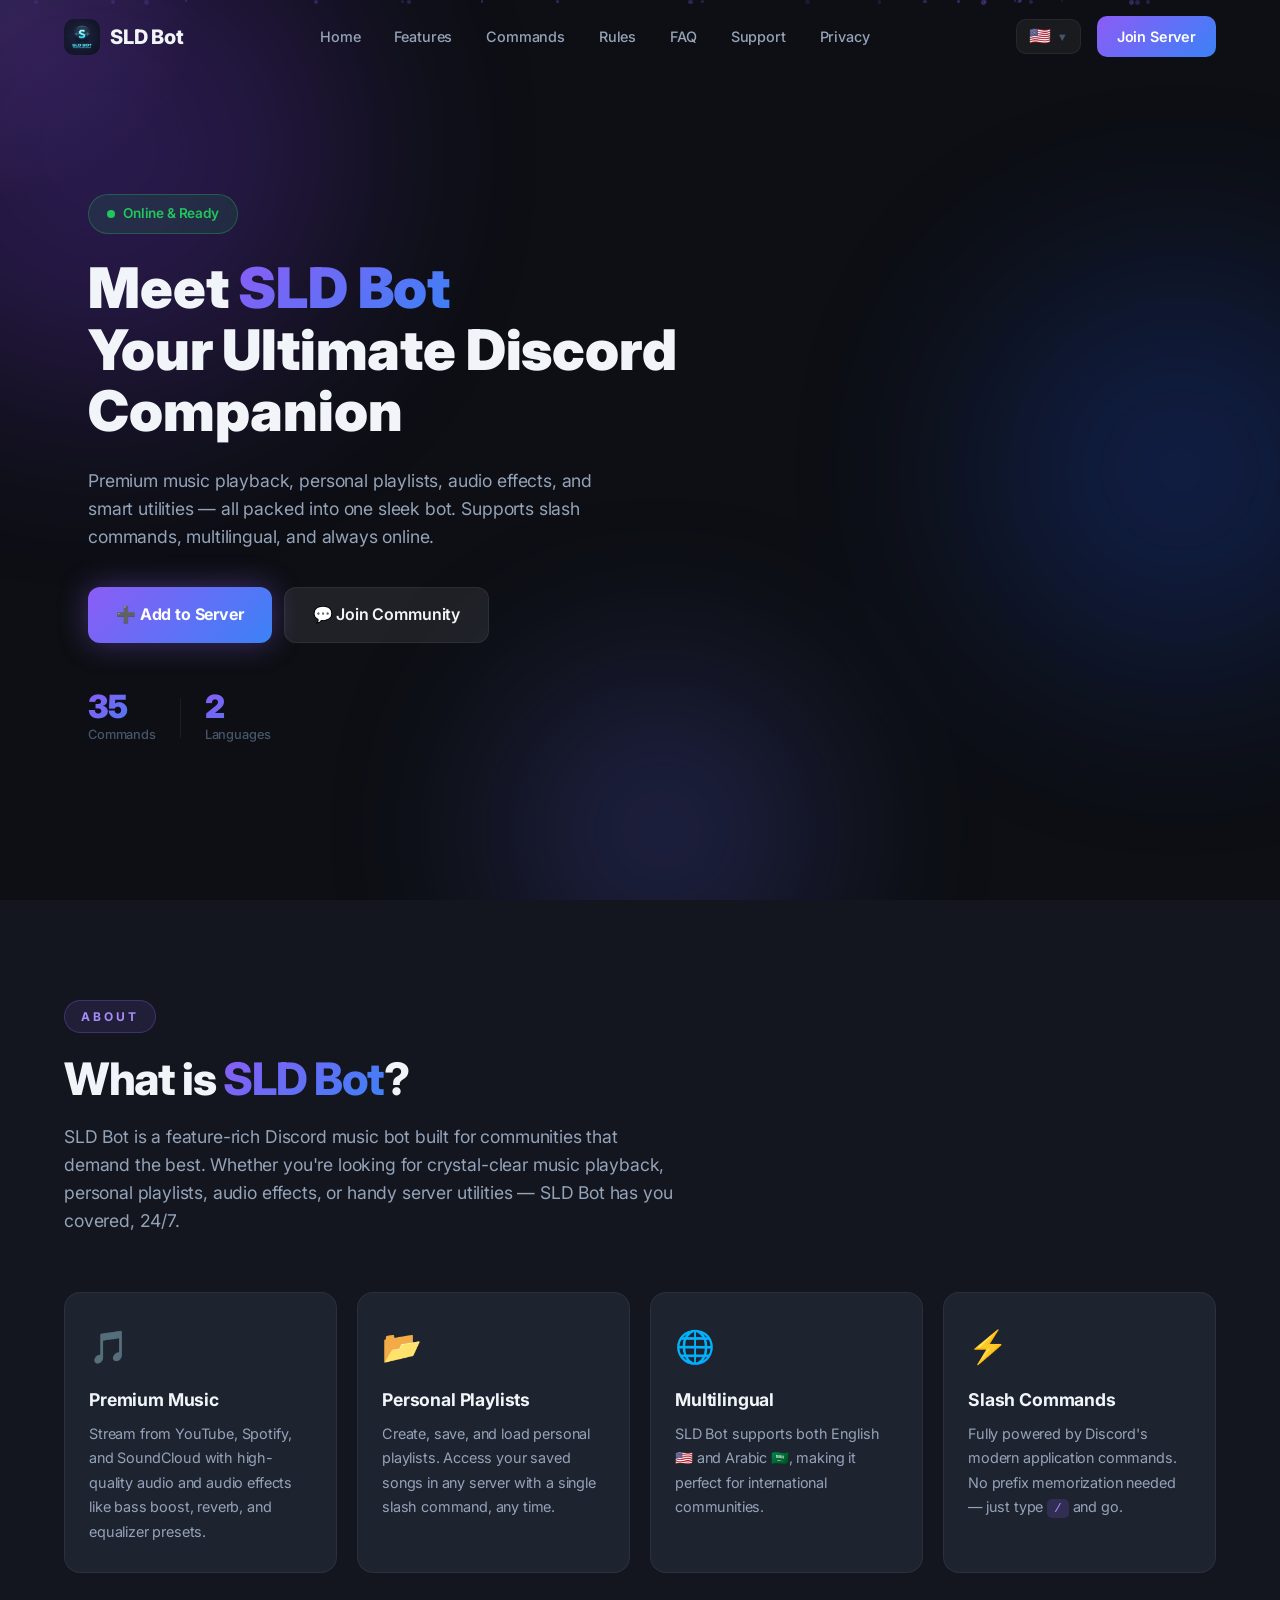
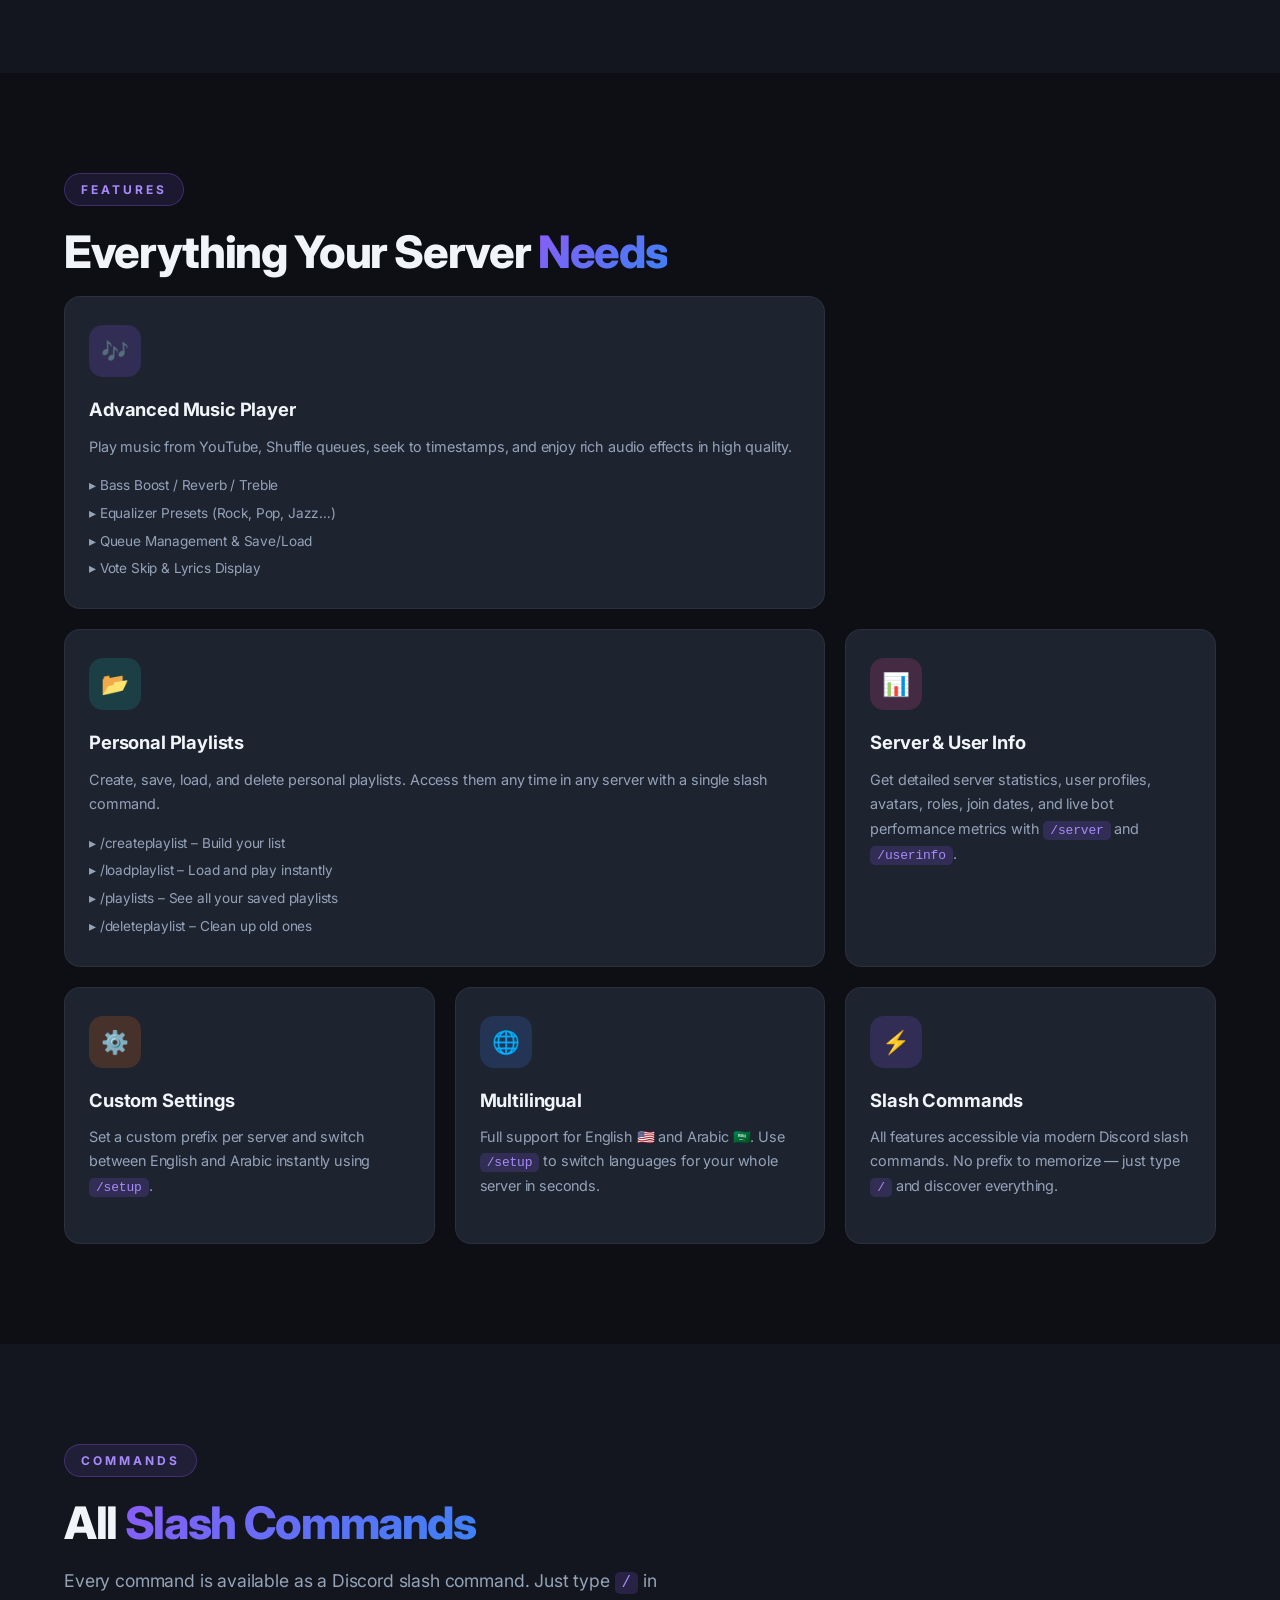
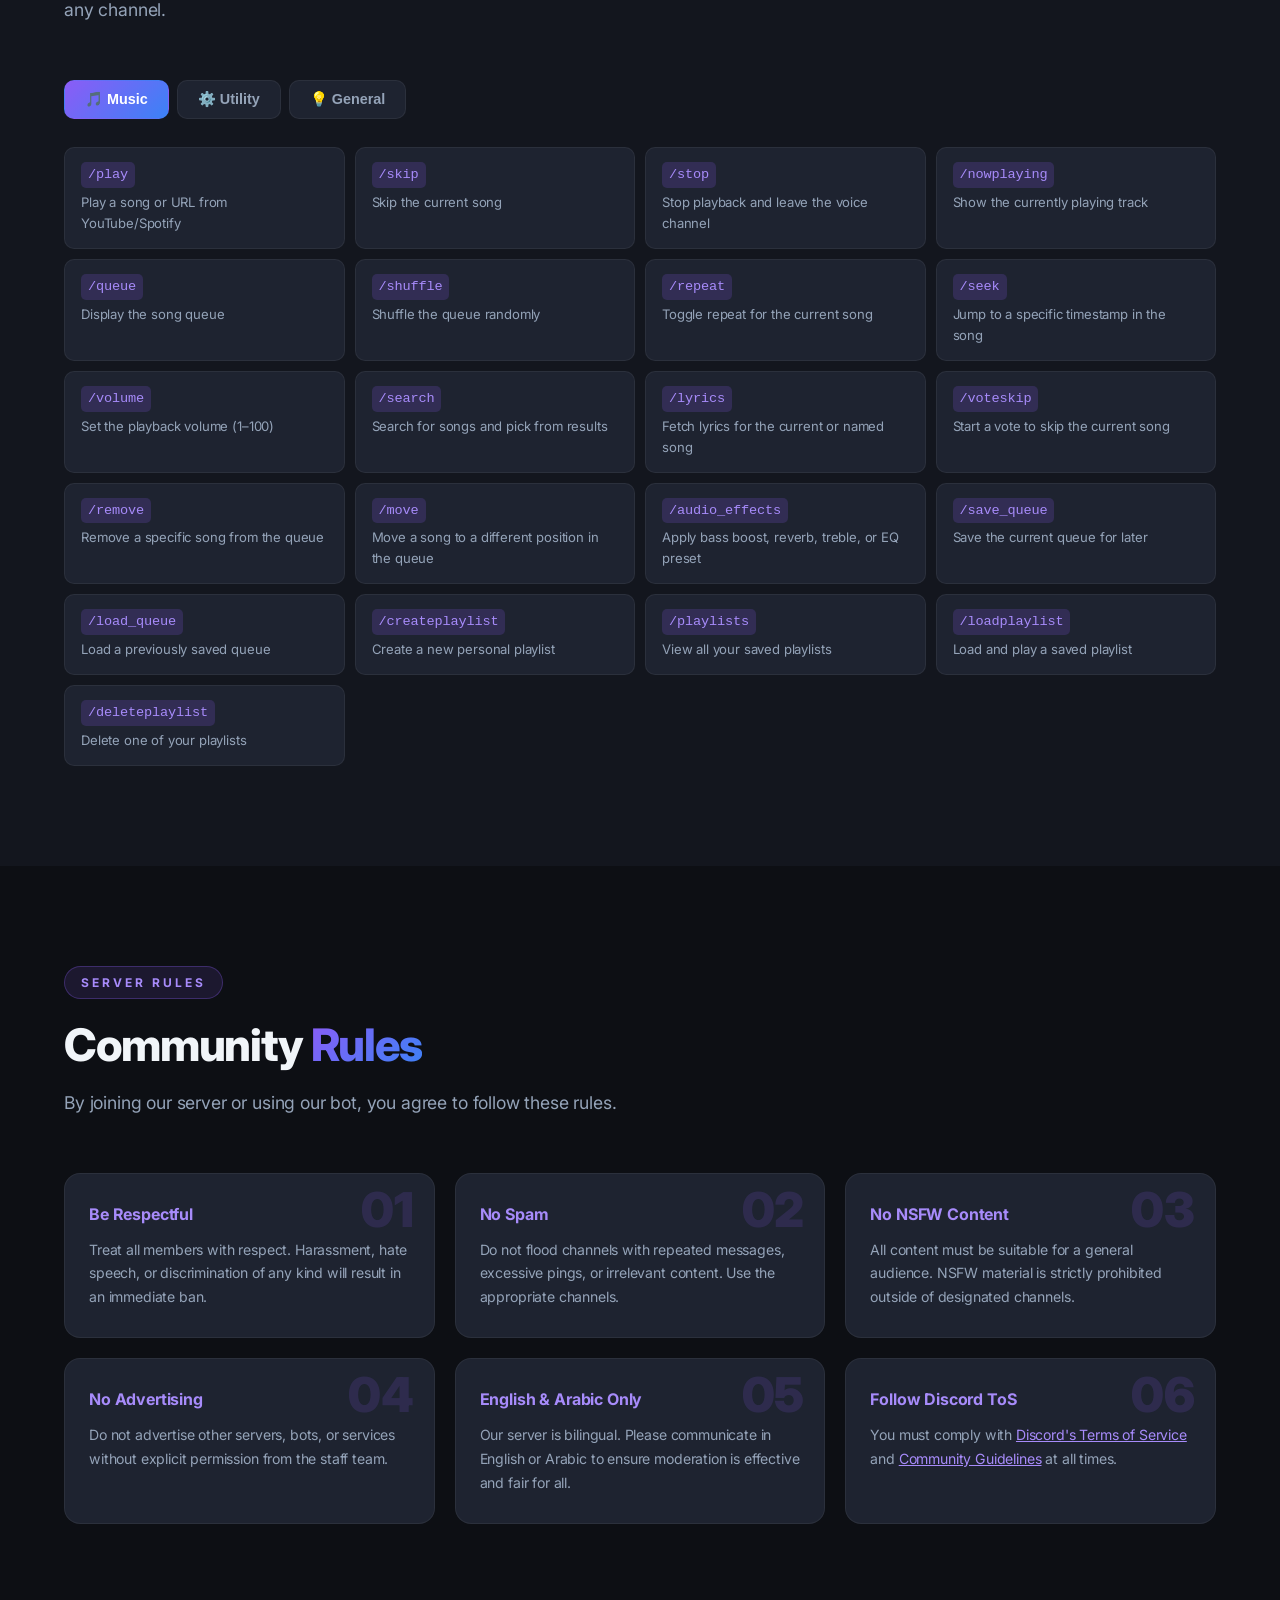
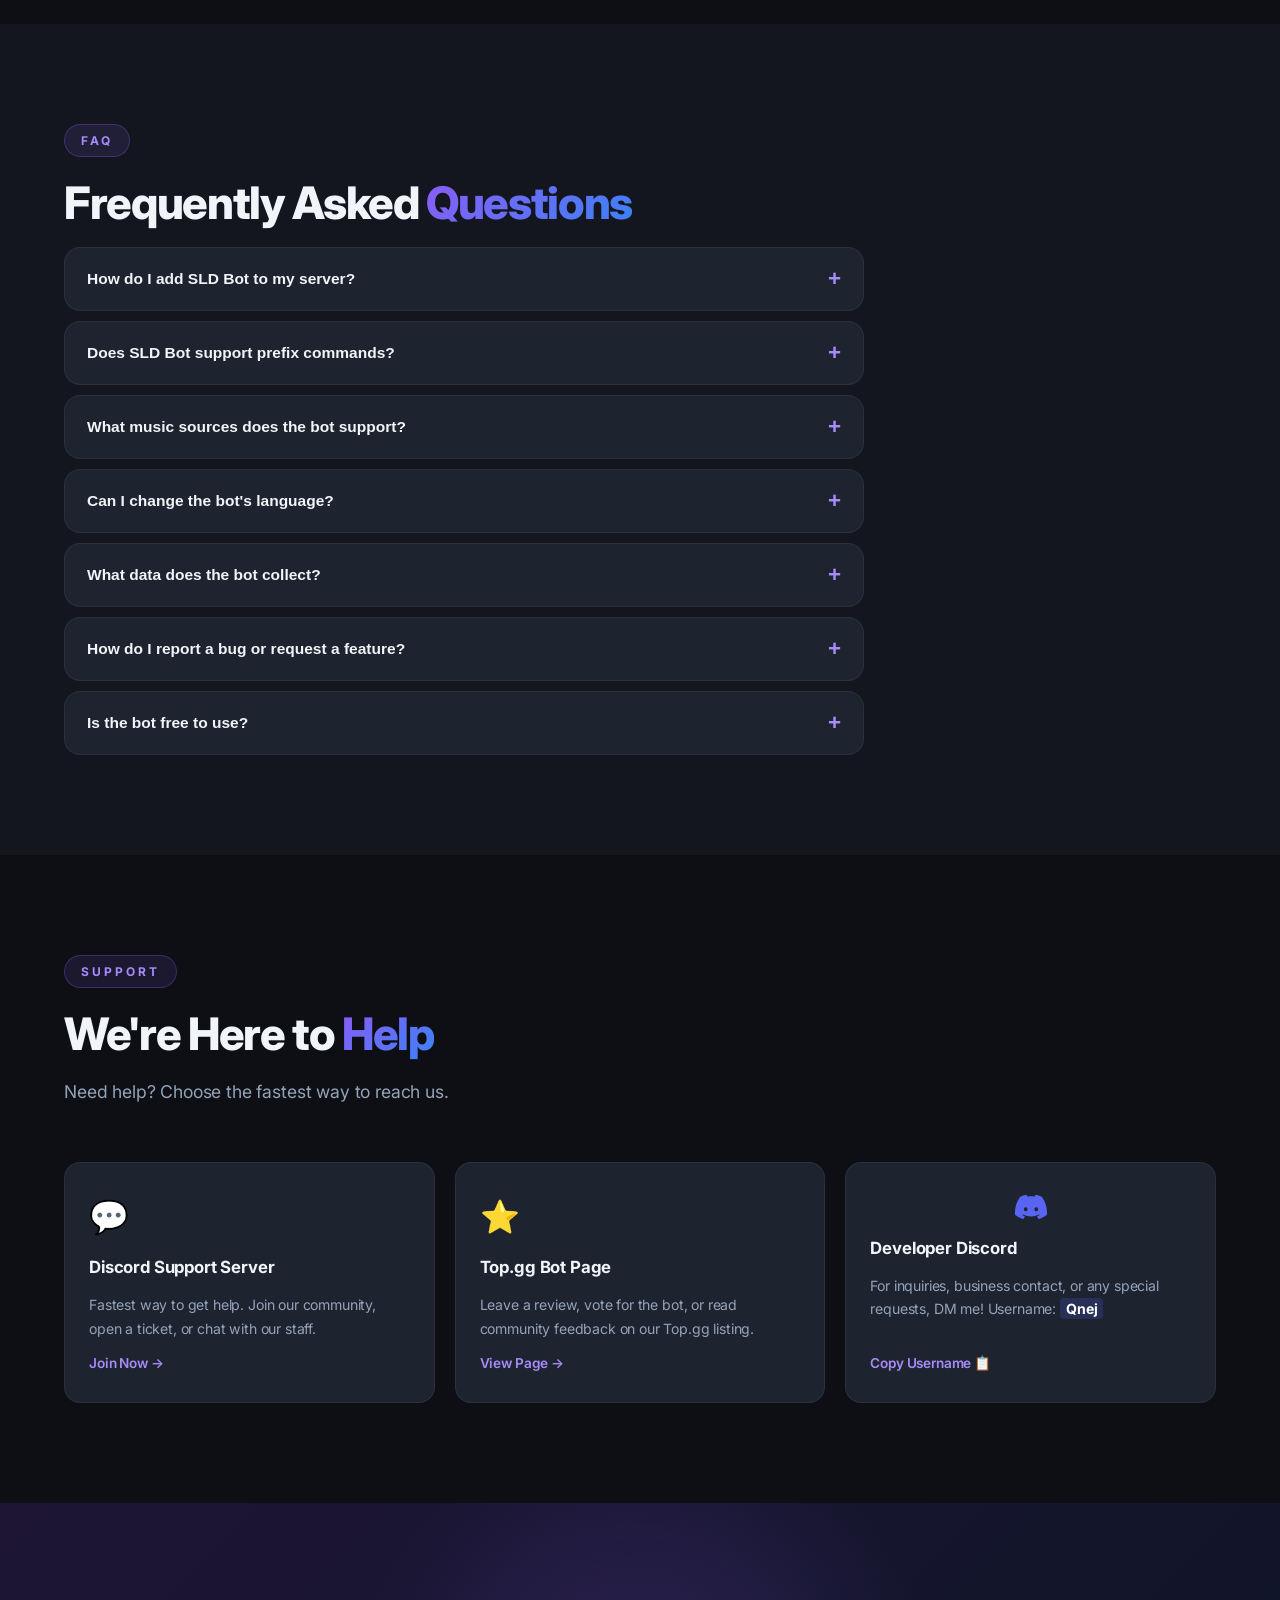
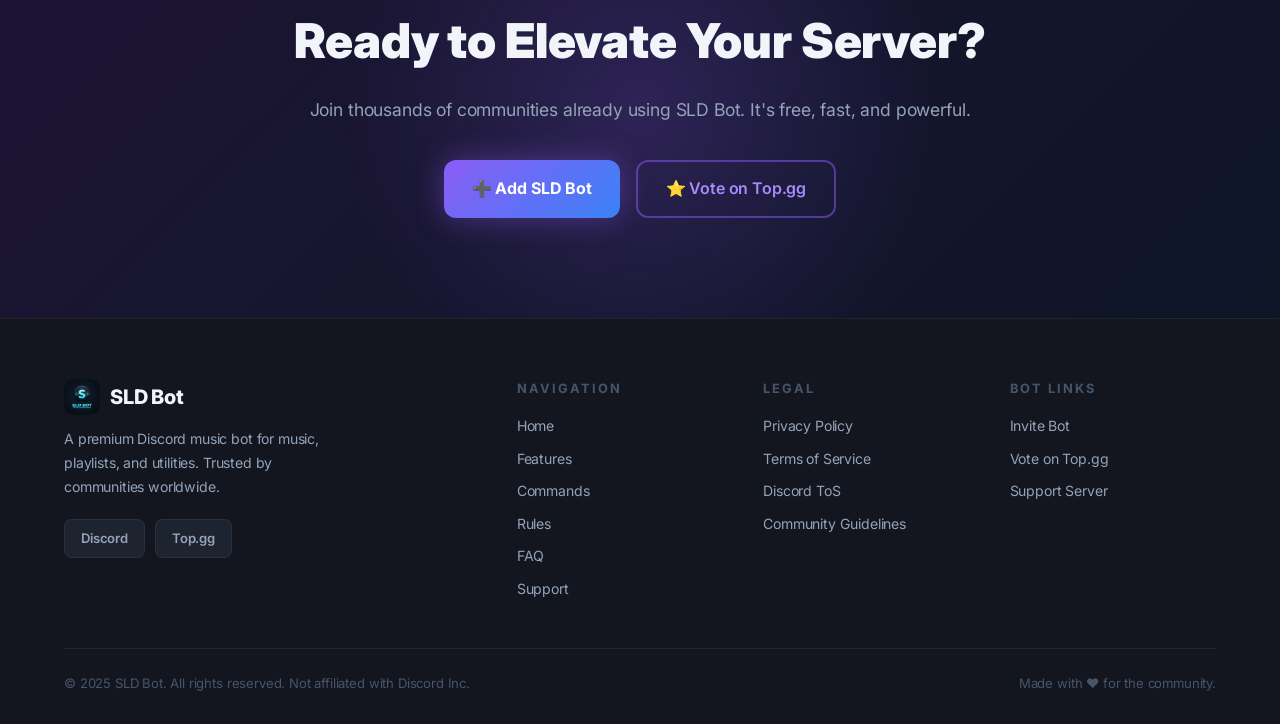
==== index.html @ c3ca0b65 "update website" ====
<!DOCTYPE html>
<html lang="en">

<head>
  <meta charset="UTF-8" />
  <meta name="viewport" content="width=device-width, initial-scale=1.0" />
  <title>SLD Bot – Premium Discord Bot</title>
  <meta name="description"
    content="SLD Bot is a premium Discord bot featuring music, moderation, and utility commands. Add it to your server today!" />
  <meta property="og:title" content="SLD Bot – Premium Discord Bot" />
  <meta property="og:description"
    content="Music, Moderation & Utility — all in one bot. Supports slash commands and fully multilingual." />
  <meta property="og:type" content="website" />
  <link rel="preconnect" href="https://fonts.googleapis.com" />
  <link href="https://fonts.googleapis.com/css2?family=Inter:wght@300;400;500;600;700;800;900&display=swap"
    rel="stylesheet" />
  <link rel="stylesheet" href="style.css" />
</head>

<body>

  <!-- ===== NAVBAR ===== -->
  <nav id="navbar" class="navbar">
    <div class="nav-container">
      <a href="#home" class="nav-brand">
        <img src="logo.png" alt="SLD Bot" class="brand-logo" />
        <span>SLD Bot</span>
      </a>
      <div class="nav-links" id="navLinks">
        <a href="#home" class="nav-link">Home</a>
        <a href="#features" class="nav-link">Features</a>
        <a href="#commands" class="nav-link">Commands</a>
        <a href="#rules" class="nav-link">Rules</a>
        <a href="#faq" class="nav-link">FAQ</a>
        <a href="#support" class="nav-link">Support</a>
        <a href="privacy.html" class="nav-link">Privacy</a>
      </div>
      <div class="nav-actions">
        <div class="lang-selector">
          <button class="lang-btn" id="langBtn">
            <span class="lang-flag">🇺🇸</span>
            <span class="lang-chevron">▼</span>
          </button>
          <div class="lang-dropdown" id="langDropdown">
            <a href="#" class="lang-item active" data-lang="en">
              <span class="lang-flag">🇺🇸</span> English
            </a>
            <a href="#" class="lang-item" data-lang="ar">
              <span class="lang-flag">🇸🇦</span> العربية
            </a>
          </div>
        </div>
        <a href="https://discord.gg/Rj6qdkGcDH" class="btn-nav" id="nav-join-btn" target="_blank" rel="noopener">
          Join Server
        </a>
      </div>
      <button class="hamburger" id="hamburger" aria-label="Toggle menu">
        <span></span><span></span><span></span>
      </button>
    </div>
  </nav>

  <!-- ===== HERO ===== -->
  <section id="home" class="hero">
    <div class="hero-bg">
      <div class="orb orb-1"></div>
      <div class="orb orb-2"></div>
      <div class="orb orb-3"></div>
      <div class="particles" id="particles"></div>
    </div>
    <div class="hero-content">
      <div class="hero-badge animate-entrance">
        <span class="badge-dot"></span>
        Online &amp; Ready
      </div>
      <h1 class="hero-title animate-entrance delay-1">
        Meet <span class="gradient-text">SLD Bot</span><br />
        Your Ultimate Discord Companion
      </h1>
      <p class="hero-desc animate-entrance delay-2">
        Premium music playback, personal playlists, audio effects, and smart utilities — all packed into one sleek bot.
        Supports slash commands, multilingual, and always online.
      </p>
      <div class="hero-actions animate-entrance delay-3">
        <a href="https://discord.com/oauth2/authorize?client_id=1289557315741159544&scope=bot+applications.commands&permissions=37080128"
          class="btn-primary" id="hero-invite-btn" target="_blank" rel="noopener">
          ➕ Add to Server
        </a>
        <a href="https://discord.gg/Rj6qdkGcDH" class="btn-secondary" id="hero-server-btn" target="_blank"
          rel="noopener">
          💬 Join Community
        </a>
      </div>
      <div class="hero-stats animate-entrance delay-4">
        <div class="stat-item">
          <span class="stat-num" data-target="35">0</span>
          <p>Commands</p>
        </div>
        <div class="stat-divider"></div>
        <div class="stat-item">
          <span class="stat-num" data-target="2">0</span>
          <p>Languages</p>
        </div>

      </div>
    </div>
  </section>


  <!-- ===== ABOUT ===== -->
  <section id="about" class="section about-section">
    <div class="container">
      <div class="section-label">About</div>
      <h2 class="section-title">What is <span class="gradient-text">SLD Bot</span>?</h2>
      <p class="section-desc">
        SLD Bot is a feature-rich Discord music bot built for communities that demand the best.
        Whether you're looking for crystal-clear music playback, personal playlists, audio effects, or handy
        server utilities — SLD Bot has you covered, 24/7.
      </p>
      <div class="about-grid">
        <div class="about-card">
          <div class="about-icon">🎵</div>
          <h3>Premium Music</h3>
          <p>Stream from YouTube, Spotify, and SoundCloud with high-quality audio and audio effects like bass boost,
            reverb, and equalizer presets.</p>
        </div>
        <div class="about-card">
          <div class="about-icon">📂</div>
          <h3>Personal Playlists</h3>
          <p>Create, save, and load personal playlists. Access your saved songs in any server with a single slash
            command, any time.</p>
        </div>
        <div class="about-card">
          <div class="about-icon">🌐</div>
          <h3>Multilingual</h3>
          <p>SLD Bot supports both English 🇺🇸 and Arabic 🇸🇦, making it perfect for international communities.</p>
        </div>
        <div class="about-card">
          <div class="about-icon">⚡</div>
          <h3>Slash Commands</h3>
          <p>Fully powered by Discord's modern application commands. No prefix memorization needed — just type
            <code>/</code> and go.
          </p>
        </div>
      </div>
    </div>
  </section>

  <!-- ===== FEATURES ===== -->
  <section id="features" class="section features-section">
    <div class="container">
      <div class="section-label">Features</div>
      <h2 class="section-title">Everything Your Server <span class="gradient-text">Needs</span></h2>
      <div class="features-grid">

        <div class="feature-card large">
          <div class="feature-icon-wrap purple">🎶</div>
          <h3>Advanced Music Player</h3>
          <p>Play music from YouTube, Shuffle queues, seek to timestamps, and enjoy rich audio effects in high quality.
          </p>
          <ul class="feature-list">
            <li>▸ Bass Boost / Reverb / Treble</li>
            <li>▸ Equalizer Presets (Rock, Pop, Jazz…)</li>
            <li>▸ Queue Management &amp; Save/Load</li>
            <li>▸ Vote Skip &amp; Lyrics Display</li>
          </ul>
        </div>

        <div class="feature-card large right">
          <div class="feature-icon-wrap teal">📂</div>
          <h3>Personal Playlists</h3>
          <p>Create, save, load, and delete personal playlists. Access them any time in any server with a single slash
            command.</p>
          <ul class="feature-list">
            <li>▸ /createplaylist – Build your list</li>
            <li>▸ /loadplaylist – Load and play instantly</li>
            <li>▸ /playlists – See all your saved playlists</li>
            <li>▸ /deleteplaylist – Clean up old ones</li>
          </ul>
        </div>

        <div class="feature-card">
          <div class="feature-icon-wrap pink">📊</div>
          <h3>Server &amp; User Info</h3>
          <p>Get detailed server statistics, user profiles, avatars, roles, join dates, and live bot performance metrics
            with <code>/server</code> and <code>/userinfo</code>.</p>
        </div>

        <div class="feature-card">
          <div class="feature-icon-wrap orange">⚙️</div>
          <h3>Custom Settings</h3>
          <p>Set a custom prefix per server and switch between English and Arabic instantly using <code>/setup</code>.
          </p>
        </div>

        <div class="feature-card">
          <div class="feature-icon-wrap blue">🌐</div>
          <h3>Multilingual</h3>
          <p>Full support for English 🇺🇸 and Arabic 🇸🇦. Use <code>/setup</code> to switch languages for your whole
            server in seconds.</p>
        </div>

        <div class="feature-card">
          <div class="feature-icon-wrap purple">⚡</div>
          <h3>Slash Commands</h3>
          <p>All features accessible via modern Discord slash commands. No prefix to memorize — just type <code>/</code>
            and discover everything.</p>
        </div>

      </div>
    </div>
  </section>

  <!-- ===== COMMANDS ===== -->
  <section id="commands" class="section commands-section">
    <div class="container">
      <div class="section-label">Commands</div>
      <h2 class="section-title">All <span class="gradient-text">Slash Commands</span></h2>
      <p class="section-desc">Every command is available as a Discord slash command. Just type <code>/</code> in any
        channel.</p>

      <div class="cmd-tabs" id="cmdTabs">
        <button class="cmd-tab active" data-tab="music" id="tab-music">🎵 Music</button>
        <button class="cmd-tab" data-tab="utility" id="tab-utility">⚙️ Utility</button>
        <button class="cmd-tab" data-tab="general" id="tab-general">💡 General</button>
      </div>

      <div class="cmd-panel active" id="panel-music">
        <div class="cmd-grid">
          <div class="cmd-item"><code>/play</code><span>Play a song or URL from YouTube/Spotify</span></div>
          <div class="cmd-item"><code>/skip</code><span>Skip the current song</span></div>
          <div class="cmd-item"><code>/stop</code><span>Stop playback and leave the voice channel</span></div>
          <div class="cmd-item"><code>/nowplaying</code><span>Show the currently playing track</span></div>
          <div class="cmd-item"><code>/queue</code><span>Display the song queue</span></div>
          <div class="cmd-item"><code>/shuffle</code><span>Shuffle the queue randomly</span></div>
          <div class="cmd-item"><code>/repeat</code><span>Toggle repeat for the current song</span></div>
          <div class="cmd-item"><code>/seek</code><span>Jump to a specific timestamp in the song</span></div>
          <div class="cmd-item"><code>/volume</code><span>Set the playback volume (1–100)</span></div>
          <div class="cmd-item"><code>/search</code><span>Search for songs and pick from results</span></div>
          <div class="cmd-item"><code>/lyrics</code><span>Fetch lyrics for the current or named song</span></div>
          <div class="cmd-item"><code>/voteskip</code><span>Start a vote to skip the current song</span></div>
          <div class="cmd-item"><code>/remove</code><span>Remove a specific song from the queue</span></div>
          <div class="cmd-item"><code>/move</code><span>Move a song to a different position in the queue</span></div>
          <div class="cmd-item"><code>/audio_effects</code><span>Apply bass boost, reverb, treble, or EQ preset</span>
          </div>
          <div class="cmd-item"><code>/save_queue</code><span>Save the current queue for later</span></div>
          <div class="cmd-item"><code>/load_queue</code><span>Load a previously saved queue</span></div>
          <div class="cmd-item"><code>/createplaylist</code><span>Create a new personal playlist</span></div>
          <div class="cmd-item"><code>/playlists</code><span>View all your saved playlists</span></div>
          <div class="cmd-item"><code>/loadplaylist</code><span>Load and play a saved playlist</span></div>
          <div class="cmd-item"><code>/deleteplaylist</code><span>Delete one of your playlists</span></div>
        </div>
      </div>

      <div class="cmd-panel" id="panel-utility">
        <div class="cmd-grid">
          <div class="cmd-item"><code>/ping</code><span>Check bot latency and system performance</span></div>
          <div class="cmd-item"><code>/server</code><span>Show detailed server information</span></div>
          <div class="cmd-item"><code>/userinfo</code><span>Show information about a user</span></div>
          <div class="cmd-item"><code>/avatar</code><span>Get the display avatar of a user</span></div>
          <div class="cmd-item"><code>/setnick</code><span>Change a member's nickname (Admin)</span></div>
          <div class="cmd-item"><code>/moveme</code><span>Move yourself to another voice channel</span></div>
          <div class="cmd-item"><code>/prefix</code><span>Change the bot's command prefix (Admin)</span></div>
          <div class="cmd-item"><code>/setup</code><span>Set up bot language for this server (Admin)</span></div>
          <div class="cmd-item"><code>/calc</code><span>Evaluate a math expression</span></div>
          <div class="cmd-item"><code>/roll</code><span>Roll a dice (e.g. 2d6)</span></div>
          <div class="cmd-item"><code>/emojis</code><span>List all server emojis</span></div>
        </div>
      </div>

      <div class="cmd-panel" id="panel-general">
        <div class="cmd-grid">
          <div class="cmd-item"><code>/help</code><span>Show the full help menu with all categories</span></div>
          <div class="cmd-item"><code>/invite</code><span>Get the bot's invite link to add to your server</span></div>
          <div class="cmd-item"><code>/vote</code><span>Vote for SLD Bot on Top.gg (every 12 hours)</span></div>
        </div>
      </div>

    </div>
  </section>

  <!-- ===== RULES ===== -->
  <section id="rules" class="section rules-section">
    <div class="container">
      <div class="section-label">Server Rules</div>
      <h2 class="section-title">Community <span class="gradient-text">Rules</span></h2>
      <p class="section-desc">By joining our server or using our bot, you agree to follow these rules.</p>
      <div class="rules-grid">
        <div class="rule-card">
          <div class="rule-num">01</div>
          <h3>Be Respectful</h3>
          <p>Treat all members with respect. Harassment, hate speech, or discrimination of any kind will result in an
            immediate ban.</p>
        </div>
        <div class="rule-card">
          <div class="rule-num">02</div>
          <h3>No Spam</h3>
          <p>Do not flood channels with repeated messages, excessive pings, or irrelevant content. Use the appropriate
            channels.</p>
        </div>
        <div class="rule-card">
          <div class="rule-num">03</div>
          <h3>No NSFW Content</h3>
          <p>All content must be suitable for a general audience. NSFW material is strictly prohibited outside of
            designated channels.</p>
        </div>
        <div class="rule-card">
          <div class="rule-num">04</div>
          <h3>No Advertising</h3>
          <p>Do not advertise other servers, bots, or services without explicit permission from the staff team.</p>
        </div>
        <div class="rule-card">
          <div class="rule-num">05</div>
          <h3>English &amp; Arabic Only</h3>
          <p>Our server is bilingual. Please communicate in English or Arabic to ensure moderation is effective and fair
            for all.</p>
        </div>
        <div class="rule-card">
          <div class="rule-num">06</div>
          <h3>Follow Discord ToS</h3>
          <p>You must comply with <a href="https://discord.com/terms" target="_blank" rel="noopener">Discord's Terms of
              Service</a> and <a href="https://discord.com/guidelines" target="_blank" rel="noopener">Community
              Guidelines</a> at all times.</p>
        </div>
      </div>
    </div>
  </section>

  <!-- ===== FAQ ===== -->
  <section id="faq" class="section faq-section">
    <div class="container">
      <div class="section-label">FAQ</div>
      <h2 class="section-title">Frequently Asked <span class="gradient-text">Questions</span></h2>
      <div class="faq-list" id="faqList">

        <div class="faq-item" id="faq-1">
          <button class="faq-q" aria-expanded="false" aria-controls="faq-a-1">
            How do I add SLD Bot to my server?
            <span class="faq-icon">+</span>
          </button>
          <div class="faq-a" id="faq-a-1" role="region">
            <p>Click the <strong>Add to Server</strong> button at the top of this page or use the <code>/invite</code>
              command inside Discord. You'll need the <em>Manage Server</em> permission in your target server.</p>
          </div>
        </div>

        <div class="faq-item" id="faq-2">
          <button class="faq-q" aria-expanded="false" aria-controls="faq-a-2">
            Does SLD Bot support prefix commands?
            <span class="faq-icon">+</span>
          </button>
          <div class="faq-a" id="faq-a-2" role="region">
            <p>Yes — SLD Bot supports both modern <strong>slash commands</strong> (<code>/play</code>) and a custom text
              prefix (default <code>3</code>). Admins can change the prefix per-server using <code>/prefix</code>.</p>
          </div>
        </div>

        <div class="faq-item" id="faq-3">
          <button class="faq-q" aria-expanded="false" aria-controls="faq-a-3">
            What music sources does the bot support?
            <span class="faq-icon">+</span>
          </button>
          <div class="faq-a" id="faq-a-3" role="region">
            <p>SLD Bot supports <strong>YouTube</strong>,
              direct audio URLs. You can search by name or paste a URL directly into <code>/play</code>.</p>
          </div>
        </div>

        <div class="faq-item" id="faq-4">
          <button class="faq-q" aria-expanded="false" aria-controls="faq-a-4">
            Can I change the bot's language?
            <span class="faq-icon">+</span>
          </button>
          <div class="faq-a" id="faq-a-4" role="region">
            <p>Yes! Use <code>/setup</code> and select either <strong>English 🇺🇸</strong> or <strong>Arabic
                🇸🇦</strong>. The setting applies to your entire server. Only administrators can change it.</p>
          </div>
        </div>

        <div class="faq-item" id="faq-5">
          <button class="faq-q" aria-expanded="false" aria-controls="faq-a-5">
            What data does the bot collect?
            <span class="faq-icon">+</span>
          </button>
          <div class="faq-a" id="faq-a-5" role="region">
            <p>SLD Bot stores server-specific settings (prefix, language) in a local
              database. No personal messages, voice audio, or user content is ever recorded. See our <a
                href="privacy.html">Privacy Policy</a> for full details.</p>
          </div>
        </div>

        <div class="faq-item" id="faq-6">
          <button class="faq-q" aria-expanded="false" aria-controls="faq-a-6">
            How do I report a bug or request a feature?
            <span class="faq-icon">+</span>
          </button>
          <div class="faq-a" id="faq-a-6" role="region">
            <p>Join our <a href="https://discord.gg/Rj6qdkGcDH" target="_blank" rel="noopener">Support Server</a> and
              open a ticket or post in the suggestions channel. Our team responds as quickly as possible.</p>
          </div>
        </div>

        <div class="faq-item" id="faq-7">
          <button class="faq-q" aria-expanded="false" aria-controls="faq-a-7">
            Is the bot free to use?
            <span class="faq-icon">+</span>
          </button>
          <div class="faq-a" id="faq-a-7" role="region">
            <p>Yes, SLD Bot is completely free! You can support us by voting on <a
                href="https://top.gg/bot/1289557315741159544/vote" target="_blank" rel="noopener">Top.gg</a> every 12
              hours, which helps us grow and keep the bot alive.</p>
          </div>
        </div>

      </div>
    </div>
  </section>

  <!-- ===== SUPPORT ===== -->
  <section id="support" class="section support-section">
    <div class="container">
      <div class="section-label">Support</div>
      <h2 class="section-title">We're Here to <span class="gradient-text">Help</span></h2>
      <p class="section-desc">Need help? Choose the fastest way to reach us.</p>
      <div class="support-grid">
        <a href="https://discord.gg/Rj6qdkGcDH" class="support-card" id="support-discord" target="_blank"
          rel="noopener">
          <div class="support-icon">💬</div>
          <h3>Discord Support Server</h3>
          <p>Fastest way to get help. Join our community, open a ticket, or chat with our staff.</p>
          <span class="support-link">Join Now →</span>
        </a>
        <a href="https://top.gg/bot/1289557315741159544" class="support-card" id="support-topgg" target="_blank"
          rel="noopener">
          <div class="support-icon">⭐</div>
          <h3>Top.gg Bot Page</h3>
          <p>Leave a review, vote for the bot, or read community feedback on our Top.gg listing.</p>
          <span class="support-link">View Page →</span>
        </a>
        <div class="support-card" id="support-developer" style="cursor: default;">
          <div class="support-icon"
            style="color: #5865F2; display: flex; align-items: center; justify-content: center;">
            <svg style="width: 32px; height: 32px; fill: currentColor;" viewBox="0 0 127.14 96.36">
              <path
                d="M107.7,8.07A105.15,105.15,0,0,0,81.47,0a72.06,72.06,0,0,0-3.36,6.83A97.68,97.68,0,0,0,49,6.83,72.37,72.37,0,0,0,45.64,0,105.89,105.89,0,0,0,19.39,8.09C2.79,32.65-1.71,56.6.54,80.21h0A105.73,105.73,0,0,0,32.71,96.36,77.7,77.7,0,0,0,39.6,85.25a68.42,68.42,0,0,1-10.85-5.18c.91-.66,1.8-1.34,2.66-2a75.57,75.57,0,0,0,64.32,0c.87.71,1.76,1.39,2.66,2a67.55,67.55,0,0,1-10.87,5.19,77,77,0,0,0,6.89,11.1,105.25,105.25,0,0,0,32.19-16.14c2.64-27.38-4.51-51.11-19.32-72.1M42.63,65.22C38.61,65.22,35.34,61.53,35.34,57s3.24-8.22,7.29-8.22,7.31,3.67,7.29,8.22c0,4.52-3.24,8.22-7.29,8.22m41.88,0c-4,0-7.29-3.69-7.29-8.22s3.24-8.22,7.29-8.22,7.31,3.67,7.29,8.22c0,4.52-3.24,8.22-7.29,8.22" />
            </svg>
          </div>
          <h3>Developer Discord</h3>
          <p>For inquiries, business contact, or any special requests, DM me! Username: <strong
              style="color: #fff; font-weight: 700; background: rgba(88, 101, 242, 0.2); padding: 2px 6px; border-radius: 4px;">Qnej</strong>
          </p>
          <span class="support-link"
            onclick="navigator.clipboard.writeText('Qnej'); alert('Discord Username (Qnej) copied to clipboard!');"
            style="cursor: pointer;">Copy Username 📋</span>
        </div>
      </div>
    </div>
  </section>

  <!-- ===== CTA BANNER ===== -->
  <section class="cta-section">
    <div class="cta-bg">
      <div class="cta-orb"></div>
    </div>
    <div class="container cta-content">
      <h2>Ready to Elevate Your Server?</h2>
      <p>Join thousands of communities already using SLD Bot. It's free, fast, and powerful.</p>
      <div class="cta-actions">
        <a href="https://discord.com/oauth2/authorize?client_id=1289557315741159544&scope=bot+applications.commands&permissions=37080128"
          class="btn-primary" id="cta-invite-btn" target="_blank" rel="noopener">
          ➕ Add SLD Bot
        </a>
        <a href="https://top.gg/bot/1289557315741159544/vote" class="btn-outlined" id="cta-vote-btn" target="_blank"
          rel="noopener">
          ⭐ Vote on Top.gg
        </a>
      </div>
    </div>
  </section>

  <!-- ===== FOOTER ===== -->
  <footer class="footer">
    <div class="container">
      <div class="footer-grid">
        <div class="footer-brand">
          <div class="nav-brand" style="margin-bottom:12px;">
            <img src="logo.png" alt="SLD Bot" class="brand-logo" />
            <span>SLD Bot</span>
          </div>
          <p>A premium Discord music bot for music, playlists, and utilities. Trusted by communities worldwide.</p>
          <div class="social-links">
            <a href="https://discord.gg/Rj6qdkGcDH" class="social-link" aria-label="Discord" target="_blank"
              rel="noopener">Discord</a>
            <a href="https://top.gg/bot/1289557315741159544" class="social-link" aria-label="Top.gg" target="_blank"
              rel="noopener">Top.gg</a>
          </div>
        </div>
        <div class="footer-col">
          <h4>Navigation</h4>
          <a href="#home">Home</a>
          <a href="#features">Features</a>
          <a href="#commands">Commands</a>
          <a href="#rules">Rules</a>
          <a href="#faq">FAQ</a>
          <a href="#support">Support</a>
        </div>
        <div class="footer-col">
          <h4>Legal</h4>
          <a href="privacy.html">Privacy Policy</a>
          <a href="terms.html">Terms of Service</a>
          <a href="https://discord.com/terms" target="_blank" rel="noopener">Discord ToS</a>
          <a href="https://discord.com/guidelines" target="_blank" rel="noopener">Community Guidelines</a>
        </div>
        <div class="footer-col">
          <h4>Bot Links</h4>
          <a href="https://discord.com/oauth2/authorize?client_id=1289557315741159544&scope=bot+applications.commands&permissions=37080128"
            target="_blank" rel="noopener">Invite Bot</a>
          <a href="https://top.gg/bot/1289557315741159544/vote" target="_blank" rel="noopener">Vote on Top.gg</a>
          <a href="https://discord.gg/Rj6qdkGcDH" target="_blank" rel="noopener">Support Server</a>
        </div>
      </div>
      <div class="footer-bottom">
        <p>© 2025 SLD Bot. All rights reserved. Not affiliated with Discord Inc.</p>
        <p>Made with ❤️ for the community.</p>
      </div>
    </div>
  </footer>

  <script src="script.js"></script>
</body>

</html>
---- style.css ----
/* ========================================================
   SLD Bot Website — style.css
   Dark Discord-inspired theme with purple accents
   ======================================================== */

/* ── Google Font ── */
@import url('https://fonts.googleapis.com/css2?family=Inter:wght@300;400;500;600;700;800;900&display=swap');

/* ── CSS Variables ── */
:root {
  --bg-base:      #0d0f14;
  --bg-surface:   #13161e;
  --bg-elevated:  #1a1e2a;
  --bg-card:      #1e2330;
  --bg-card-hover:#242840;

  --purple-400:   #a78bfa;
  --purple-500:   #8b5cf6;
  --purple-600:   #7c3aed;
  --blue-500:     #3b82f6;
  --blue-400:     #60a5fa;
  --pink-500:     #ec4899;
  --green-500:    #22c55e;
  --teal-500:     #14b8a6;
  --orange-500:   #f97316;

  --text-primary:  #f1f5f9;
  --text-secondary:#94a3b8;
  --text-muted:    #475569;

  --border:        rgba(139, 92, 246, 0.15);
  --border-subtle: rgba(255,255,255,0.06);

  --gradient-primary: linear-gradient(135deg, #8b5cf6, #3b82f6);
  --gradient-hero:    linear-gradient(135deg, #6d28d9 0%, #1e40af 50%, #0e7490 100%);

  --shadow-card:  0 4px 24px rgba(0,0,0,0.4);
  --shadow-glow:  0 0 40px rgba(139,92,246,0.25);

  --radius:       16px;
  --radius-sm:    10px;
  --radius-lg:    24px;

  --transition:   0.3s cubic-bezier(0.4,0,0.2,1);
}

/* ── Reset ── */
*, *::before, *::after { box-sizing: border-box; margin: 0; padding: 0; }
html { scroll-behavior: smooth; }
body {
  font-family: 'Inter', sans-serif;
  background: var(--bg-base);
  color: var(--text-primary);
  line-height: 1.6;
  overflow-x: hidden;
}
a { color: inherit; text-decoration: none; }
ul { list-style: none; }
img { max-width: 100%; display: block; }
code {
  font-family: 'Courier New', monospace;
  background: rgba(139,92,246,0.18);
  color: var(--purple-400);
  padding: 2px 7px;
  border-radius: 5px;
  font-size: 0.9em;
}

/* ── Utilities ── */
.container {
  max-width: 1200px;
  margin: 0 auto;
  padding: 0 24px;
}
.gradient-text {
  background: var(--gradient-primary);
  -webkit-background-clip: text;
  -webkit-text-fill-color: transparent;
  background-clip: text;
}
.section {
  padding: 100px 0;
}
.section-label {
  display: inline-block;
  font-size: 0.75rem;
  font-weight: 700;
  letter-spacing: 3px;
  text-transform: uppercase;
  color: var(--purple-400);
  background: rgba(139,92,246,0.12);
  border: 1px solid rgba(139,92,246,0.3);
  padding: 6px 16px;
  border-radius: 100px;
  margin-bottom: 20px;
}
.section-title {
  font-size: clamp(2rem, 4vw, 2.8rem);
  font-weight: 800;
  line-height: 1.2;
  margin-bottom: 16px;
}
.section-desc {
  font-size: 1.1rem;
  color: var(--text-secondary);
  max-width: 620px;
  margin-bottom: 56px;
}

/* ========================================================
   NAVBAR
   ======================================================== */
.navbar {
  position: fixed;
  top: 0; left: 0; right: 0;
  z-index: 1000;
  padding: 16px 0;
  transition: background var(--transition), box-shadow var(--transition);
}
.navbar.scrolled {
  background: rgba(13,15,20,0.92);
  backdrop-filter: blur(20px);
  box-shadow: 0 1px 0 var(--border-subtle);
}
.nav-container {
  max-width: 1200px;
  margin: 0 auto;
  padding: 0 24px;
  display: flex;
  align-items: center;
  justify-content: space-between;
}
.nav-brand {
  display: flex;
  align-items: center;
  gap: 10px;
  font-size: 1.25rem;
  font-weight: 800;
  color: var(--text-primary);
}
.brand-icon {
  width: 36px; height: 36px;
  background: var(--gradient-primary);
  border-radius: 10px;
  display: flex; align-items: center; justify-content: center;
  font-size: 1rem;
}
.brand-logo {
  width: 36px; height: 36px;
  border-radius: 10px;
  object-fit: cover;
}
.bot-avatar-img {
  width: 52px; height: 52px;
  border-radius: 50%;
  object-fit: cover;
  border: 2px solid rgba(139,92,246,0.4);
}
.nav-links {
  display: flex;
  align-items: center;
  gap: 6px;
}
.nav-link {
  padding: 8px 14px;
  border-radius: 8px;
  font-size: 0.9rem;
  font-weight: 500;
  color: var(--text-secondary);
  transition: color var(--transition), background var(--transition);
}
.nav-link:hover {
  color: var(--text-primary);
  background: rgba(255,255,255,0.06);
}

.nav-actions {
  display: flex;
  align-items: center;
  gap: 12px;
  margin-left: auto;
  margin-right: 20px;
}

@media (min-width: 601px) {
  .nav-actions {
    margin-left: 10px;
    margin-right: 0;
  }
}

.lang-selector {
  position: relative;
}

.lang-btn {
  display: flex;
  align-items: center;
  gap: 6px;
  background: rgba(255, 255, 255, 0.05);
  border: 1px solid var(--border-subtle);
  padding: 8px 12px;
  border-radius: 10px;
  cursor: pointer;
  color: var(--text-primary);
  font-size: 0.9rem;
  font-weight: 500;
  transition: all var(--transition);
}

.lang-btn:hover, .lang-selector.open .lang-btn {
  background: rgba(255, 255, 255, 0.1);
  border-color: rgba(139,92,246,0.4);
}

.lang-flag {
  font-size: 1.1rem;
  line-height: 1;
}

.lang-chevron {
  font-size: 0.7rem;
  color: var(--text-muted);
  transition: transform var(--transition);
}

.lang-selector.open .lang-chevron {
  transform: rotate(180deg);
}

.lang-dropdown {
  position: absolute;
  top: calc(100% + 10px);
  right: 0;
  min-width: 140px;
  background: rgba(26, 30, 42, 0.95);
  backdrop-filter: blur(20px);
  border: 1px solid var(--border-subtle);
  border-radius: var(--radius-sm);
  padding: 6px;
  box-shadow: var(--shadow-card), 0 10px 30px rgba(0,0,0,0.5);
  opacity: 0;
  visibility: hidden;
  transform: translateY(-10px);
  transition: all var(--transition);
  z-index: 1000;
}

.lang-selector.open .lang-dropdown {
  opacity: 1;
  visibility: visible;
  transform: translateY(0);
}

.lang-item {
  display: flex;
  align-items: center;
  gap: 10px;
  padding: 8px 12px;
  color: var(--text-secondary);
  font-size: 0.9rem;
  font-weight: 500;
  border-radius: 6px;
  transition: all var(--transition);
  text-decoration: none;
}

.lang-item:hover, .lang-item.active {
  background: rgba(139,92,246,0.15);
  color: var(--text-primary);
}

.btn-nav {
  padding: 9px 20px;
  background: var(--gradient-primary);
  color: #fff;
  border-radius: 10px;
  font-size: 0.9rem;
  font-weight: 600;
  transition: opacity var(--transition), transform var(--transition);
  margin-left: 4px;
}
.btn-nav:hover { opacity: .85; transform: translateY(-1px); }

.hamburger {
  display: none;
  flex-direction: column;
  gap: 5px;
  background: none;
  border: none;
  cursor: pointer;
  padding: 4px;
}
.hamburger span {
  display: block;
  width: 24px; height: 2px;
  background: var(--text-primary);
  border-radius: 2px;
  transition: var(--transition);
}
.hamburger.open span:nth-child(1) { transform: translateY(7px) rotate(45deg); }
.hamburger.open span:nth-child(2) { opacity: 0; }
.hamburger.open span:nth-child(3) { transform: translateY(-7px) rotate(-45deg); }

/* ========================================================
   HERO
   ======================================================== */
.hero {
  min-height: 100vh;
  display: flex;
  align-items: center;
  justify-content: space-between;
  gap: 60px;
  padding: 120px 48px 80px;
  max-width: 1200px;
  margin: 0 auto;
  position: relative;
}
.hero-bg {
  position: fixed;
  inset: 0;
  z-index: -1;
  pointer-events: none;
  overflow: hidden;
}
.orb {
  position: absolute;
  border-radius: 50%;
  filter: blur(100px);
  opacity: 0.25;
  animation: float 8s ease-in-out infinite;
}
.orb-1 { width: 500px; height: 500px; background: #7c3aed; top: -100px; left: -150px; animation-delay: 0s; }
.orb-2 { width: 400px; height: 400px; background: #1d4ed8; top: 30%; right: -100px; animation-delay: 3s; }
.orb-3 { width: 300px; height: 300px; background: #6366f1; bottom: -80px; left: 40%; animation-delay: 6s; }
@keyframes float {
  0%, 100% { transform: translateY(0) scale(1); }
  50% { transform: translateY(-30px) scale(1.05); }
}

.hero-content { flex: 1; max-width: 600px; }
.hero-badge {
  display: inline-flex;
  align-items: center;
  gap: 8px;
  background: rgba(34,197,94,0.12);
  border: 1px solid rgba(34,197,94,0.3);
  color: var(--green-500);
  padding: 8px 18px;
  border-radius: 100px;
  font-size: 0.85rem;
  font-weight: 600;
  margin-bottom: 24px;
}
.badge-dot {
  width: 8px; height: 8px;
  background: var(--green-500);
  border-radius: 50%;
  animation: pulse-green 2s infinite;
}
@keyframes pulse-green {
  0%, 100% { box-shadow: 0 0 0 0 rgba(34,197,94,0.5); }
  50% { box-shadow: 0 0 0 6px rgba(34,197,94,0); }
}

.hero-title {
  font-size: clamp(2.2rem, 5vw, 3.5rem);
  font-weight: 900;
  line-height: 1.1;
  margin-bottom: 24px;
}
.hero-desc {
  font-size: 1.1rem;
  color: var(--text-secondary);
  margin-bottom: 36px;
  max-width: 520px;
}
.hero-actions {
  display: flex;
  gap: 12px;
  flex-wrap: wrap;
  margin-bottom: 48px;
}
.btn-primary {
  display: inline-flex;
  align-items: center;
  gap: 8px;
  padding: 14px 28px;
  background: var(--gradient-primary);
  color: #fff;
  border-radius: 12px;
  font-size: 1rem;
  font-weight: 700;
  transition: opacity var(--transition), transform var(--transition), box-shadow var(--transition);
  box-shadow: 0 0 30px rgba(139,92,246,0.4);
}
.btn-primary:hover {
  opacity: .88;
  transform: translateY(-2px);
  box-shadow: 0 0 45px rgba(139,92,246,0.55);
}
.btn-secondary {
  display: inline-flex;
  align-items: center;
  gap: 8px;
  padding: 14px 28px;
  background: rgba(255,255,255,0.08);
  color: var(--text-primary);
  border-radius: 12px;
  font-size: 1rem;
  font-weight: 600;
  border: 1px solid var(--border-subtle);
  transition: background var(--transition), transform var(--transition);
}
.btn-secondary:hover {
  background: rgba(255,255,255,0.14);
  transform: translateY(-2px);
}

.hero-stats {
  display: flex;
  align-items: center;
  gap: 24px;
}
.stat-item {
  display: flex;
  flex-direction: column;
}
.stat-num {
  font-size: 2rem;
  font-weight: 900;
  background: var(--gradient-primary);
  -webkit-background-clip: text;
  -webkit-text-fill-color: transparent;
  background-clip: text;
  line-height: 1;
}
.stat-item p {
  font-size: 0.8rem;
  color: var(--text-muted);
  font-weight: 500;
  margin-top: 2px;
}
.stat-divider {
  width: 1px;
  height: 40px;
  background: var(--border-subtle);
}

/* Bot preview card */
.hero-visual { flex: 0 0 340px; }
.bot-card {
  background: var(--bg-card);
  border: 1px solid var(--border);
  border-radius: var(--radius-lg);
  padding: 24px;
  box-shadow: var(--shadow-glow), var(--shadow-card);
  animation: float-card 6s ease-in-out infinite;
}
@keyframes float-card {
  0%, 100% { transform: translateY(0); }
  50% { transform: translateY(-12px); }
}
.bot-card-header {
  display: flex;
  align-items: center;
  gap: 14px;
  margin-bottom: 20px;
}
.bot-avatar {
  width: 52px; height: 52px;
  background: var(--gradient-primary);
  border-radius: 50%;
  display: flex; align-items: center; justify-content: center;
  font-size: 1.4rem;
}
.bot-name { font-weight: 700; font-size: 1rem; display: block; }
.bot-status {
  display: flex;
  align-items: center;
  gap: 6px;
  font-size: 0.8rem;
  color: var(--green-500);
  font-weight: 500;
}
.online-dot {
  width: 7px; height: 7px;
  background: var(--green-500);
  border-radius: 50%;
  animation: pulse-green 2s infinite;
}
.bot-chat { display: flex; flex-direction: column; gap: 12px; }
.chat-msg { background: var(--bg-elevated); border-radius: var(--radius-sm); padding: 12px 14px; font-size: 0.9rem; }
.chat-msg strong { color: var(--purple-400); font-size: 0.8rem; display: block; margin-bottom: 4px; }
.chat-controls {
  display: flex;
  gap: 8px;
  justify-content: center;
}
.ctrl-btn {
  width: 40px; height: 40px;
  background: var(--bg-elevated);
  border: 1px solid var(--border-subtle);
  border-radius: 10px;
  cursor: pointer;
  font-size: 1rem;
  transition: background var(--transition), transform var(--transition);
  display: flex; align-items: center; justify-content: center;
}
.ctrl-btn:hover, .ctrl-btn.active {
  background: rgba(139,92,246,0.25);
  border-color: var(--purple-500);
  transform: scale(1.08);
}

/* ========================================================
   ABOUT
   ======================================================== */
.about-section { background: var(--bg-surface); }
.about-grid {
  display: grid;
  grid-template-columns: repeat(auto-fit, minmax(240px, 1fr));
  gap: 20px;
}
.about-card {
  background: var(--bg-card);
  border: 1px solid var(--border-subtle);
  border-radius: var(--radius);
  padding: 28px 24px;
  transition: transform var(--transition), border-color var(--transition), box-shadow var(--transition);
}
.about-card:hover {
  transform: translateY(-6px);
  border-color: var(--border);
  box-shadow: var(--shadow-glow);
}
.about-icon { font-size: 2rem; margin-bottom: 14px; }
.about-card h3 { font-size: 1.1rem; font-weight: 700; margin-bottom: 8px; }
.about-card p { font-size: 0.9rem; color: var(--text-secondary); line-height: 1.7; }

/* ========================================================
   FEATURES
   ======================================================== */
.features-grid {
  display: grid;
  grid-template-columns: repeat(3, 1fr);
  gap: 20px;
}
.features-grid-4 {
  display: grid;
  grid-template-columns: repeat(3, 1fr);
  gap: 20px;
}
.feature-card {
  background: var(--bg-card);
  border: 1px solid var(--border-subtle);
  border-radius: var(--radius);
  padding: 28px 24px;
  transition: transform var(--transition), border-color var(--transition), box-shadow var(--transition);
}
.feature-card.large {
  grid-column: span 2;
}
.feature-card:hover {
  transform: translateY(-6px);
  border-color: var(--border);
  box-shadow: 0 8px 40px rgba(0,0,0,0.35);
}
.feature-icon-wrap {
  width: 52px; height: 52px;
  border-radius: 14px;
  display: flex; align-items: center; justify-content: center;
  font-size: 1.4rem;
  margin-bottom: 18px;
}
.feature-icon-wrap.purple  { background: rgba(139,92,246,0.18); }
.feature-icon-wrap.blue    { background: rgba(59,130,246,0.18); }
.feature-icon-wrap.green   { background: rgba(34,197,94,0.18); }
.feature-icon-wrap.pink    { background: rgba(236,72,153,0.18); }
.feature-icon-wrap.orange  { background: rgba(249,115,22,0.18); }
.feature-icon-wrap.teal    { background: rgba(20,184,166,0.18); }

.feature-card h3 { font-size: 1.15rem; font-weight: 700; margin-bottom: 10px; }
.feature-card p  { font-size: 0.9rem; color: var(--text-secondary); line-height: 1.7; margin-bottom: 16px; }
.feature-list { display: flex; flex-direction: column; gap: 6px; }
.feature-list li { font-size: 0.85rem; color: var(--text-secondary); }
.feature-list li::before { content: none; }

/* ========================================================
   COMMANDS
   ======================================================== */
.commands-section { background: var(--bg-surface); }
.cmd-tabs {
  display: flex;
  gap: 8px;
  flex-wrap: wrap;
  margin-bottom: 28px;
}
.cmd-tab {
  padding: 10px 20px;
  background: var(--bg-card);
  border: 1px solid var(--border-subtle);
  color: var(--text-secondary);
  border-radius: 10px;
  font-size: 0.9rem;
  font-weight: 600;
  cursor: pointer;
  transition: all var(--transition);
}
.cmd-tab:hover { border-color: var(--purple-500); color: var(--text-primary); }
.cmd-tab.active {
  background: var(--gradient-primary);
  border-color: transparent;
  color: #fff;
}
.cmd-panel { display: none; }
.cmd-panel.active { display: block; }
.cmd-grid {
  display: grid;
  grid-template-columns: repeat(auto-fill, minmax(280px, 1fr));
  gap: 10px;
}
.cmd-item {
  display: flex;
  flex-direction: column;
  gap: 4px;
  background: var(--bg-card);
  border: 1px solid var(--border-subtle);
  border-radius: var(--radius-sm);
  padding: 14px 16px;
  transition: border-color var(--transition), transform var(--transition);
}
.cmd-item:hover {
  border-color: rgba(139,92,246,0.4);
  transform: translateY(-2px);
}
.cmd-item code { font-size: 0.85rem; width: fit-content; }
.cmd-item span { font-size: 0.82rem; color: var(--text-secondary); }

/* ========================================================
   RULES
   ======================================================== */
.rules-grid {
  display: grid;
  grid-template-columns: repeat(auto-fill, minmax(280px, 1fr));
  gap: 20px;
}
.rule-card {
  background: var(--bg-card);
  border: 1px solid var(--border-subtle);
  border-radius: var(--radius);
  padding: 28px 24px;
  transition: transform var(--transition), border-color var(--transition);
  position: relative;
  overflow: hidden;
}
.rule-card:hover { transform: translateY(-4px); border-color: var(--border); }
.rule-num {
  font-size: 3rem;
  font-weight: 900;
  color: rgba(139,92,246,0.15);
  position: absolute;
  top: 12px; right: 20px;
  line-height: 1;
}
.rule-card h3 { font-size: 1rem; font-weight: 700; margin-bottom: 10px; color: var(--purple-400); }
.rule-card p  { font-size: 0.88rem; color: var(--text-secondary); line-height: 1.7; }
.rule-card a  { color: var(--purple-400); text-decoration: underline; }

/* ========================================================
   FAQ
   ======================================================== */
.faq-section { background: var(--bg-surface); }
.faq-list { display: flex; flex-direction: column; gap: 10px; max-width: 800px; }
.faq-item {
  background: var(--bg-card);
  border: 1px solid var(--border-subtle);
  border-radius: var(--radius);
  overflow: hidden;
  transition: border-color var(--transition);
}
.faq-item:hover { border-color: rgba(139,92,246,0.3); }
.faq-q {
  width: 100%;
  display: flex;
  align-items: center;
  justify-content: space-between;
  padding: 18px 22px;
  background: none;
  border: none;
  color: var(--text-primary);
  font-size: 0.97rem;
  font-weight: 600;
  cursor: pointer;
  text-align: left;
  gap: 12px;
}
.faq-icon {
  font-size: 1.4rem;
  color: var(--purple-400);
  transition: transform var(--transition);
  flex-shrink: 0;
}
.faq-item.open .faq-icon { transform: rotate(45deg); }
.faq-a {
  max-height: 0;
  overflow: hidden;
  transition: max-height 0.4s ease, padding 0.3s ease;
  padding: 0 22px;
}
.faq-item.open .faq-a {
  max-height: 200px;
  padding: 0 22px 18px;
}
.faq-a p { font-size: 0.9rem; color: var(--text-secondary); line-height: 1.75; }
.faq-a a { color: var(--purple-400); text-decoration: underline; }

/* ========================================================
   SUPPORT
   ======================================================== */
.support-grid {
  display: grid;
  grid-template-columns: repeat(auto-fit, minmax(260px, 1fr));
  gap: 20px;
}
.support-card {
  display: flex;
  flex-direction: column;
  gap: 12px;
  background: var(--bg-card);
  border: 1px solid var(--border-subtle);
  border-radius: var(--radius);
  padding: 28px 24px;
  transition: transform var(--transition), border-color var(--transition), box-shadow var(--transition);
  cursor: pointer;
  color: var(--text-primary);
}
.support-card:hover {
  transform: translateY(-6px);
  border-color: rgba(139,92,246,0.4);
  box-shadow: var(--shadow-glow);
}
.support-icon { font-size: 2rem; }
.support-card h3 { font-size: 1.05rem; font-weight: 700; }
.support-card p  { font-size: 0.88rem; color: var(--text-secondary); line-height: 1.7; flex: 1; }
.support-link { font-size: 0.85rem; font-weight: 600; color: var(--purple-400); }

/* ========================================================
   CTA SECTION
   ======================================================== */
.cta-section {
  position: relative;
  padding: 100px 0;
  overflow: hidden;
  text-align: center;
}
.cta-bg {
  position: absolute;
  inset: 0;
  background: linear-gradient(135deg, rgba(124,58,237,0.15) 0%, rgba(29,78,216,0.1) 100%);
  z-index: 0;
}
.cta-orb {
  position: absolute;
  width: 600px; height: 600px;
  background: radial-gradient(circle, rgba(139,92,246,0.2), transparent 70%);
  top: 50%; left: 50%;
  transform: translate(-50%, -50%);
  border-radius: 50%;
}
.cta-content {
  position: relative;
  z-index: 1;
}
.cta-section h2 {
  font-size: clamp(2rem, 4vw, 3rem);
  font-weight: 900;
  margin-bottom: 16px;
}
.cta-section p {
  font-size: 1.1rem;
  color: var(--text-secondary);
  margin-bottom: 36px;
}
.cta-actions {
  display: flex;
  gap: 16px;
  justify-content: center;
  flex-wrap: wrap;
}
.btn-outlined {
  display: inline-flex;
  align-items: center;
  gap: 8px;
  padding: 14px 28px;
  background: transparent;
  color: var(--purple-400);
  border-radius: 12px;
  font-size: 1rem;
  font-weight: 600;
  border: 2px solid rgba(139,92,246,0.5);
  transition: background var(--transition), border-color var(--transition), transform var(--transition);
}
.btn-outlined:hover {
  background: rgba(139,92,246,0.12);
  border-color: var(--purple-400);
  transform: translateY(-2px);
}

/* ========================================================
   FOOTER
   ======================================================== */
.footer {
  background: var(--bg-surface);
  border-top: 1px solid var(--border-subtle);
  padding: 60px 0 30px;
}
.footer-grid {
  display: grid;
  grid-template-columns: 2fr 1fr 1fr 1fr;
  gap: 40px;
  margin-bottom: 48px;
}
.footer-brand p {
  font-size: 0.88rem;
  color: var(--text-secondary);
  line-height: 1.7;
  margin-bottom: 20px;
  max-width: 280px;
}
.social-links { display: flex; gap: 10px; flex-wrap: wrap; }
.social-link {
  padding: 8px 16px;
  background: var(--bg-card);
  border: 1px solid var(--border-subtle);
  border-radius: 8px;
  font-size: 0.82rem;
  font-weight: 600;
  color: var(--text-secondary);
  transition: all var(--transition);
}
.social-link:hover {
  background: rgba(139,92,246,0.15);
  border-color: var(--purple-500);
  color: var(--purple-400);
}
.footer-col { display: flex; flex-direction: column; gap: 10px; }
.footer-col h4 {
  font-size: 0.8rem;
  font-weight: 700;
  letter-spacing: 2px;
  text-transform: uppercase;
  color: var(--text-muted);
  margin-bottom: 6px;
}
.footer-col a {
  font-size: 0.88rem;
  color: var(--text-secondary);
  transition: color var(--transition);
}
.footer-col a:hover { color: var(--purple-400); }
.footer-bottom {
  border-top: 1px solid var(--border-subtle);
  padding-top: 24px;
  display: flex;
  justify-content: space-between;
  align-items: center;
  flex-wrap: wrap;
  gap: 12px;
}
.footer-bottom p { font-size: 0.82rem; color: var(--text-muted); }

/* ========================================================
   PARTICLES
   ======================================================== */
.particles {
  position: absolute;
  inset: 0;
  overflow: hidden;
  pointer-events: none;
}
.particle {
  position: absolute;
  width: 3px; height: 3px;
  background: rgba(139,92,246,0.5);
  border-radius: 50%;
  animation: drift linear infinite;
}
@keyframes drift {
  0% { transform: translateY(100vh) translateX(0); opacity: 0; }
  10% { opacity: 1; }
  90% { opacity: 1; }
  100% { transform: translateY(-100px) translateX(60px); opacity: 0; }
}

/* ========================================================
   LIVE STATUS STRIP
   ======================================================== */
.status-strip {
  background: rgba(13,15,20,0.95);
  border-top: 1px solid var(--border-subtle);
  border-bottom: 1px solid var(--border-subtle);
  padding: 12px 0;
  backdrop-filter: blur(10px);
  position: relative;
  z-index: 10;
}
.status-strip-inner {
  display: flex;
  align-items: center;
  justify-content: space-between;
  flex-wrap: wrap;
  gap: 12px;
}
.status-dot-wrap {
  display: flex;
  align-items: center;
  gap: 10px;
  font-size: 0.9rem;
  font-weight: 600;
}
.status-indicator {
  width: 10px; height: 10px;
  border-radius: 50%;
  background: var(--text-muted);
  flex-shrink: 0;
  transition: background 0.4s;
}
.status-indicator.online  { background: var(--green-500); box-shadow: 0 0 8px rgba(34,197,94,0.6); animation: pulse-green 2s infinite; }
.status-indicator.offline { background: #ef4444; box-shadow: 0 0 8px rgba(239,68,68,0.5); }
.status-metrics {
  display: flex;
  align-items: center;
  gap: 20px;
  font-size: 0.85rem;
  color: var(--text-secondary);
  flex-wrap: wrap;
}
.status-metrics strong { color: var(--text-primary); }

/* ========================================================
   RESPONSIVE
   ======================================================== */
@media (max-width: 900px) {
  .features-grid { grid-template-columns: 1fr 1fr; }
  .feature-card.large { grid-column: span 2; }
  .footer-grid { grid-template-columns: 1fr 1fr; }
  .hero { flex-direction: column; text-align: center; padding-top: 110px; }
  .hero-content { max-width: 100%; }
  .hero-desc { margin: 0 auto 32px; }
  .hero-actions { justify-content: center; }
  .hero-stats { justify-content: center; }
  .hero-visual { width: 100%; max-width: 360px; margin: 0 auto; }
}
@media (max-width: 600px) {
  .features-grid { grid-template-columns: 1fr; }
  .feature-card.large { grid-column: span 1; }
  .footer-grid { grid-template-columns: 1fr; }
  .nav-links { display: none; position: fixed; top: 72px; left: 0; right: 0; flex-direction: column; background: rgba(13,15,20,0.97); backdrop-filter: blur(20px); padding: 20px; gap: 4px; border-bottom: 1px solid var(--border-subtle); }
  .nav-links.open { display: flex; }
  .hamburger { display: flex; }
  .hero { padding: 100px 24px 60px; }
  .section { padding: 70px 0; }
}
@media (max-width: 420px) {
  .rules-grid { grid-template-columns: 1fr; }
  .support-grid { grid-template-columns: 1fr; }
  .about-grid { grid-template-columns: 1fr; }
}

/* ========================================================
   MODERN UI UPGRADES (Animations & Effects)
   ======================================================== */

/* Entrance Animations */
@keyframes fadeSlideUp {
  0% { opacity: 0; transform: translateY(30px); }
  100% { opacity: 1; transform: translateY(0); }
}

.animate-entrance {
  animation: fadeSlideUp 0.8s cubic-bezier(0.16, 1, 0.3, 1) forwards;
  opacity: 0;
}
.delay-1 { animation-delay: 0.1s; }
.delay-2 { animation-delay: 0.2s; }
.delay-3 { animation-delay: 0.3s; }
.delay-4 { animation-delay: 0.4s; }

/* Enhanced Hover State (Already present on some, upgrading to unified transitions) */
.feature-card, .about-card, .rule-card, .cmd-item, .support-card {
  transition: transform 0.4s cubic-bezier(0.16, 1, 0.3, 1), 
              box-shadow 0.4s cubic-bezier(0.16, 1, 0.3, 1), 
              border-color 0.4s ease,
              background 0.4s ease;
}

/* Button Ripple & Scale */
.btn-primary, .btn-secondary, .btn-outlined, .btn-nav {
  position: relative;
  overflow: hidden;
  transform-origin: center;
  transition: all 0.3s cubic-bezier(0.4, 0, 0.2, 1);
}
.btn-primary:active, .btn-secondary:active, .btn-outlined:active, .btn-nav:active {
  transform: scale(0.96);
}

.ripple {
  position: absolute;
  border-radius: 50%;
  background: rgba(255, 255, 255, 0.4);
  transform: scale(0);
  animation: ripple-anim 0.6s linear;
  pointer-events: none;
}
@keyframes ripple-anim {
  to { transform: scale(4); opacity: 0; }
}

/* Parallax Cursor Glow */
.cursor-glow {
  position: fixed;
  top: 0; left: 0;
  width: 400px; height: 400px;
  background: radial-gradient(circle, rgba(139, 92, 246, 0.15) 0%, transparent 70%);
  border-radius: 50%;
  pointer-events: none;
  z-index: 9999;
  transform: translate(-50%, -50%);
  transition: opacity 0.3s ease;
  mix-blend-mode: screen;
}

/* Typography refinements */
body {
  letter-spacing: -0.01em;
}
.section-title {
  letter-spacing: -0.03em;
}
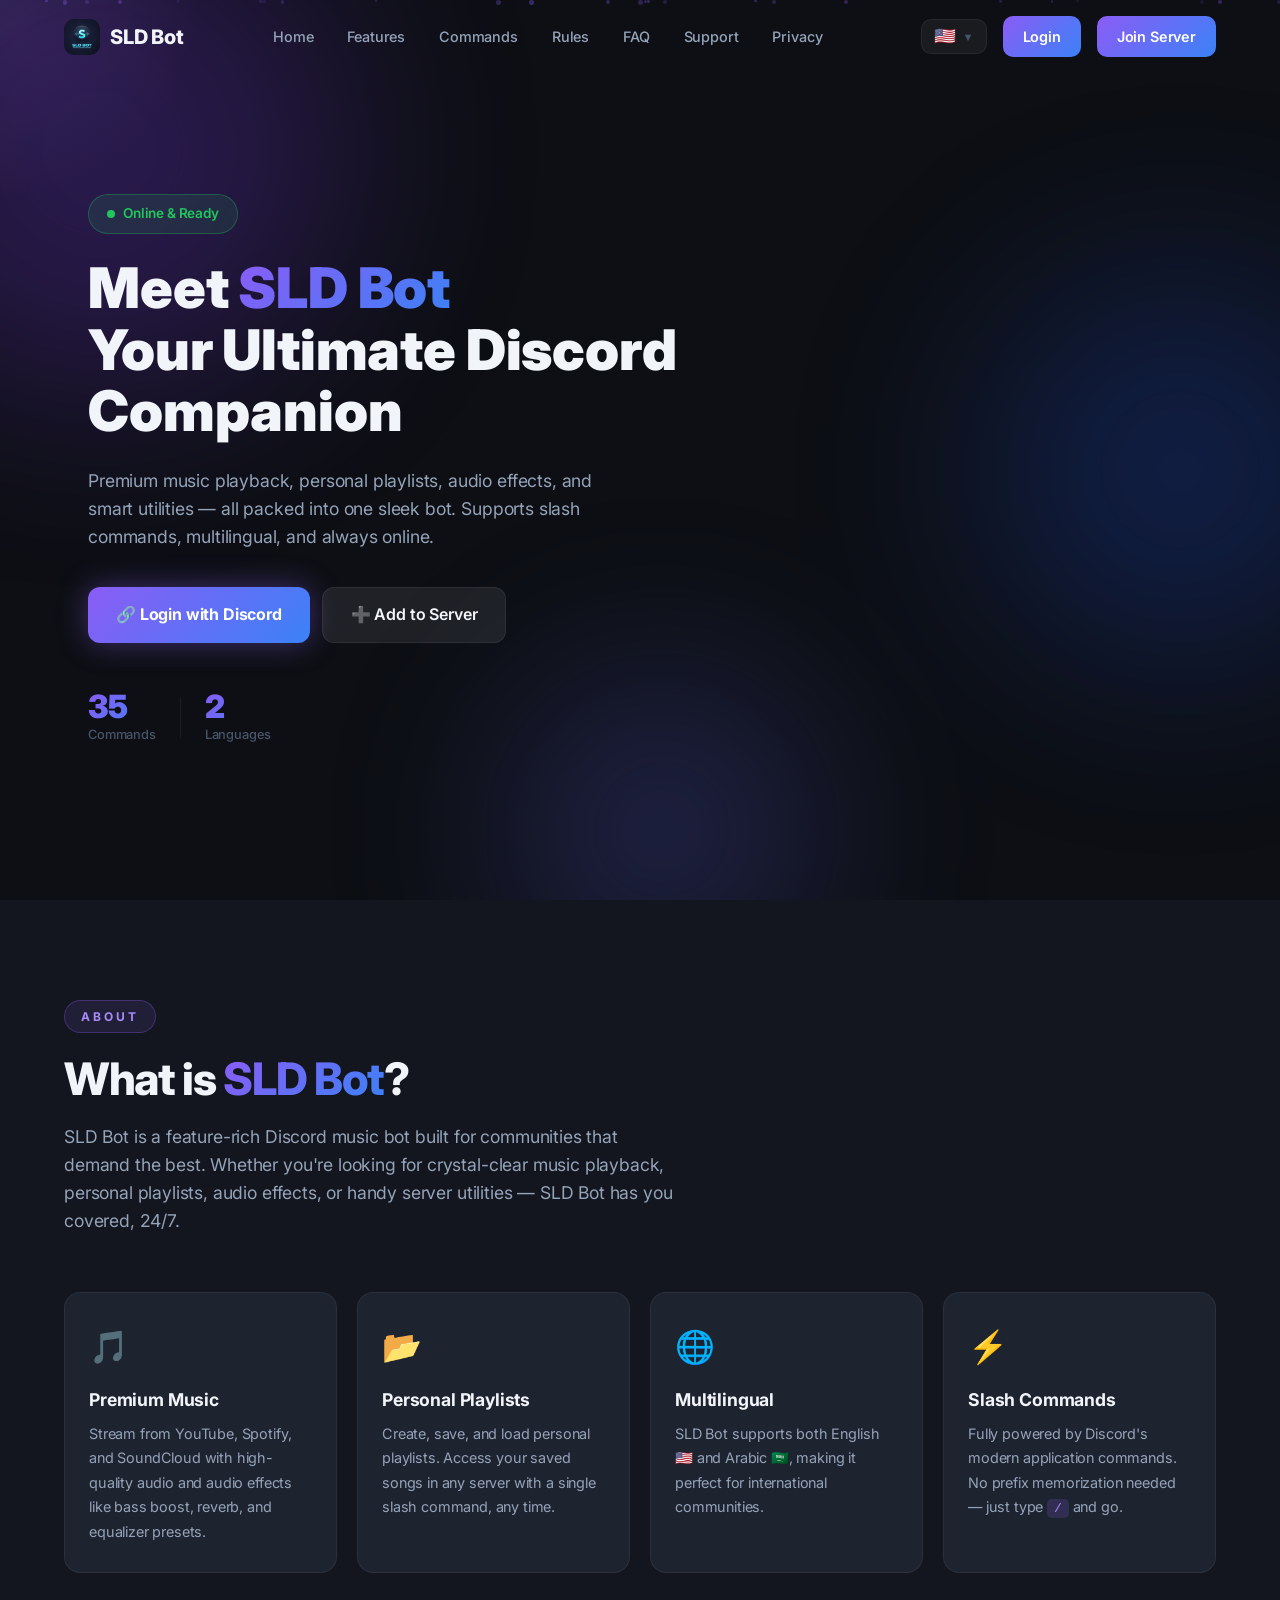
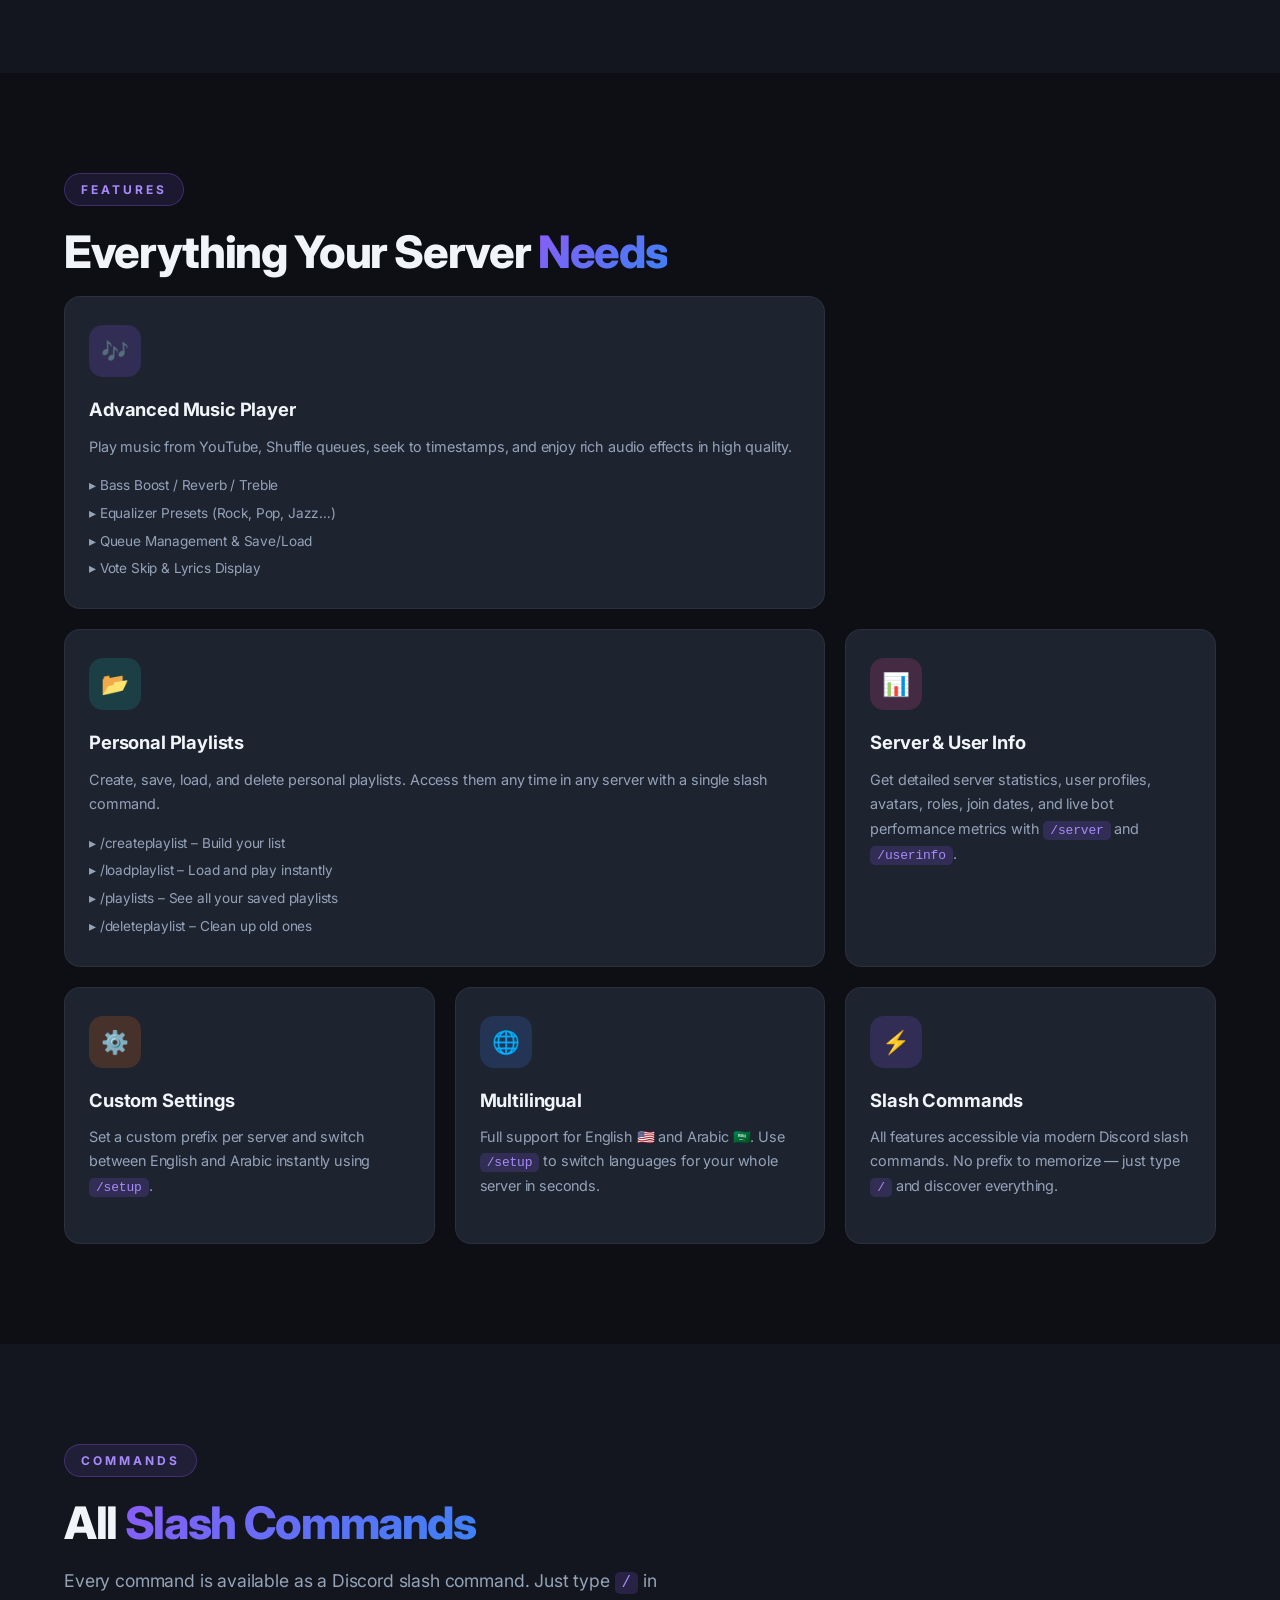
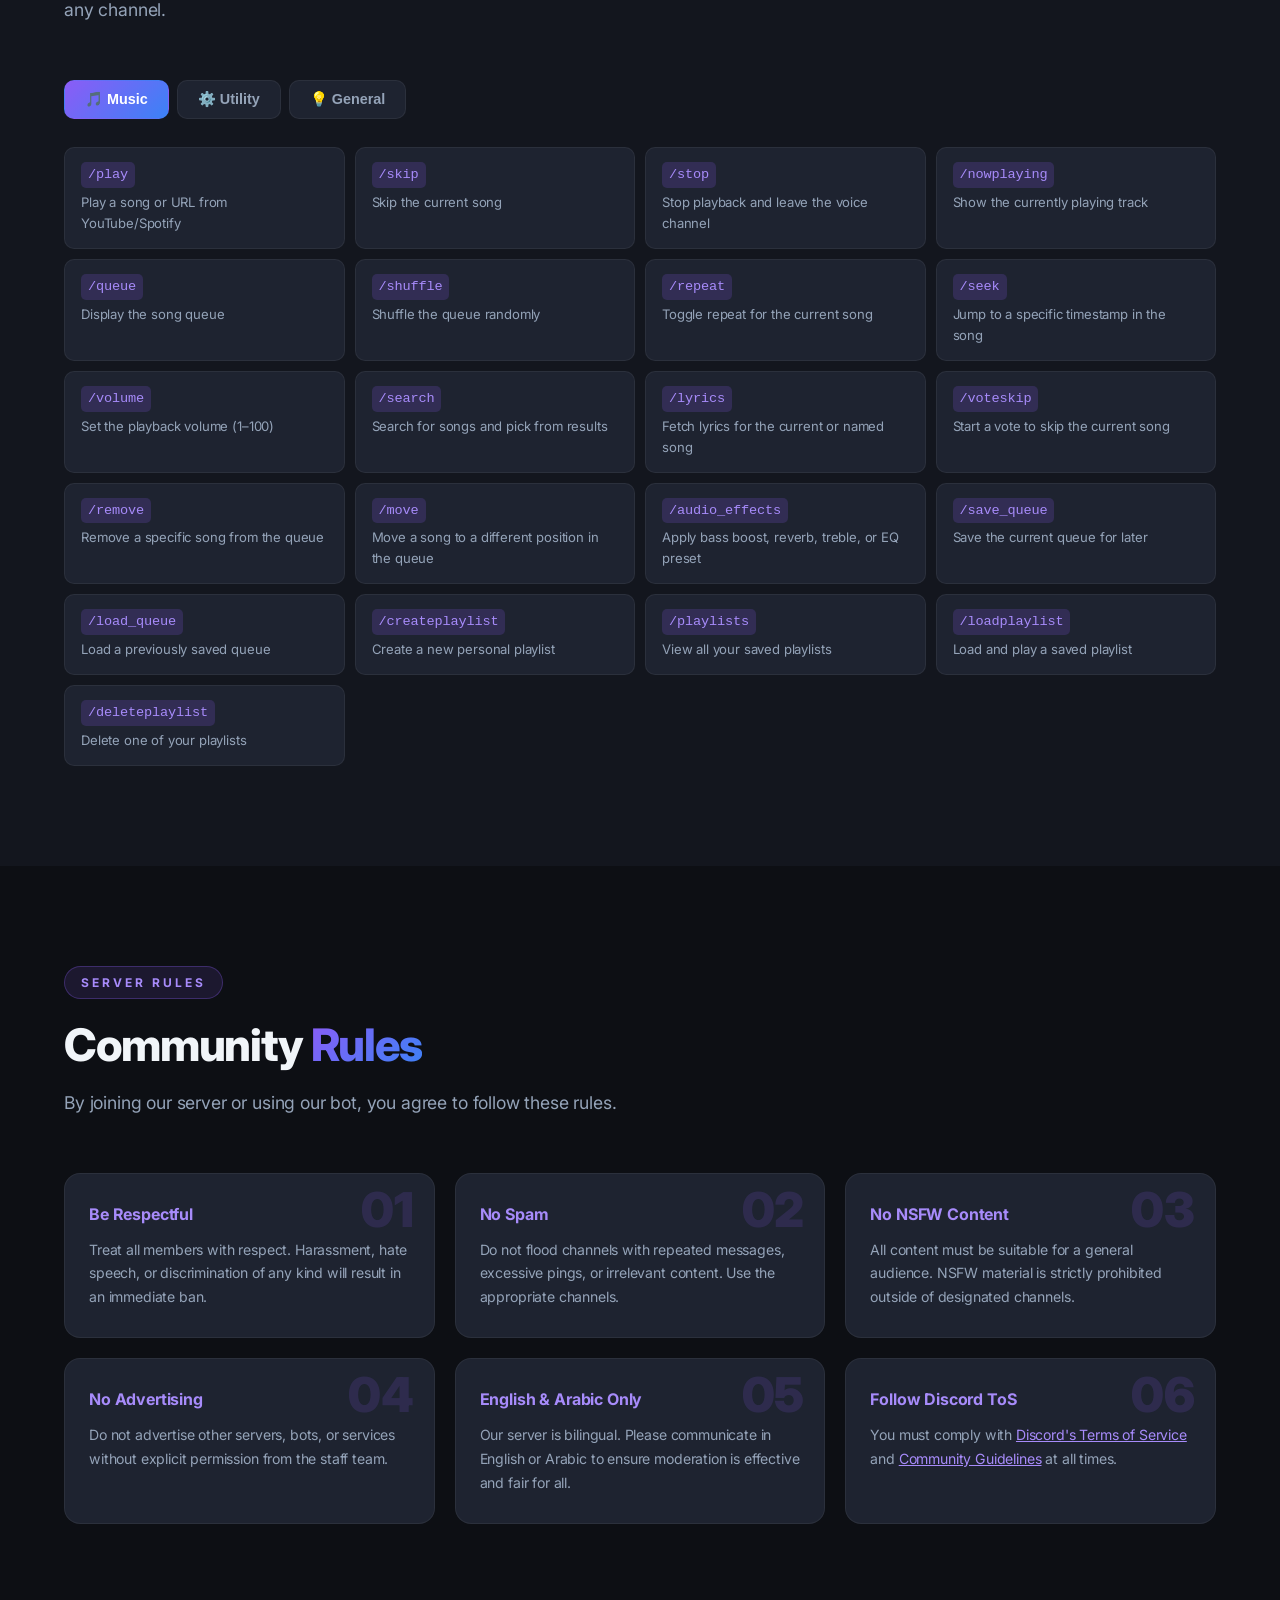
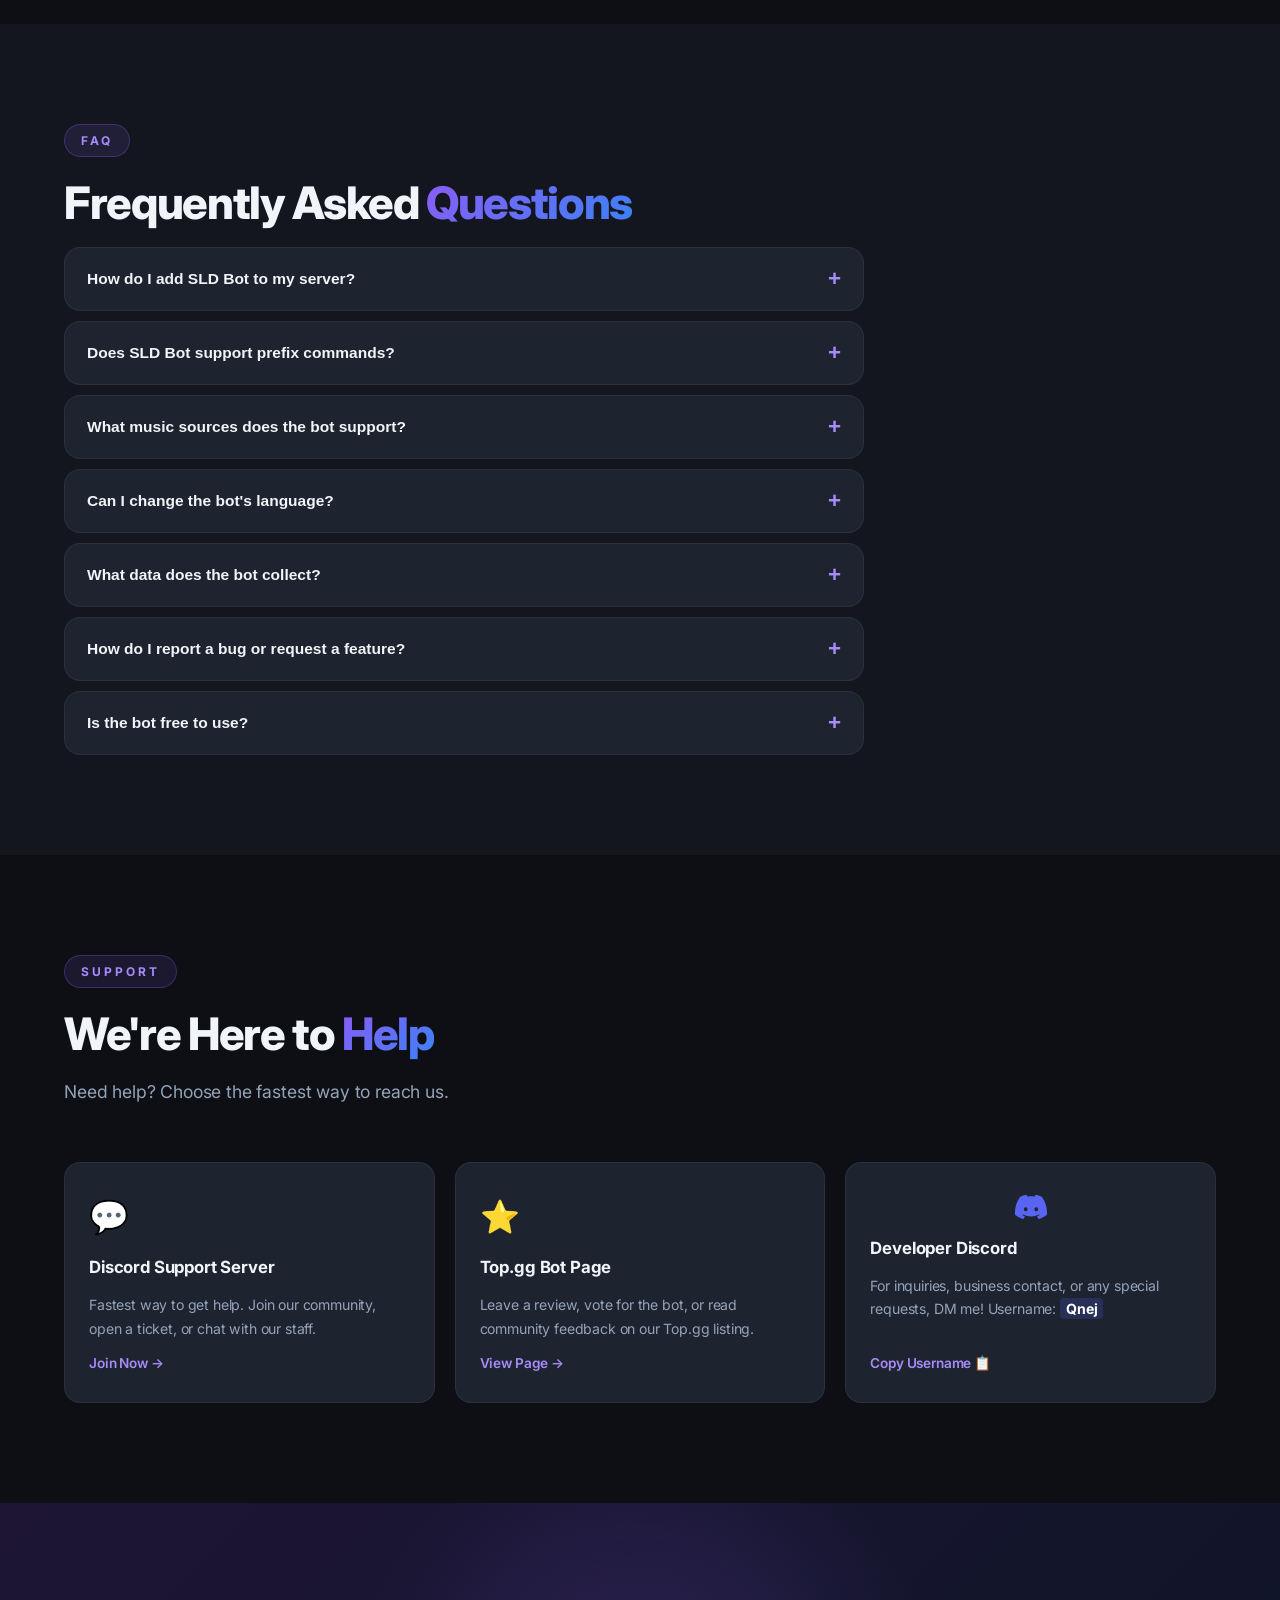
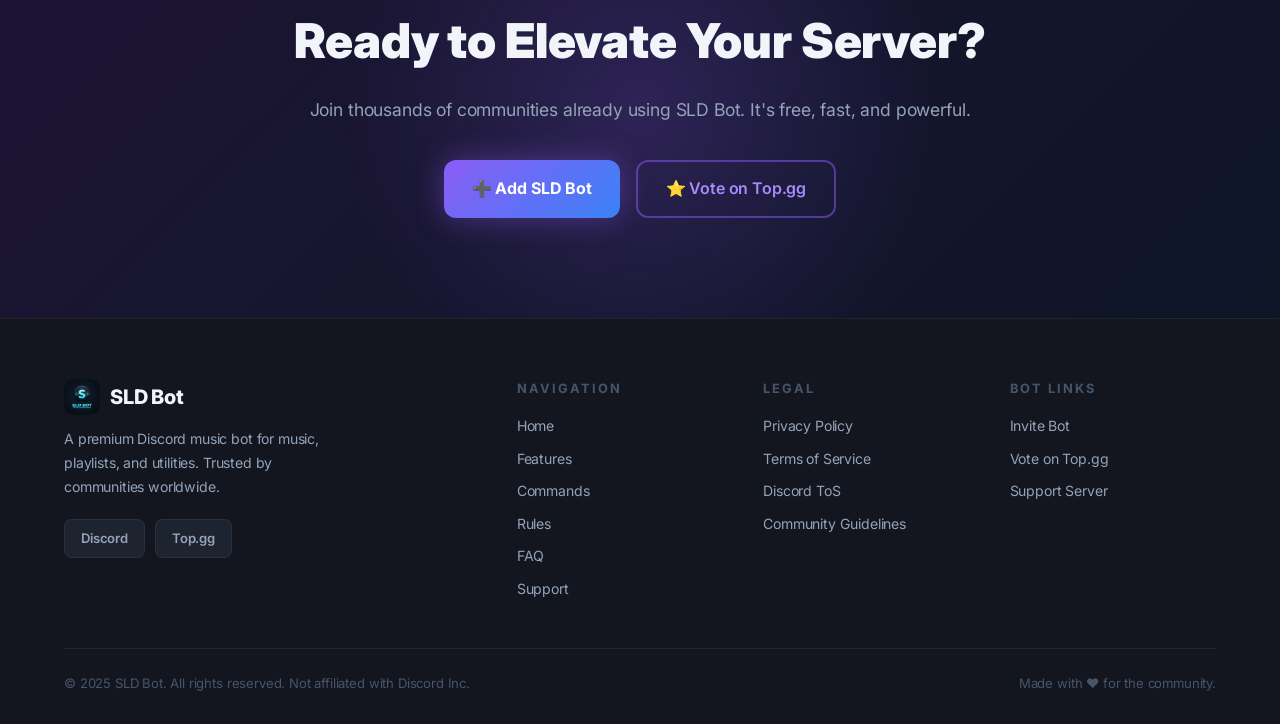
==== commit c8d7a206: "تحديث الموقع" ====
--- a/index.html
+++ b/index.html
@@ -50,6 +50,9 @@
             </a>
           </div>
         </div>
+        <a href="#" class="btn-nav login-discord-btn" id="nav-login-btn">
+          Login
+        </a>
         <a href="https://discord.gg/Rj6qdkGcDH" class="btn-nav" id="nav-join-btn" target="_blank" rel="noopener">
           Join Server
         </a>
@@ -82,13 +85,12 @@
         Supports slash commands, multilingual, and always online.
       </p>
       <div class="hero-actions animate-entrance delay-3">
+        <a href="#" class="btn-primary login-discord-btn">
+          🔗 Login with Discord
+        </a>
         <a href="https://discord.com/oauth2/authorize?client_id=1289557315741159544&scope=bot+applications.commands&permissions=37080128"
-          class="btn-primary" id="hero-invite-btn" target="_blank" rel="noopener">
+          class="btn-secondary" id="hero-invite-btn" target="_blank" rel="noopener">
           ➕ Add to Server
-        </a>
-        <a href="https://discord.gg/Rj6qdkGcDH" class="btn-secondary" id="hero-server-btn" target="_blank"
-          rel="noopener">
-          💬 Join Community
         </a>
       </div>
       <div class="hero-stats animate-entrance delay-4">
@@ -105,6 +107,29 @@
       </div>
     </div>
   </section>
+
+  <!-- ===== DASHBOARD (Hidden by default) ===== -->
+  <section id="dashboard" class="hero" style="display: none;">
+    <div class="hero-bg">
+      <div class="orb orb-1"></div>
+      <div class="orb orb-2"></div>
+    </div>
+    <div class="hero-content">
+      <img id="dash-avatar" src="" alt="User Avatar" style="border-radius: 50%; width: 120px; height: 120px; border: 4px solid #5865F2; margin-bottom: 20px; box-shadow: 0 0 20px rgba(88,101,242,0.5);" />
+      <h1 class="hero-title animate-entrance">
+        Welcome, <span class="gradient-text" id="dash-username">User</span>
+      </h1>
+      <p class="hero-desc animate-entrance delay-1">
+        Discord ID: <code id="dash-id" style="background: rgba(255,255,255,0.1); padding: 4px 8px; border-radius: 4px;"></code>
+      </p>
+      <div class="hero-actions animate-entrance delay-2">
+        <button class="btn-secondary" id="logout-btn">
+          Logout
+        </button>
+      </div>
+    </div>
+  </section>
+
 
 
   <!-- ===== ABOUT ===== -->
@@ -526,6 +551,7 @@
     </div>
   </footer>
 
+  <script src="translations.js"></script>
   <script src="script.js"></script>
 </body>
 
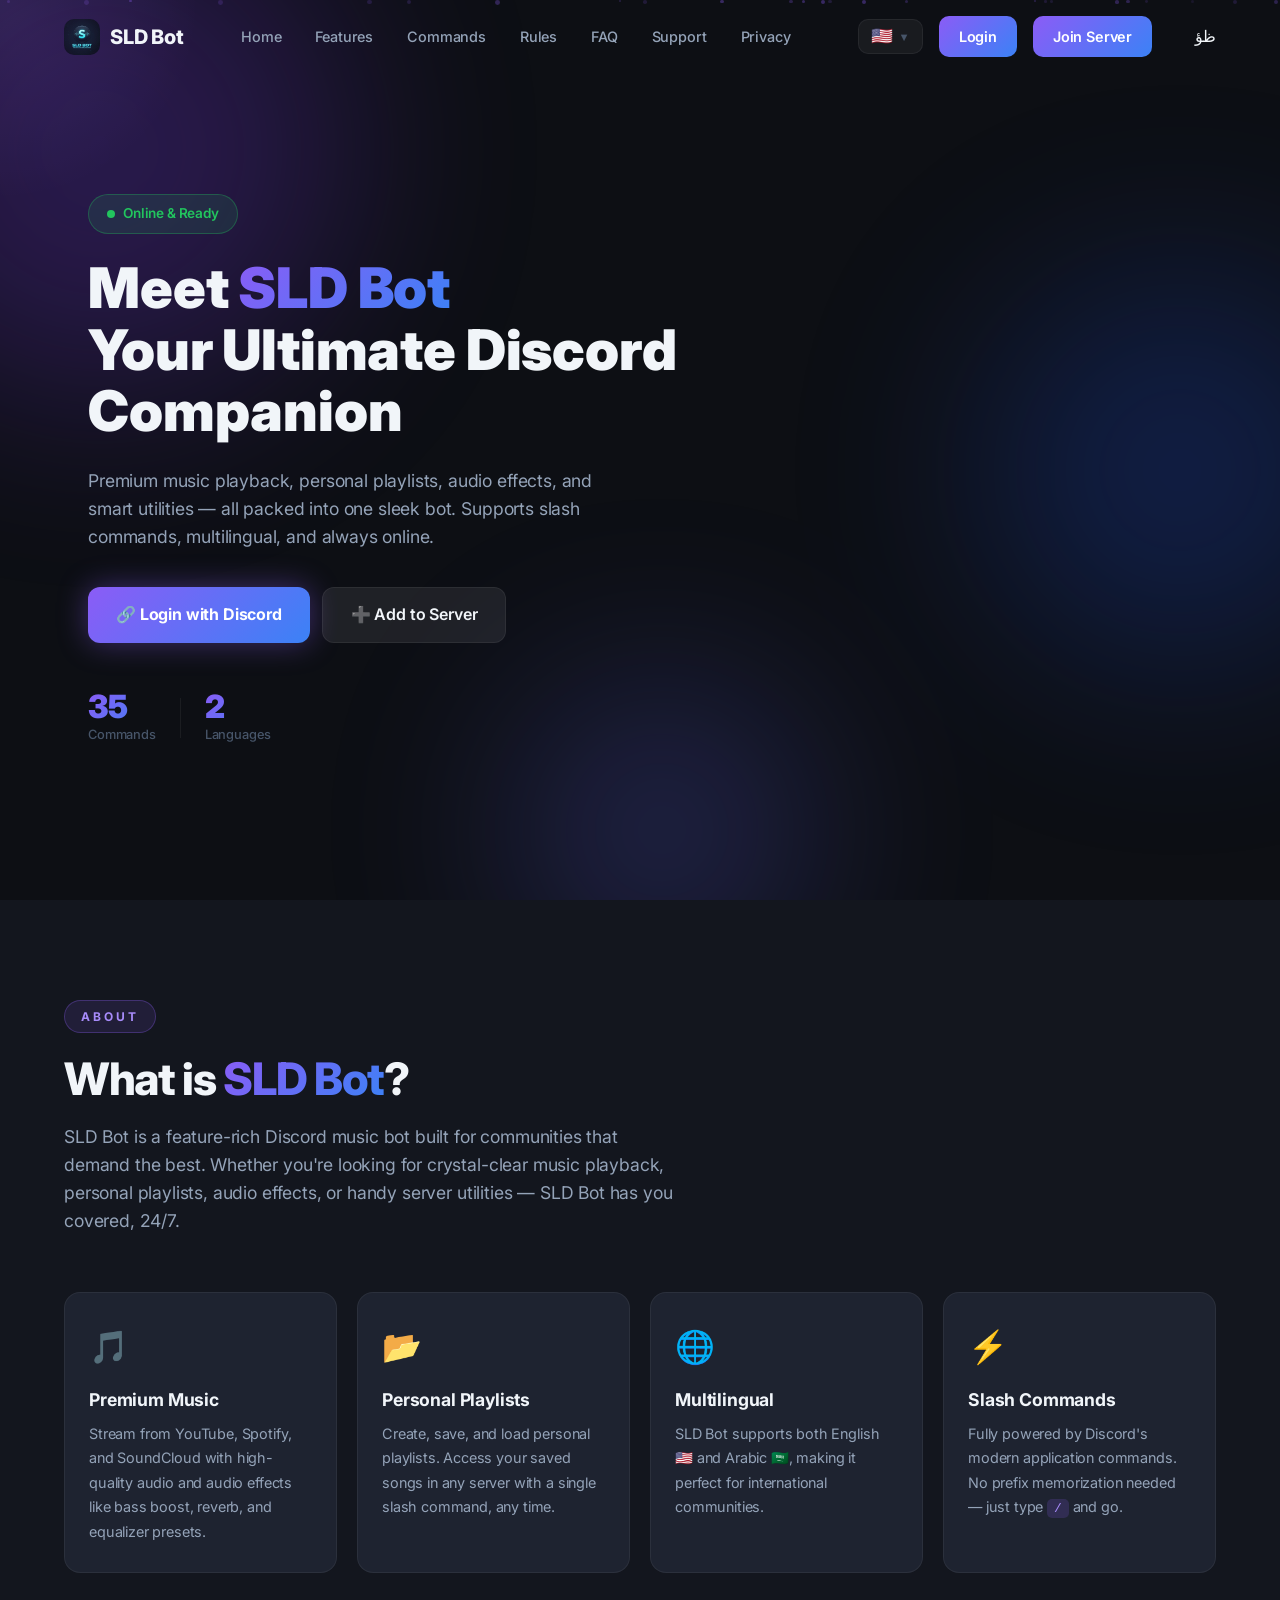
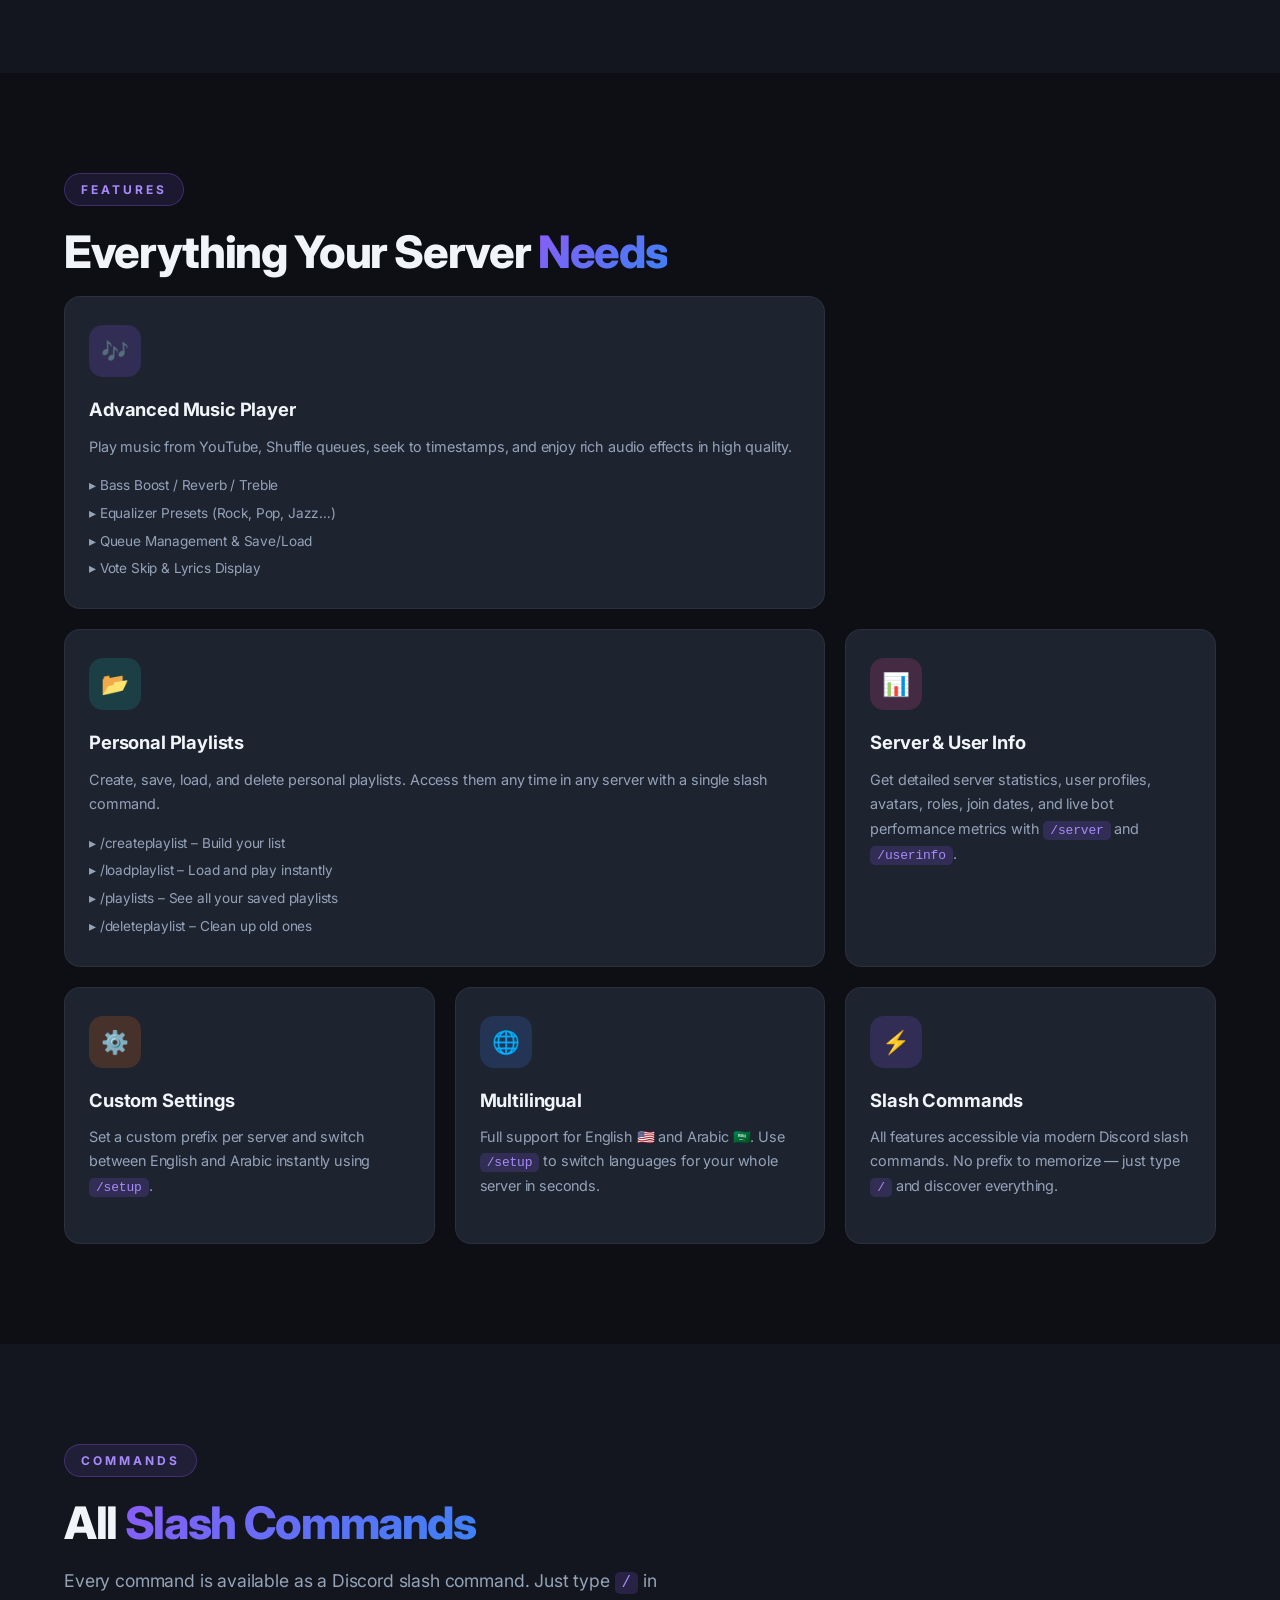
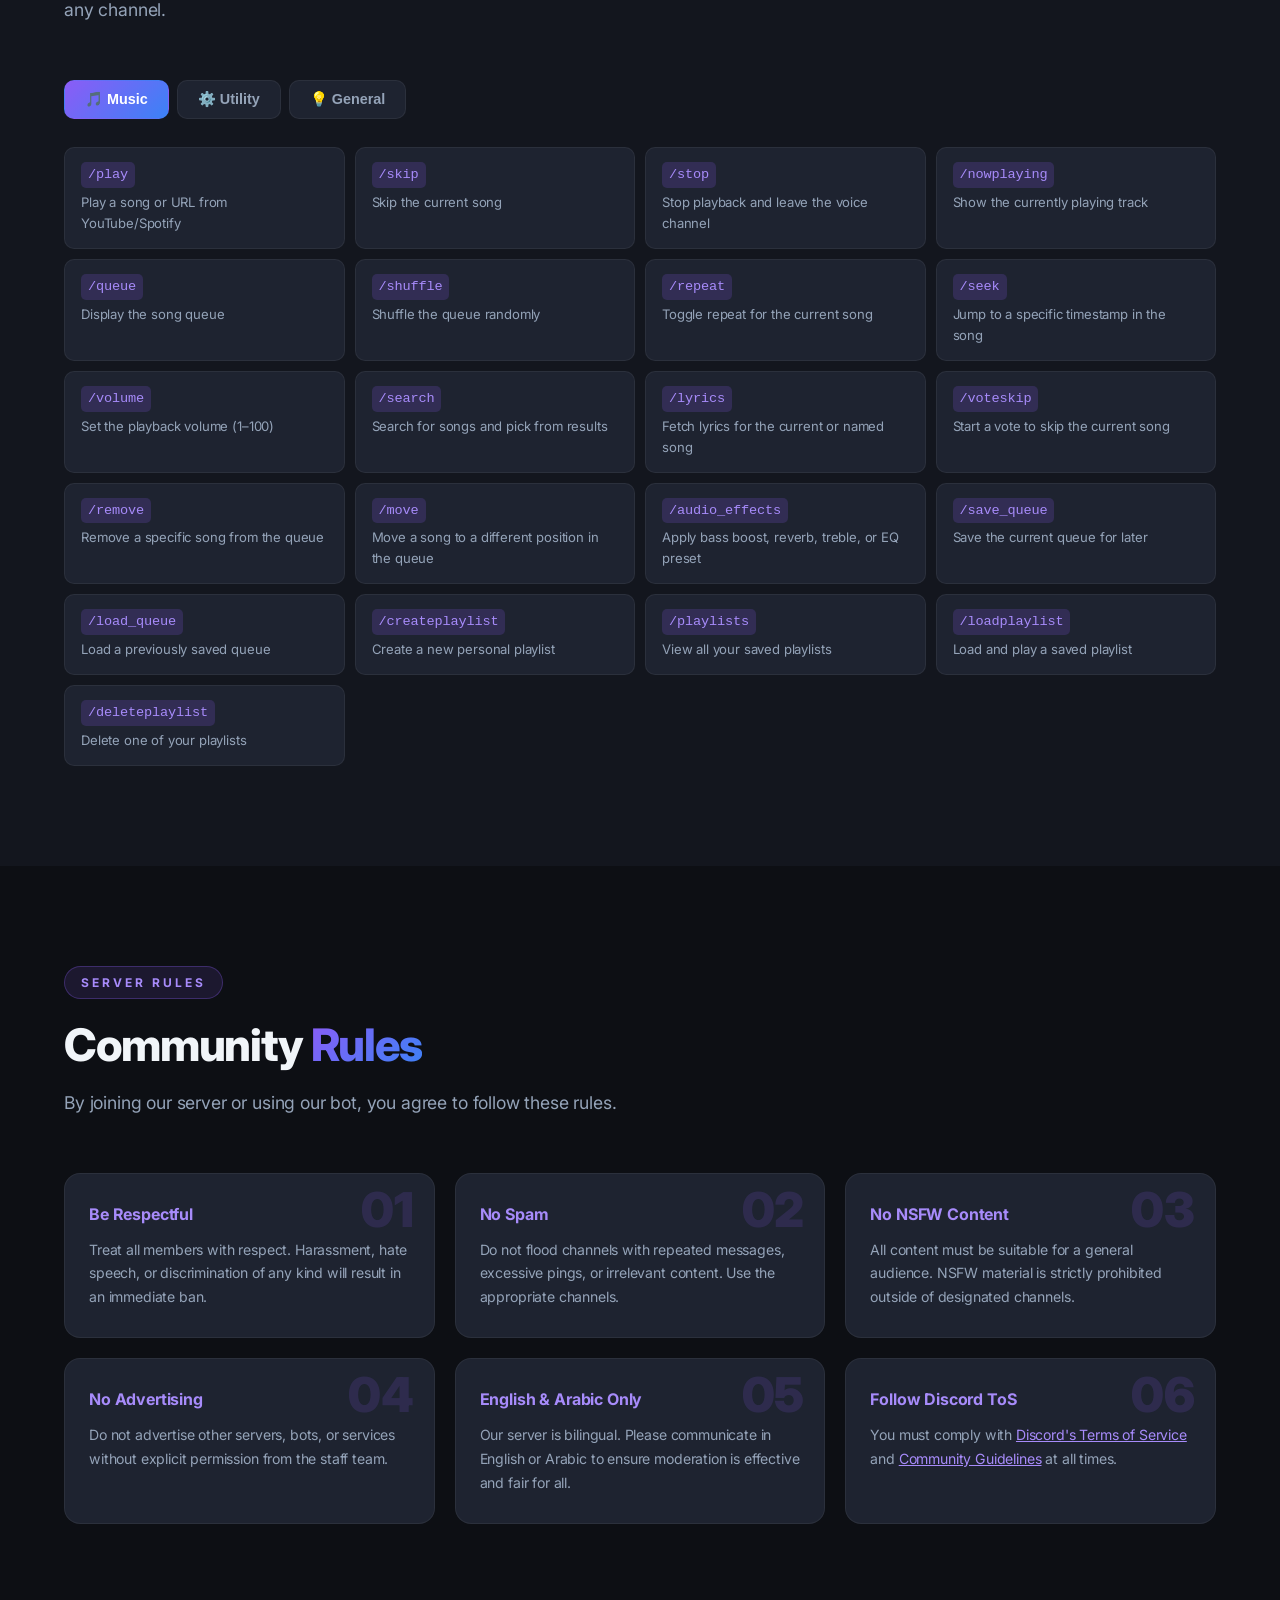
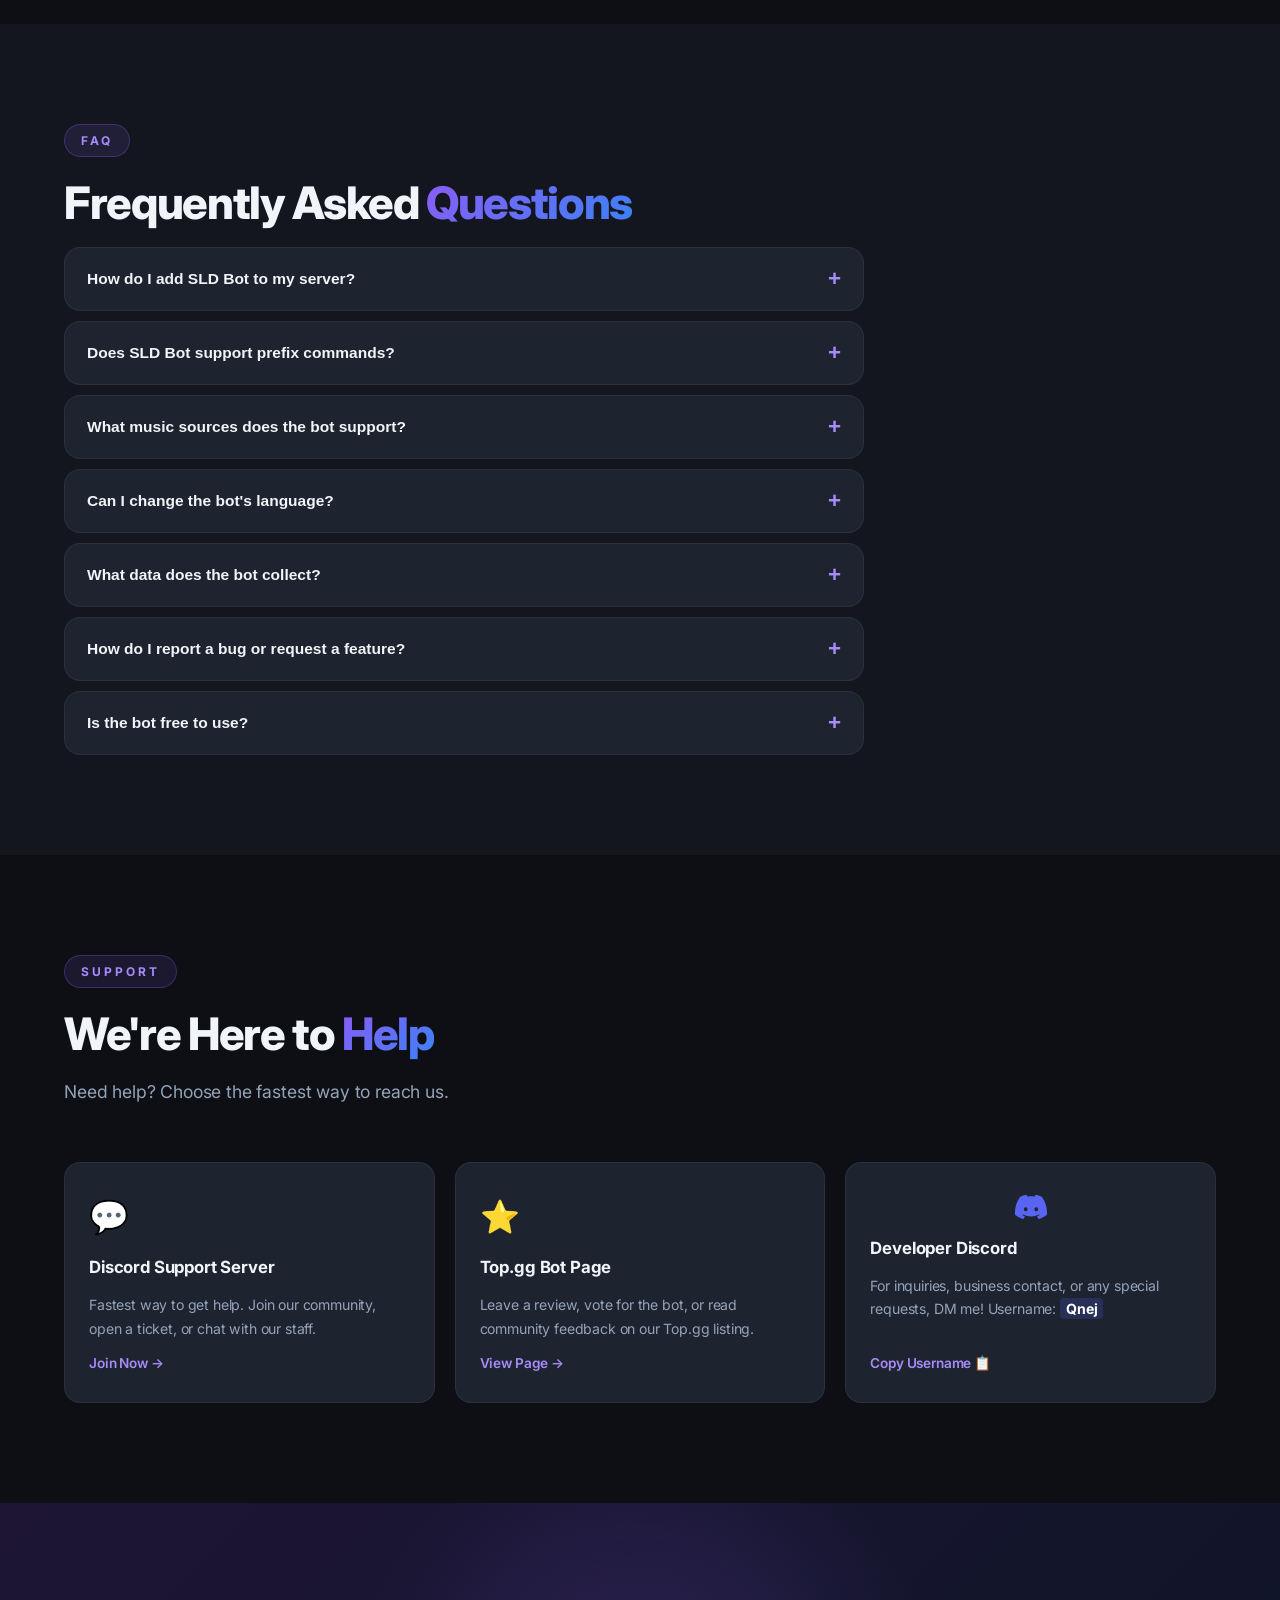
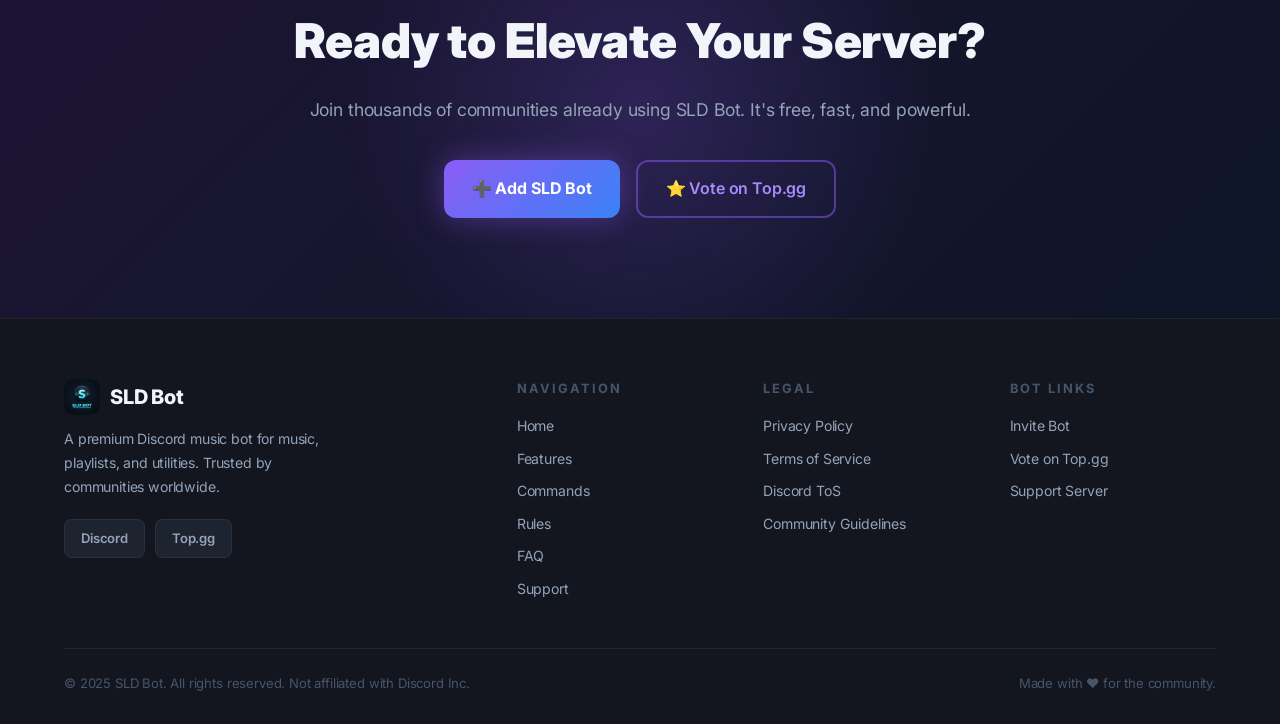
==== commit 72019b4c: "تحديث الموقع" ====
--- a/index.html
+++ b/index.html
@@ -56,7 +56,7 @@
         <a href="https://discord.gg/Rj6qdkGcDH" class="btn-nav" id="nav-join-btn" target="_blank" rel="noopener">
           Join Server
         </a>
-      </div>
+      </div>ظؤ
       <button class="hamburger" id="hamburger" aria-label="Toggle menu">
         <span></span><span></span><span></span>
       </button>
@@ -115,12 +115,14 @@
       <div class="orb orb-2"></div>
     </div>
     <div class="hero-content">
-      <img id="dash-avatar" src="" alt="User Avatar" style="border-radius: 50%; width: 120px; height: 120px; border: 4px solid #5865F2; margin-bottom: 20px; box-shadow: 0 0 20px rgba(88,101,242,0.5);" />
+      <img id="dash-avatar" src="" alt="User Avatar"
+        style="border-radius: 50%; width: 120px; height: 120px; border: 4px solid #5865F2; margin-bottom: 20px; box-shadow: 0 0 20px rgba(88,101,242,0.5);" />
       <h1 class="hero-title animate-entrance">
         Welcome, <span class="gradient-text" id="dash-username">User</span>
       </h1>
       <p class="hero-desc animate-entrance delay-1">
-        Discord ID: <code id="dash-id" style="background: rgba(255,255,255,0.1); padding: 4px 8px; border-radius: 4px;"></code>
+        Discord ID: <code id="dash-id"
+          style="background: rgba(255,255,255,0.1); padding: 4px 8px; border-radius: 4px;"></code>
       </p>
       <div class="hero-actions animate-entrance delay-2">
         <button class="btn-secondary" id="logout-btn">
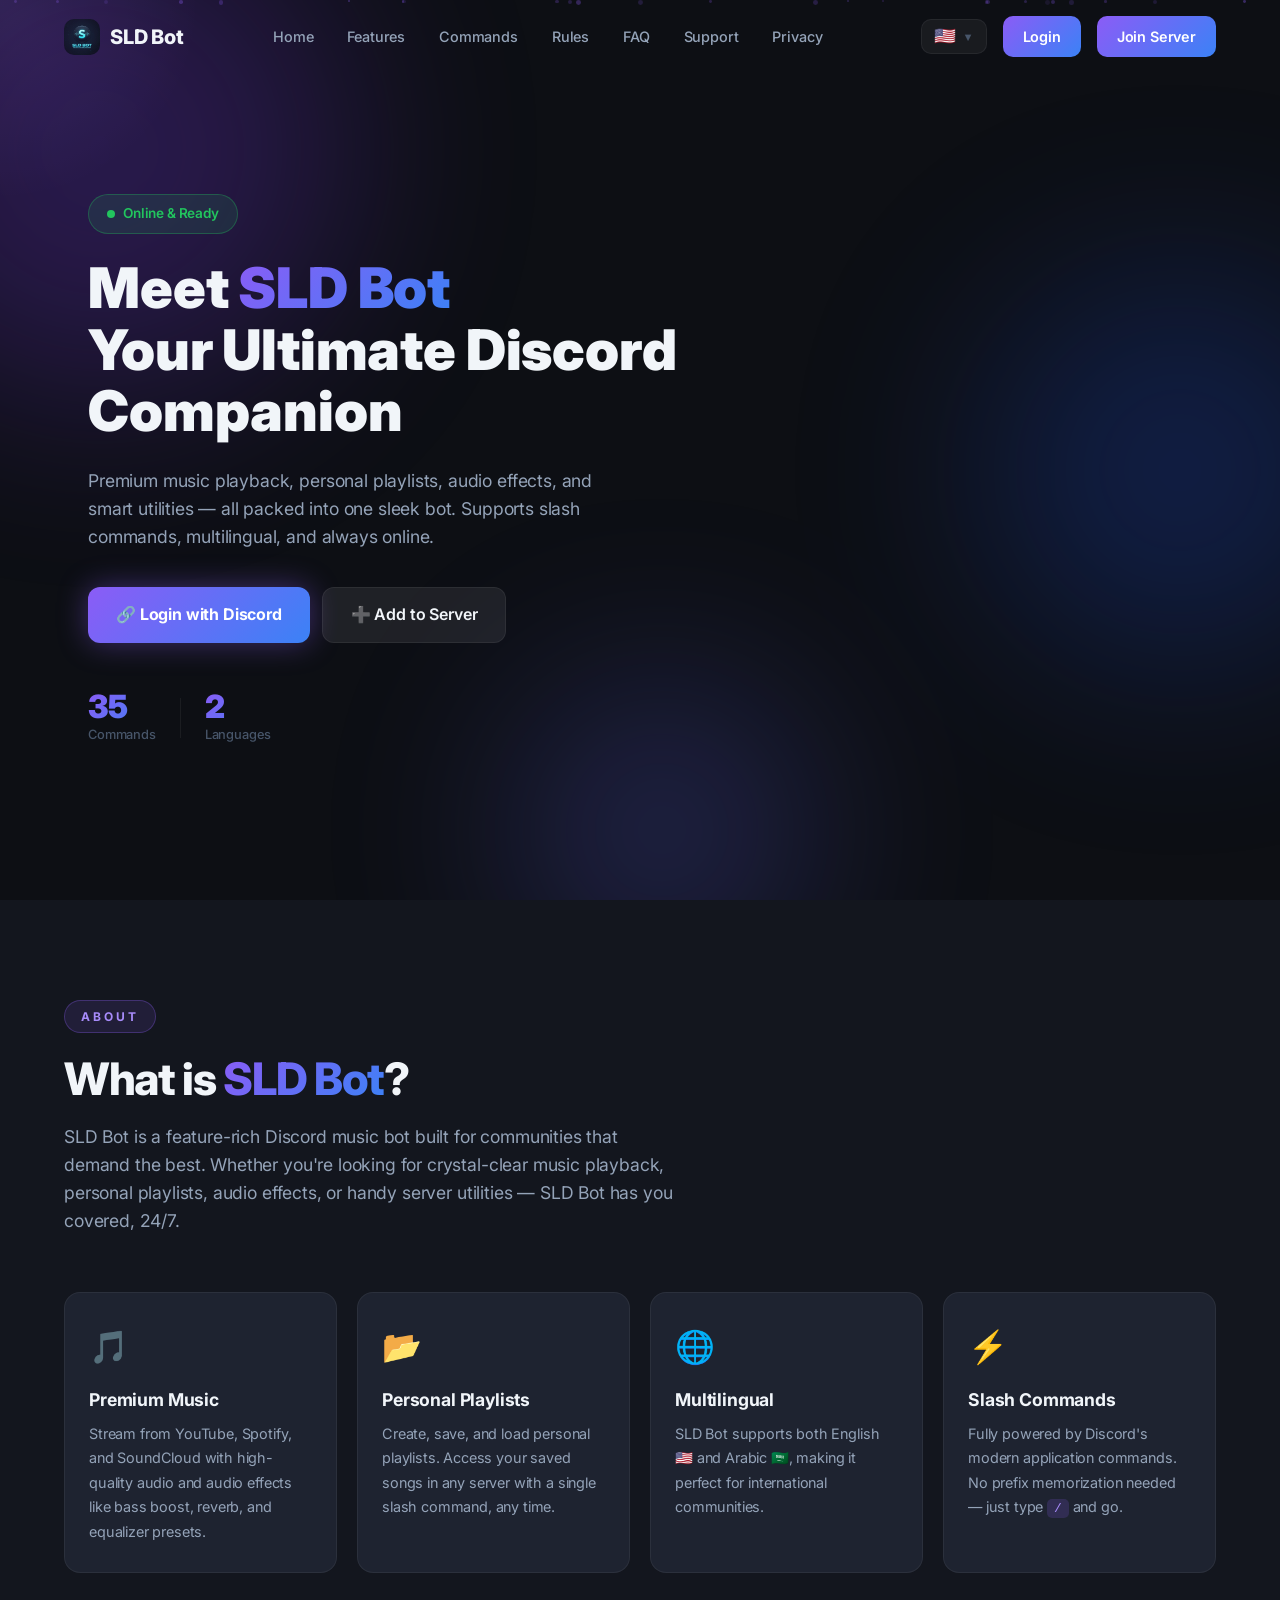
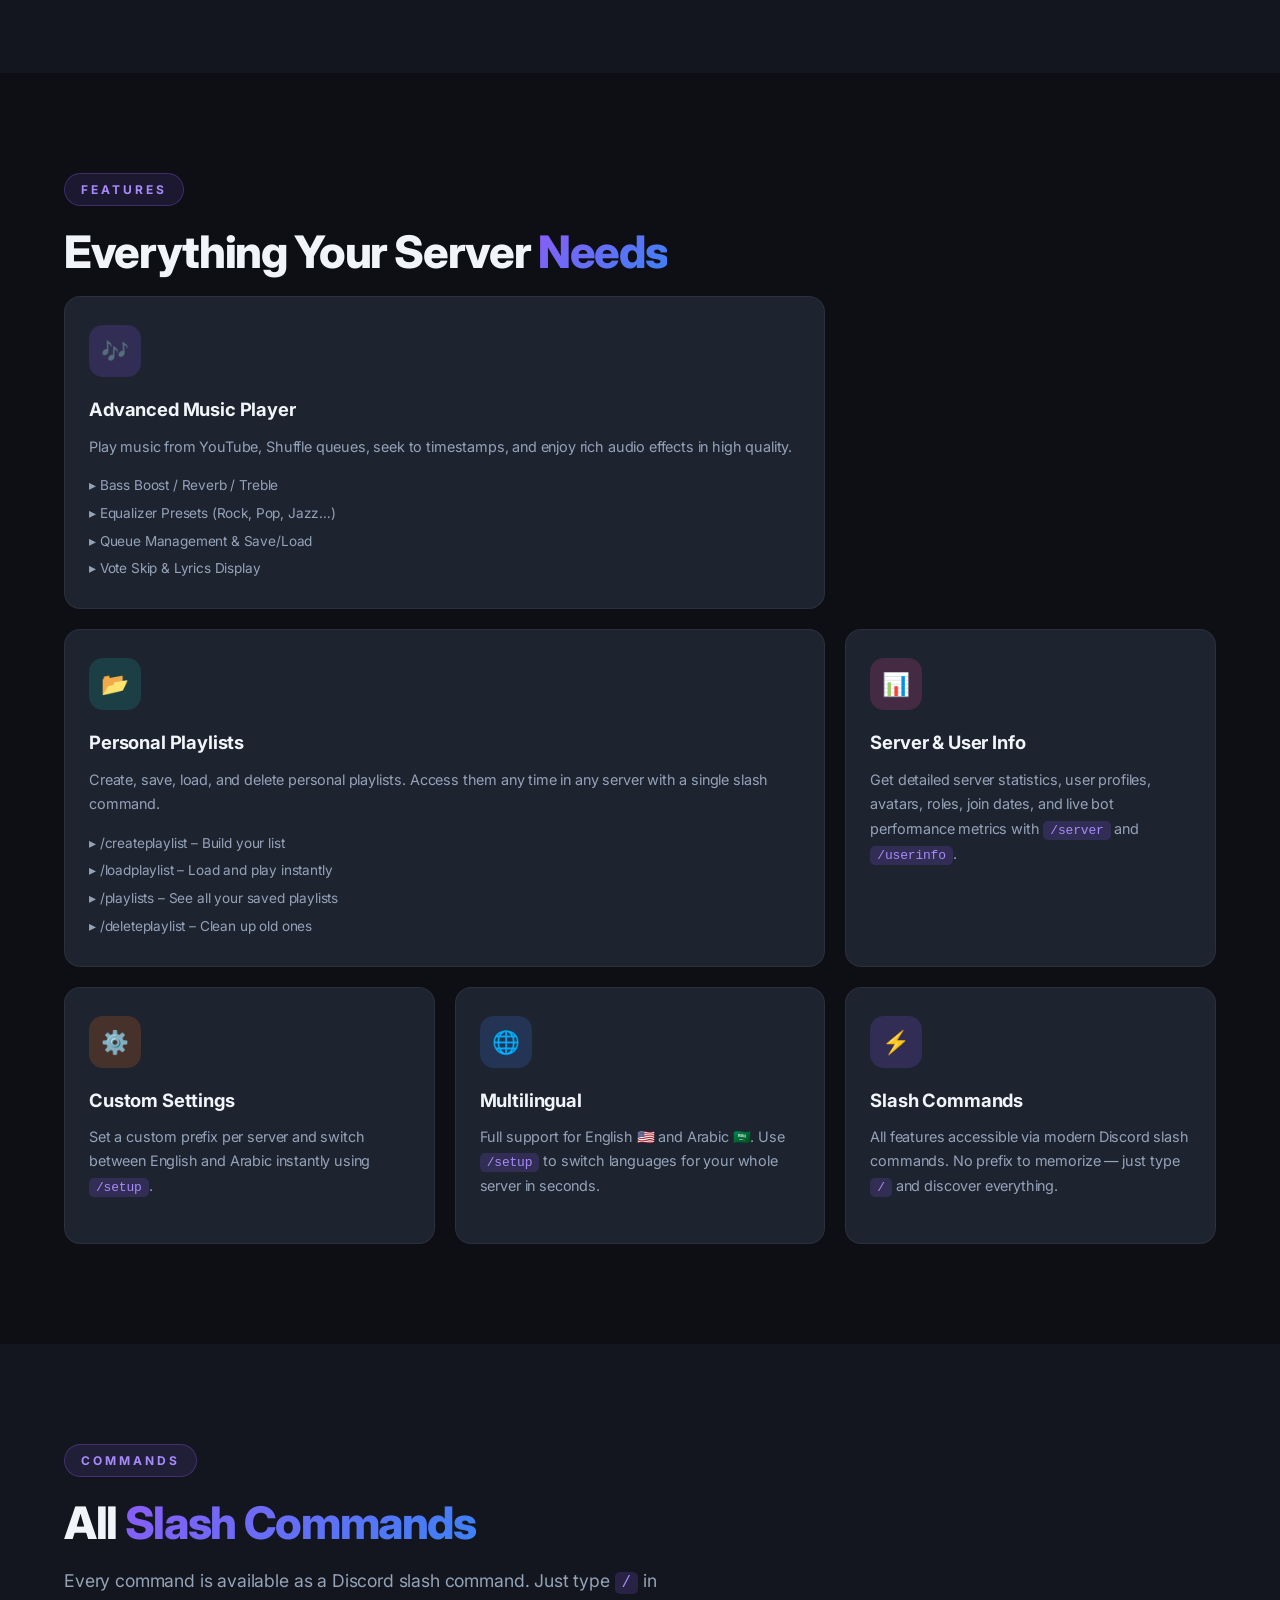
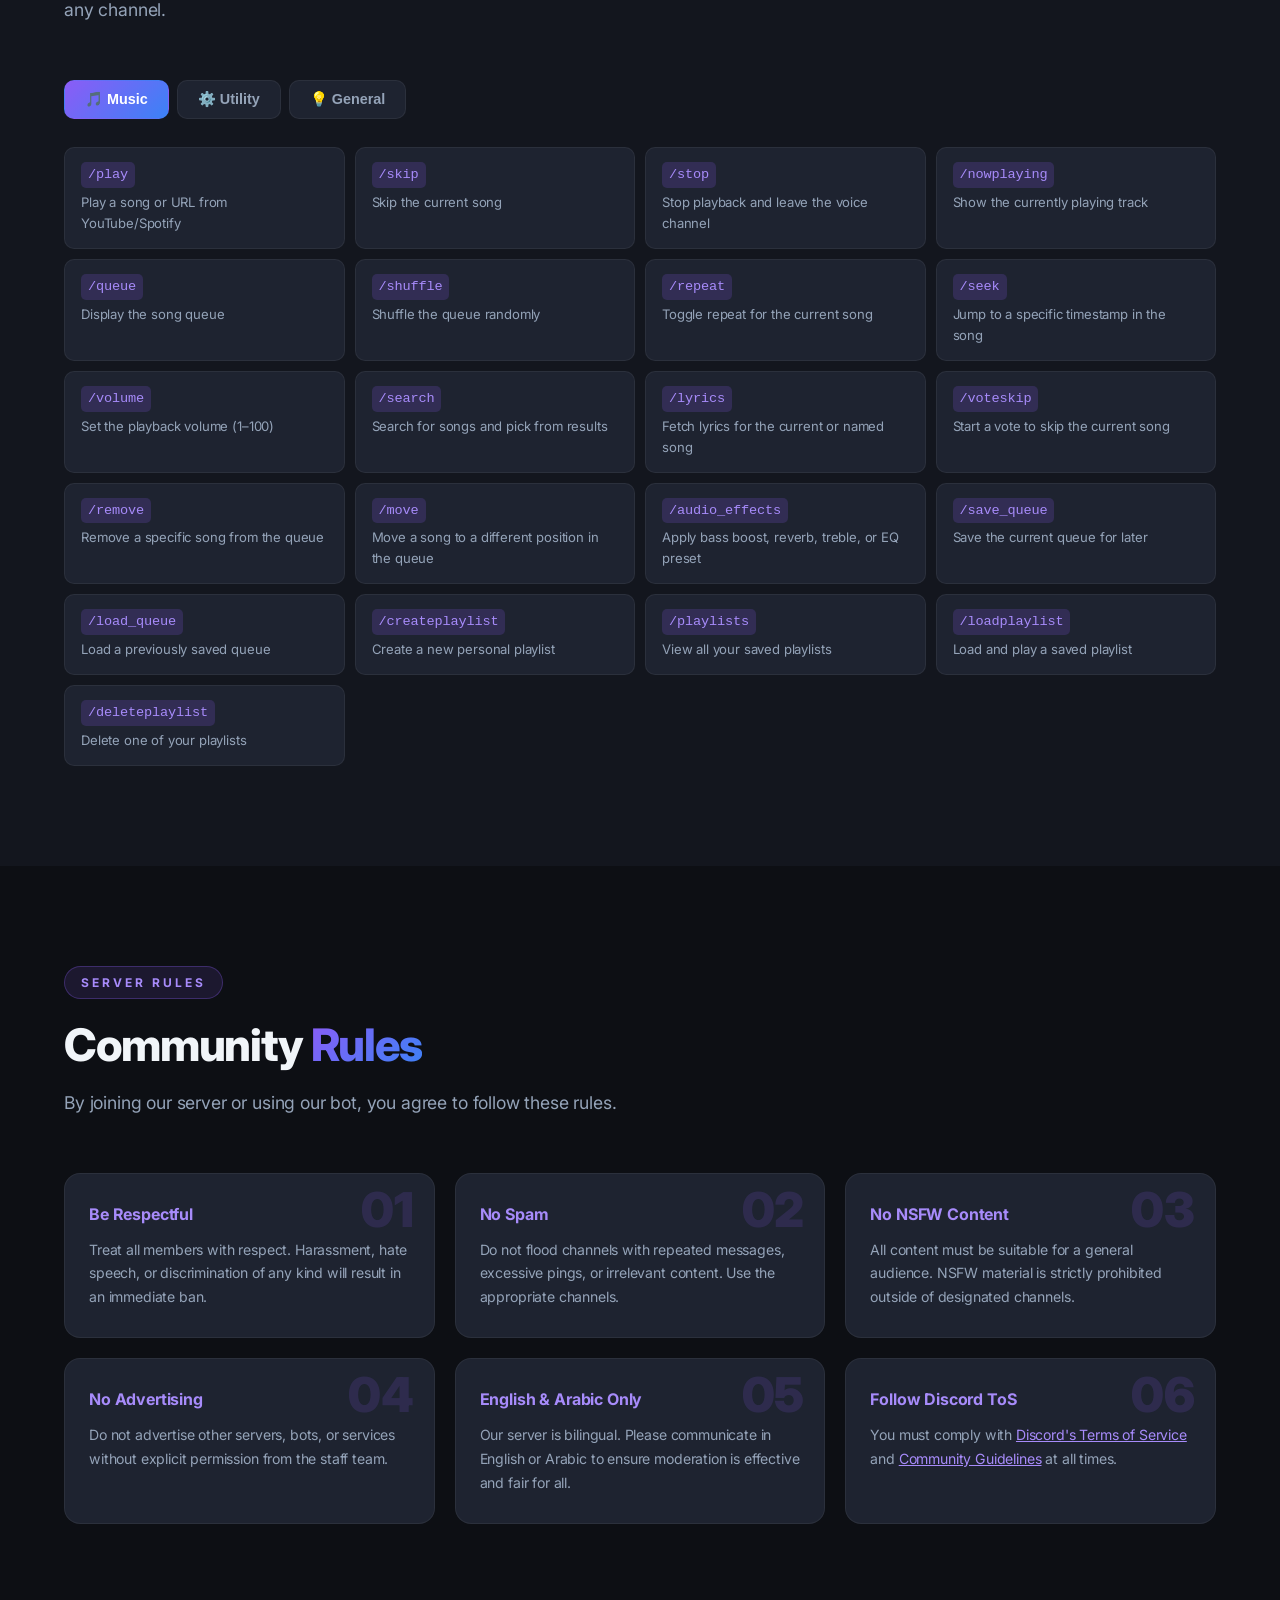
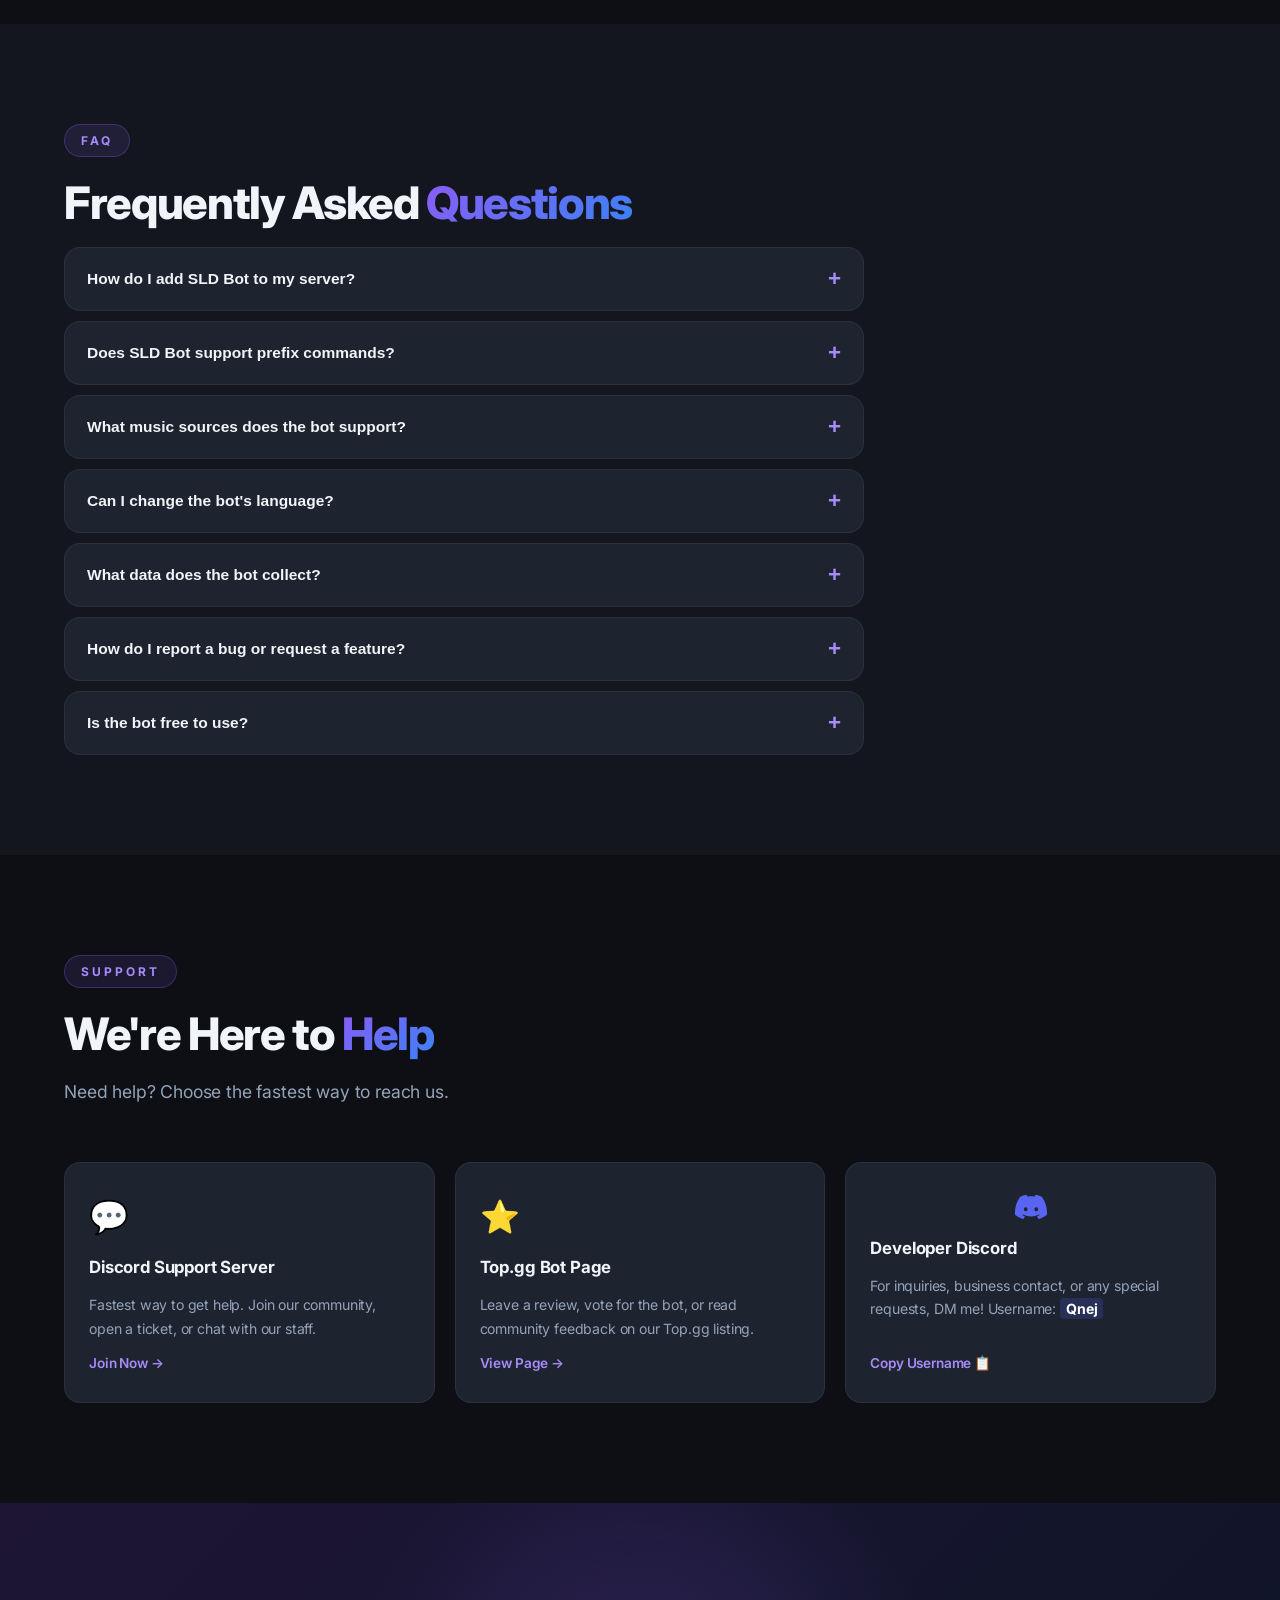
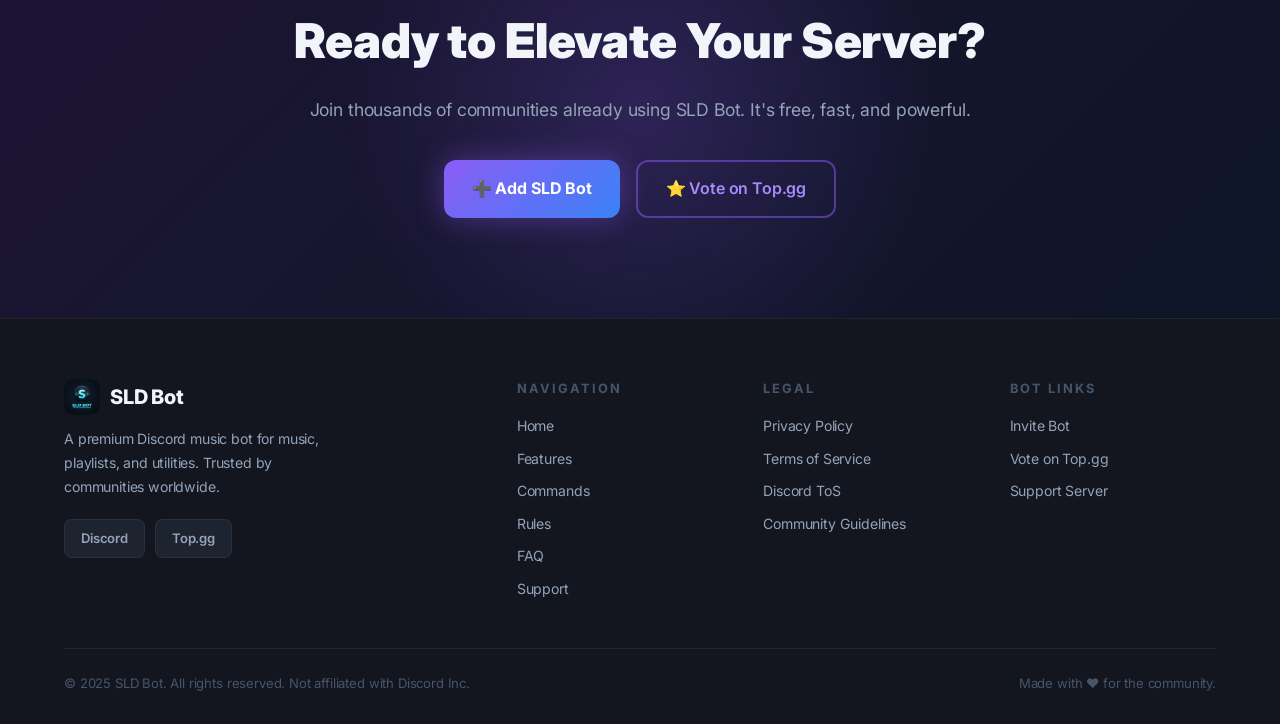
==== commit 5800497a: "تحديث الموقع" ====
--- a/index.html
+++ b/index.html
@@ -53,10 +53,14 @@
         <a href="#" class="btn-nav login-discord-btn" id="nav-login-btn">
           Login
         </a>
+        <div id="user-profile" style="display: none; align-items: center; gap: 8px; margin-right: 12px; cursor: pointer;" title="Click to Logout" onmouseover="this.style.opacity='0.8'" onmouseout="this.style.opacity='1'">
+          <img id="nav-avatar" src="" alt="User Avatar" style="width: 36px; height: 36px; border-radius: 50%; border: 2px solid var(--purple-500); object-fit: cover;" />
+          <span id="nav-username" style="font-size: 0.95rem; font-weight: 600; color: var(--text-primary);"></span>
+        </div>
         <a href="https://discord.gg/Rj6qdkGcDH" class="btn-nav" id="nav-join-btn" target="_blank" rel="noopener">
           Join Server
         </a>
-      </div>ظؤ
+      </div>
       <button class="hamburger" id="hamburger" aria-label="Toggle menu">
         <span></span><span></span><span></span>
       </button>
@@ -108,29 +112,7 @@
     </div>
   </section>
 
-  <!-- ===== DASHBOARD (Hidden by default) ===== -->
-  <section id="dashboard" class="hero" style="display: none;">
-    <div class="hero-bg">
-      <div class="orb orb-1"></div>
-      <div class="orb orb-2"></div>
-    </div>
-    <div class="hero-content">
-      <img id="dash-avatar" src="" alt="User Avatar"
-        style="border-radius: 50%; width: 120px; height: 120px; border: 4px solid #5865F2; margin-bottom: 20px; box-shadow: 0 0 20px rgba(88,101,242,0.5);" />
-      <h1 class="hero-title animate-entrance">
-        Welcome, <span class="gradient-text" id="dash-username">User</span>
-      </h1>
-      <p class="hero-desc animate-entrance delay-1">
-        Discord ID: <code id="dash-id"
-          style="background: rgba(255,255,255,0.1); padding: 4px 8px; border-radius: 4px;"></code>
-      </p>
-      <div class="hero-actions animate-entrance delay-2">
-        <button class="btn-secondary" id="logout-btn">
-          Logout
-        </button>
-      </div>
-    </div>
-  </section>
+
 
 
 
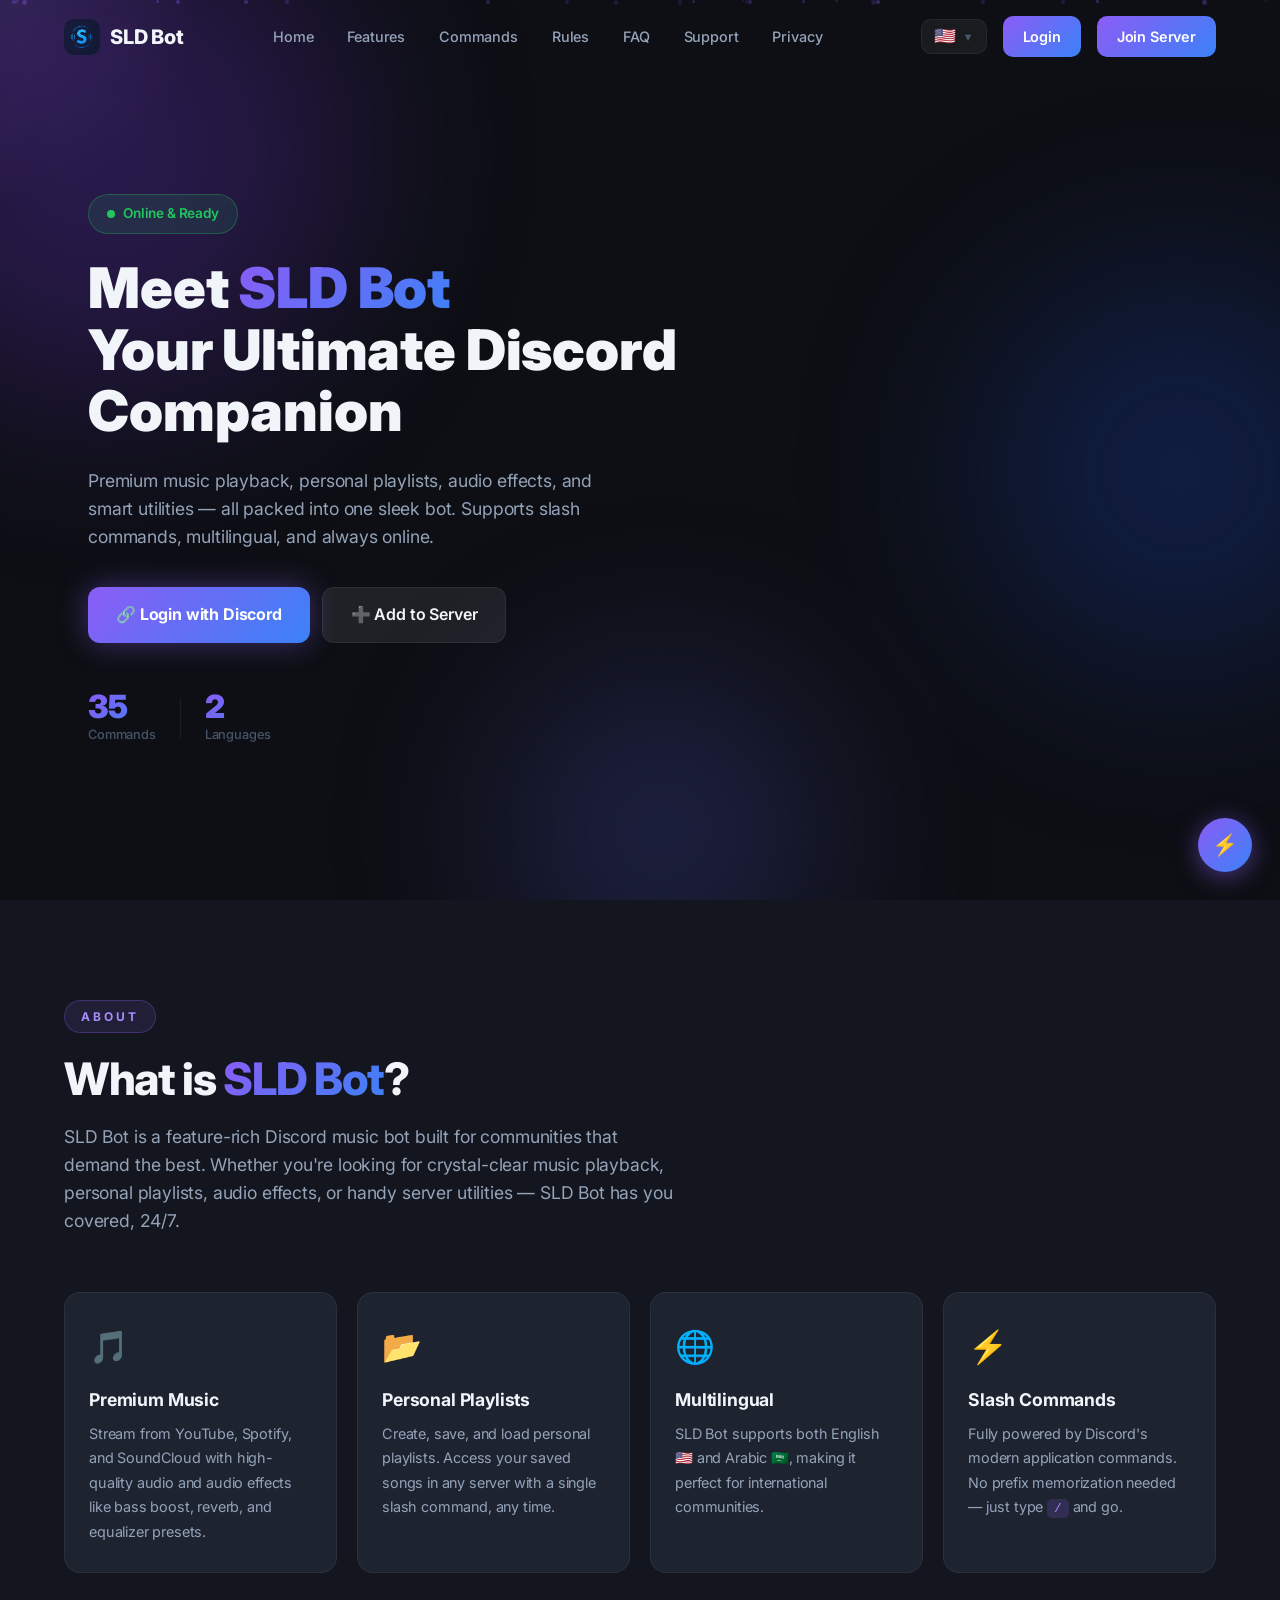
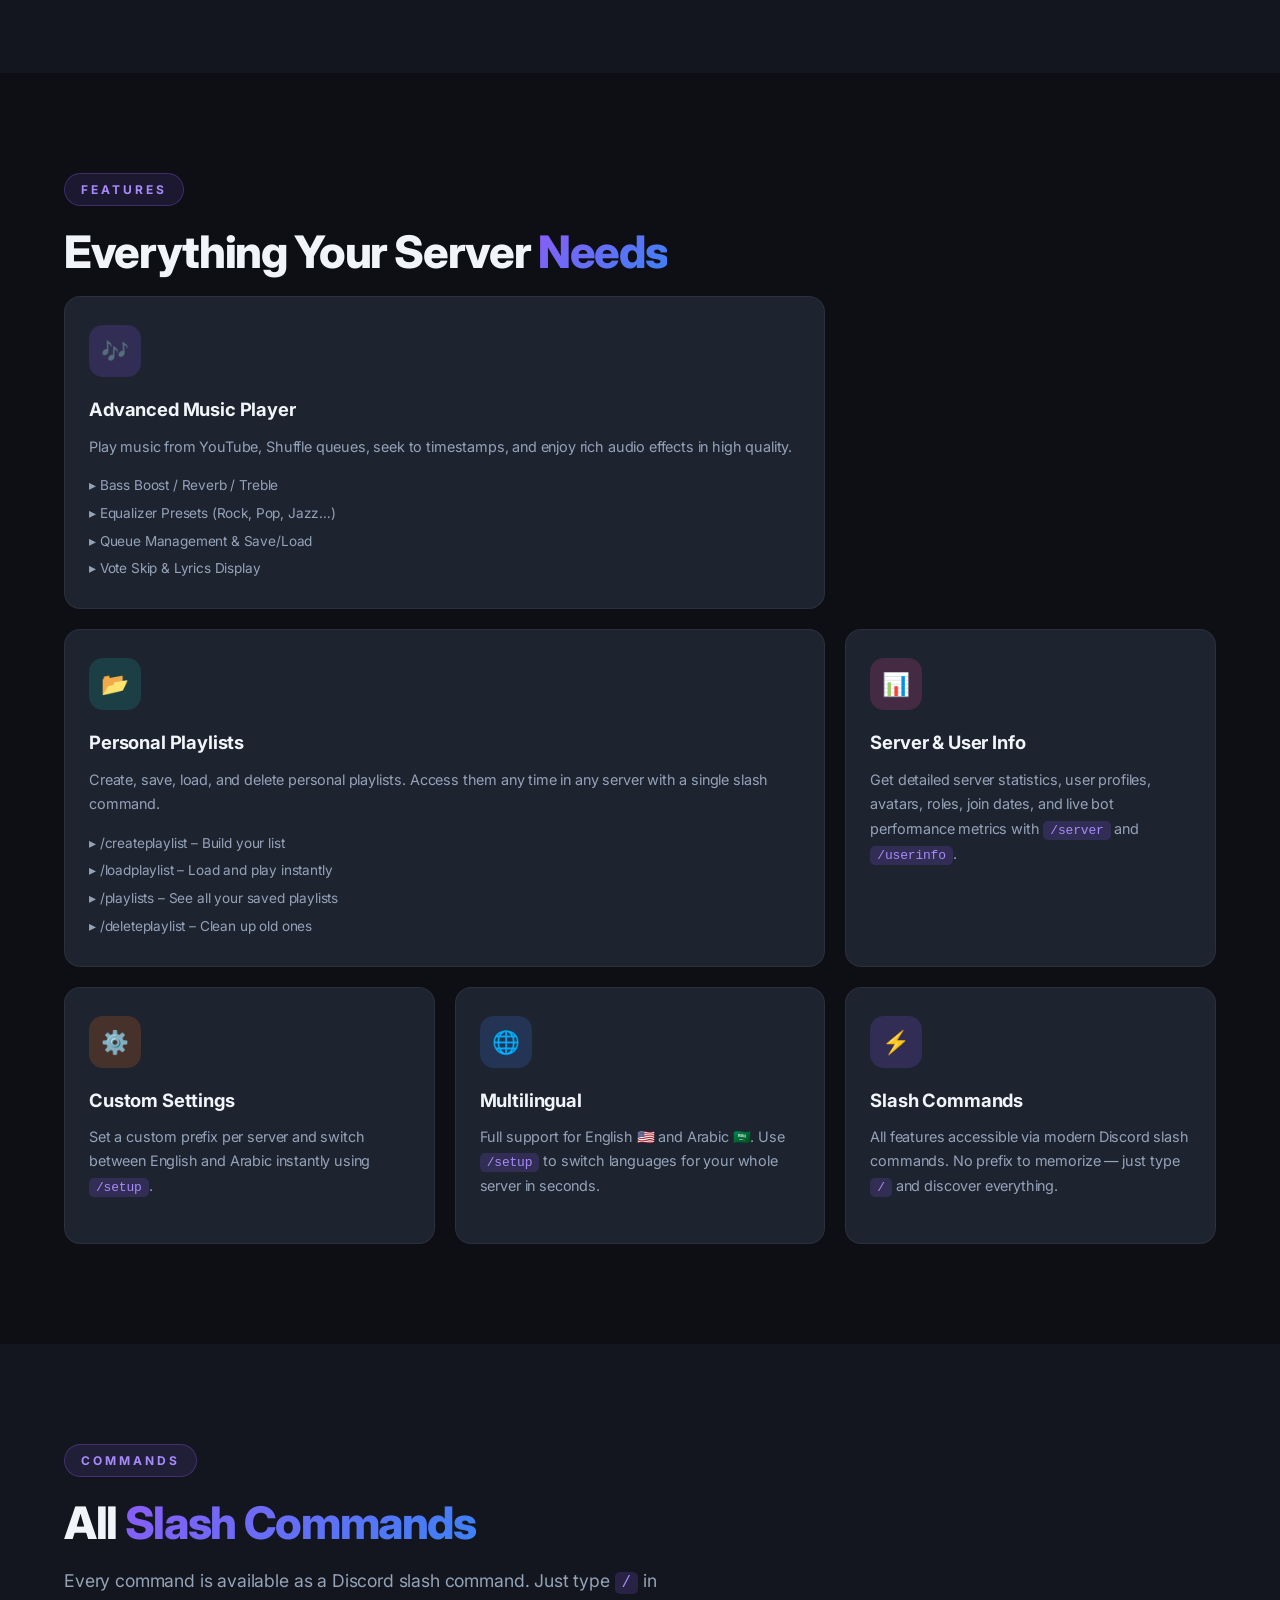
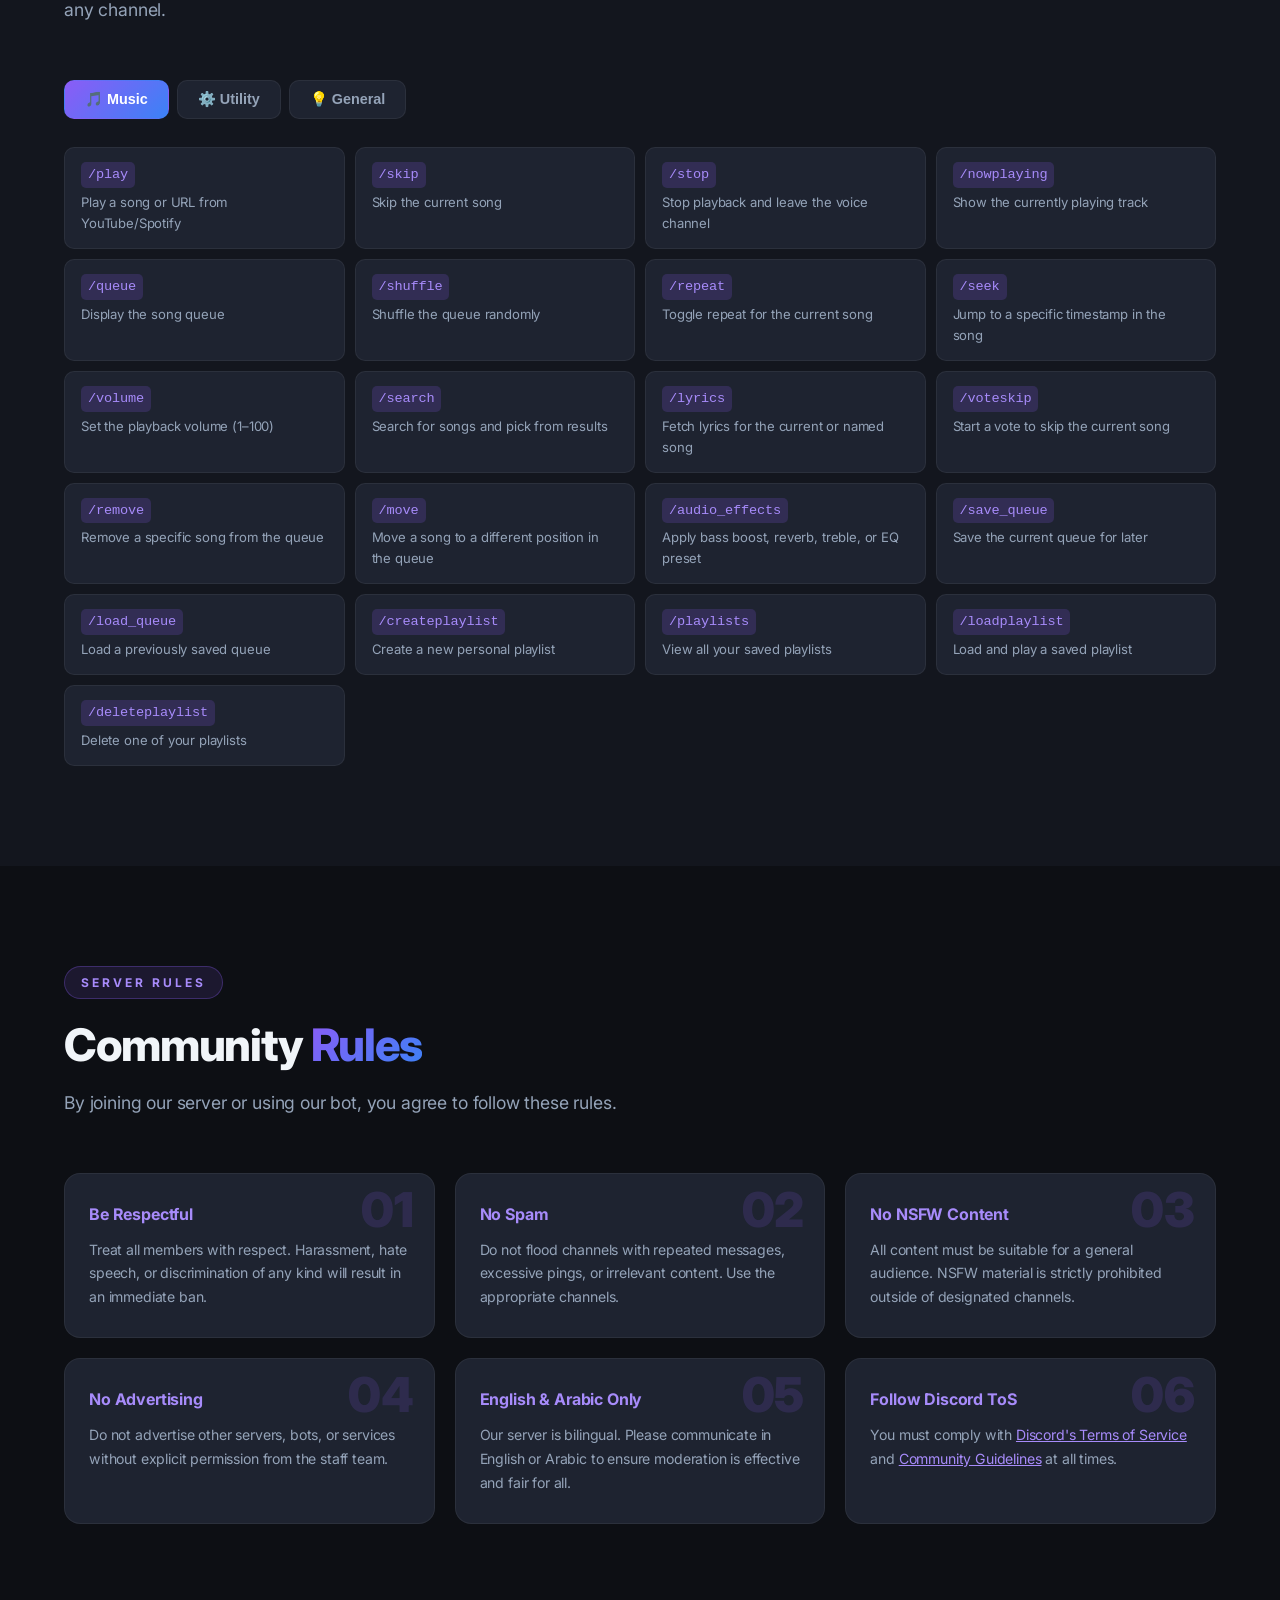
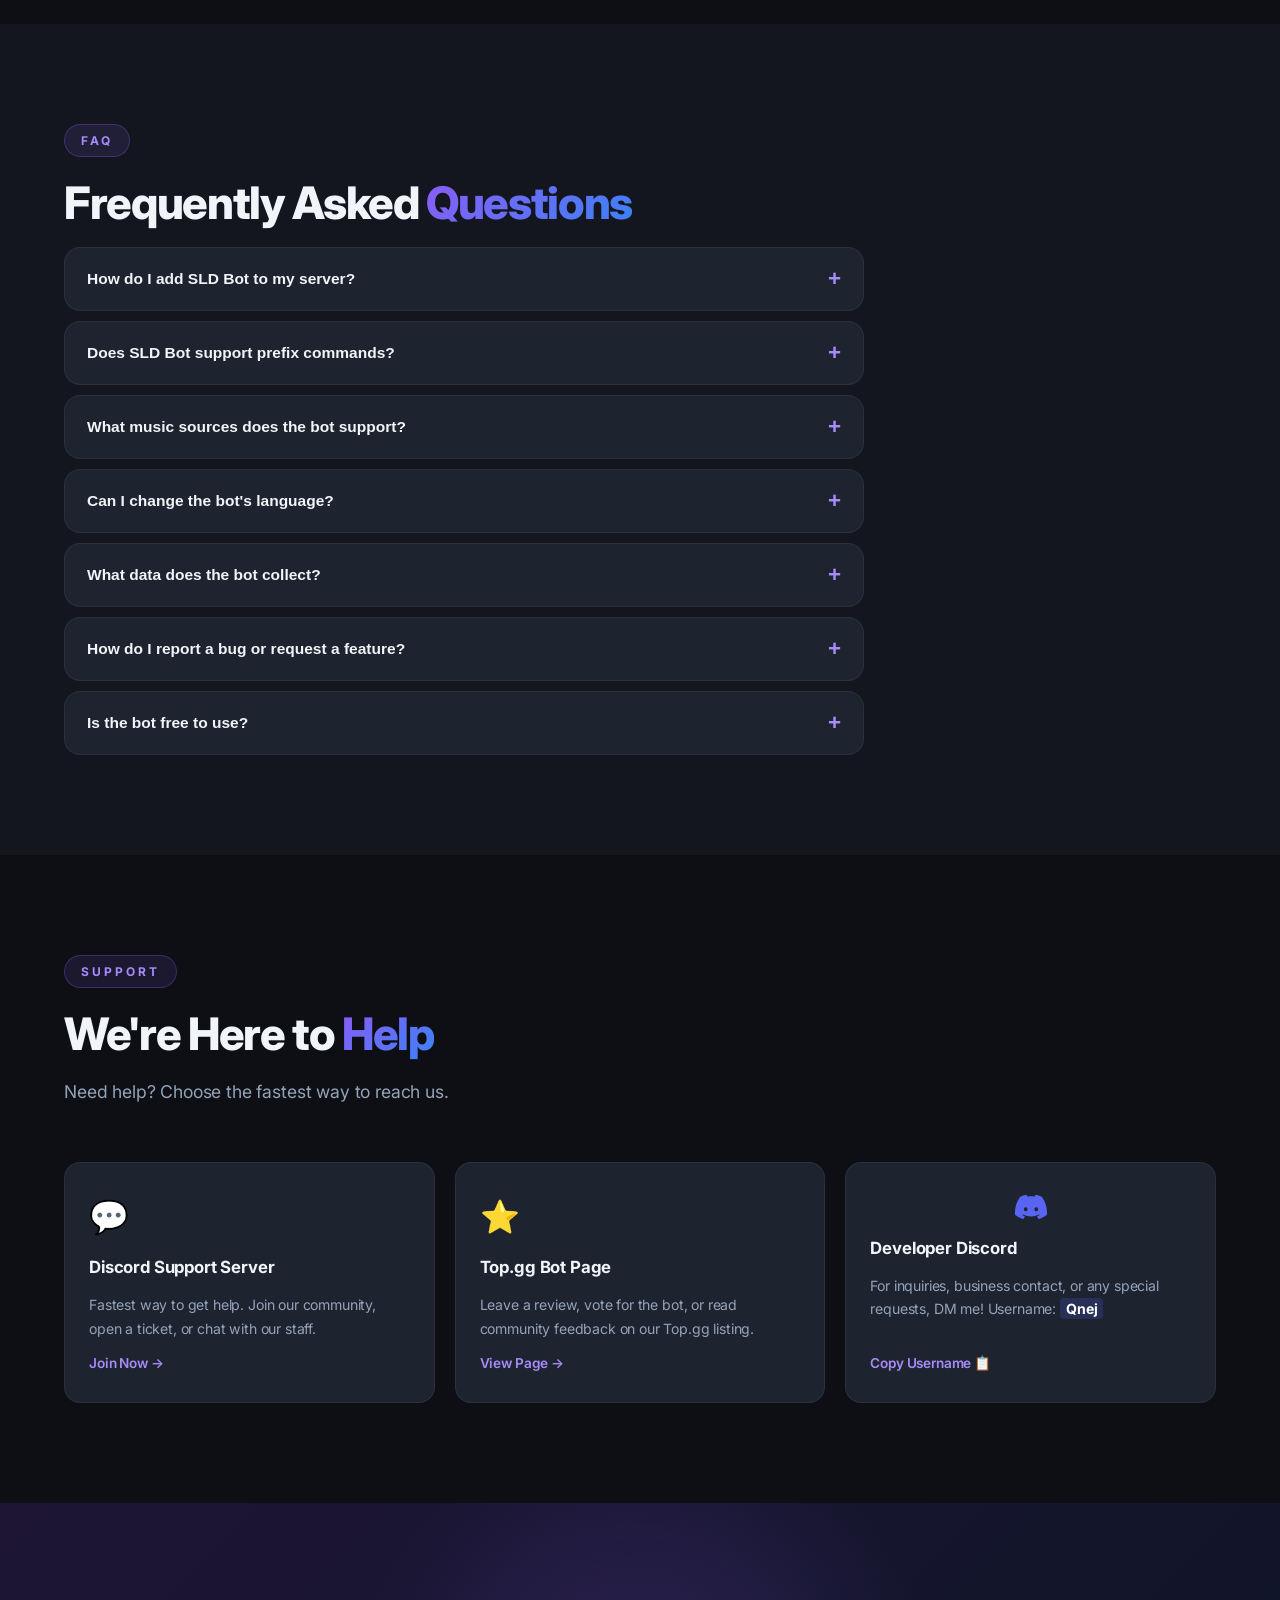
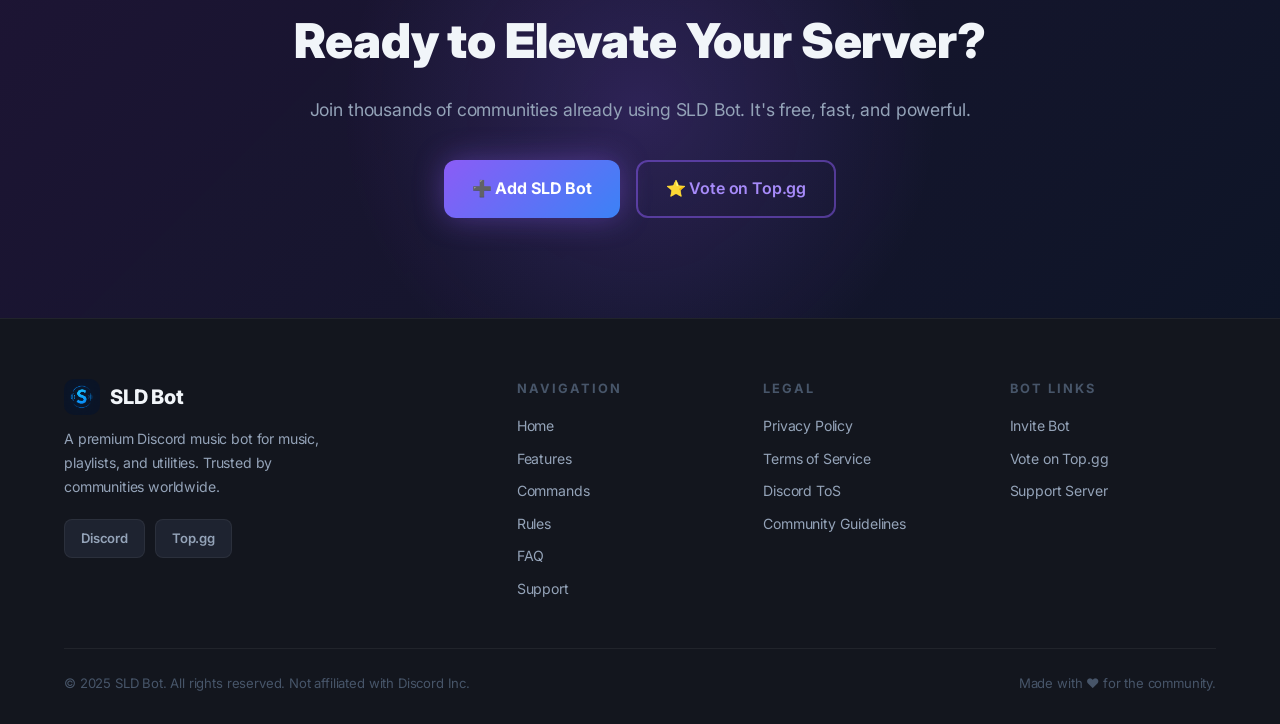
==== commit afac60e9: "update" ====
--- a/index.html
+++ b/index.html
@@ -53,9 +53,12 @@
         <a href="#" class="btn-nav login-discord-btn" id="nav-login-btn">
           Login
         </a>
-        <div id="user-profile" style="display: none; align-items: center; gap: 8px; margin-right: 12px; cursor: pointer;" title="Click to Logout" onmouseover="this.style.opacity='0.8'" onmouseout="this.style.opacity='1'">
-          <img id="nav-avatar" src="" alt="User Avatar" style="width: 36px; height: 36px; border-radius: 50%; border: 2px solid var(--purple-500); object-fit: cover;" />
-          <span id="nav-username" style="font-size: 0.95rem; font-weight: 600; color: var(--text-primary);"></span>
+        <div id="user-profile" style="display: none; align-items: center; gap: 10px; margin-right: 12px; cursor: pointer; background: rgba(139,92,246,0.1); padding: 4px 12px 4px 4px; border-radius: 20px; border: 1px solid rgba(139,92,246,0.3);" title="Open Dashboard" onmouseover="this.style.background='rgba(139,92,246,0.2)'" onmouseout="this.style.background='rgba(139,92,246,0.1)'">
+          <img id="nav-avatar" src="" alt="User Avatar" style="width: 32px; height: 32px; border-radius: 50%; object-fit: cover;" />
+          <div style="display: flex; flex-direction: column;">
+            <span id="nav-username" style="font-size: 0.85rem; font-weight: 700; color: var(--text-primary); line-height: 1.2;"></span>
+            <span style="font-size: 0.65rem; color: var(--purple-400); font-weight: 600; text-transform: uppercase; letter-spacing: 1px;">Dashboard</span>
+          </div>
         </div>
         <a href="https://discord.gg/Rj6qdkGcDH" class="btn-nav" id="nav-join-btn" target="_blank" rel="noopener">
           Join Server
@@ -535,6 +538,52 @@
     </div>
   </footer>
 
+  <!-- ===== DASHBOARD MODAL ===== -->
+  <div id="dashboardModal" class="dash-overlay" role="dialog" aria-modal="true" aria-labelledby="dashModalTitle">
+    <div class="dash-modal">
+      <div class="dash-header">
+        <div class="dash-user-info">
+          <img id="dash-avatar" src="" alt="" class="dash-avatar" />
+          <div>
+            <div id="dash-username" class="dash-username"></div>
+            <div id="dash-userid" class="dash-userid"></div>
+          </div>
+        </div>
+        <button class="dash-close" id="dashClose" aria-label="Close">✕</button>
+      </div>
+      <div class="dash-body">
+        <div class="dash-section-label">Your Servers with Manage Permissions</div>
+        <div id="dash-servers-list" class="dash-servers-list">
+          <div class="dash-loading">
+            <span class="dash-spinner"></span>
+            Loading servers…
+          </div>
+        </div>
+        <div class="dash-footer-note">
+          More settings coming soon — stay tuned! 🚀
+        </div>
+      </div>
+    </div>
+  </div>
+
+  <!-- ===== FLOATING CTA ===== -->
+  <div class="fab-wrap" id="fabWrap">
+    <div class="fab-menu" id="fabMenu">
+      <a href="https://discord.com/oauth2/authorize?client_id=1289557315741159544&scope=bot+applications.commands&permissions=37080128"
+        class="fab-item" id="fab-invite" target="_blank" rel="noopener" title="Add to Server">
+        <span class="fab-icon">➕</span>
+        <span class="fab-label">Add to Server</span>
+      </a>
+      <a href="https://discord.gg/Rj6qdkGcDH" class="fab-item" id="fab-support" target="_blank" rel="noopener" title="Support Server">
+        <span class="fab-icon">💬</span>
+        <span class="fab-label">Support</span>
+      </a>
+    </div>
+    <button class="fab-main" id="fabMain" aria-label="Quick Actions" aria-expanded="false">
+      <span class="fab-main-icon">⚡</span>
+    </button>
+  </div>
+
   <script src="translations.js"></script>
   <script src="script.js"></script>
 </body>
--- a/style.css
+++ b/style.css
@@ -956,12 +956,10 @@
   .features-grid { grid-template-columns: 1fr; }
   .feature-card.large { grid-column: span 1; }
   .footer-grid { grid-template-columns: 1fr; }
-  .nav-links { display: none; position: fixed; top: 72px; left: 0; right: 0; flex-direction: column; background: rgba(13,15,20,0.97); backdrop-filter: blur(20px); padding: 20px; gap: 4px; border-bottom: 1px solid var(--border-subtle); }
-  .nav-links.open { display: flex; }
-  .hamburger { display: flex; }
   .hero { padding: 100px 24px 60px; }
   .section { padding: 70px 0; }
 }
+
 @media (max-width: 420px) {
   .rules-grid { grid-template-columns: 1fr; }
   .support-grid { grid-template-columns: 1fr; }
@@ -1039,3 +1037,398 @@
 .section-title {
   letter-spacing: -0.03em;
 }
+
+/* ========================================================
+   DASHBOARD MODAL
+   ======================================================== */
+.dash-overlay {
+  position: fixed;
+  inset: 0;
+  z-index: 9000;
+  background: rgba(0,0,0,0.65);
+  backdrop-filter: blur(8px);
+  display: none;
+  align-items: center;
+  justify-content: center;
+  padding: 20px;
+  animation: fadeIn 0.25s ease;
+}
+.dash-overlay.visible {
+  display: flex;
+}
+@keyframes fadeIn {
+  from { opacity: 0; }
+  to   { opacity: 1; }
+}
+.dash-modal {
+  background: var(--bg-surface);
+  border: 1px solid var(--border);
+  border-radius: var(--radius-lg);
+  width: 100%;
+  max-width: 560px;
+  max-height: 85vh;
+  display: flex;
+  flex-direction: column;
+  box-shadow: 0 24px 80px rgba(0,0,0,0.6), var(--shadow-glow);
+  animation: slideUp 0.3s cubic-bezier(0.16, 1, 0.3, 1);
+  overflow: hidden;
+}
+@keyframes slideUp {
+  from { opacity: 0; transform: translateY(30px) scale(0.97); }
+  to   { opacity: 1; transform: translateY(0)   scale(1);    }
+}
+.dash-header {
+  display: flex;
+  align-items: center;
+  justify-content: space-between;
+  padding: 20px 24px;
+  border-bottom: 1px solid var(--border-subtle);
+  flex-shrink: 0;
+}
+.dash-user-info {
+  display: flex;
+  align-items: center;
+  gap: 14px;
+}
+.dash-avatar {
+  width: 48px; height: 48px;
+  border-radius: 50%;
+  border: 2px solid var(--purple-500);
+  object-fit: cover;
+}
+.dash-username {
+  font-size: 1rem;
+  font-weight: 700;
+  color: var(--text-primary);
+}
+.dash-userid {
+  font-size: 0.78rem;
+  color: var(--text-muted);
+  margin-top: 2px;
+}
+.dash-close {
+  background: rgba(255,255,255,0.06);
+  border: 1px solid var(--border-subtle);
+  color: var(--text-secondary);
+  width: 34px; height: 34px;
+  border-radius: 8px;
+  cursor: pointer;
+  font-size: 0.9rem;
+  display: flex; align-items: center; justify-content: center;
+  transition: all var(--transition);
+  flex-shrink: 0;
+}
+.dash-close:hover {
+  background: rgba(239,68,68,0.15);
+  border-color: rgba(239,68,68,0.4);
+  color: #f87171;
+}
+.dash-body {
+  padding: 20px 24px 24px;
+  overflow-y: auto;
+  flex: 1;
+}
+.dash-section-label {
+  font-size: 0.72rem;
+  font-weight: 700;
+  letter-spacing: 2px;
+  text-transform: uppercase;
+  color: var(--text-muted);
+  margin-bottom: 14px;
+}
+.dash-servers-list {
+  display: flex;
+  flex-direction: column;
+  gap: 8px;
+  min-height: 80px;
+}
+.dash-loading {
+  display: flex;
+  align-items: center;
+  gap: 10px;
+  color: var(--text-secondary);
+  font-size: 0.9rem;
+  padding: 16px 0;
+}
+.dash-spinner {
+  width: 18px; height: 18px;
+  border: 2px solid rgba(139,92,246,0.3);
+  border-top-color: var(--purple-400);
+  border-radius: 50%;
+  animation: spin 0.7s linear infinite;
+  flex-shrink: 0;
+}
+@keyframes spin {
+  to { transform: rotate(360deg); }
+}
+.dash-server-item {
+  display: flex;
+  align-items: center;
+  justify-content: space-between;
+  gap: 12px;
+  background: var(--bg-card);
+  border: 1px solid var(--border-subtle);
+  border-radius: var(--radius-sm);
+  padding: 12px 14px;
+  transition: border-color var(--transition), background var(--transition);
+}
+.dash-server-item:hover {
+  border-color: rgba(139,92,246,0.35);
+  background: var(--bg-card-hover);
+}
+.dash-server-left {
+  display: flex;
+  align-items: center;
+  gap: 12px;
+  min-width: 0;
+}
+.dash-server-icon {
+  width: 40px; height: 40px;
+  border-radius: 12px;
+  object-fit: cover;
+  flex-shrink: 0;
+  background: var(--bg-elevated);
+  border: 1px solid var(--border-subtle);
+}
+.dash-server-icon-placeholder {
+  width: 40px; height: 40px;
+  border-radius: 12px;
+  background: var(--gradient-primary);
+  display: flex; align-items: center; justify-content: center;
+  font-size: 0.85rem;
+  font-weight: 800;
+  color: #fff;
+  flex-shrink: 0;
+}
+.dash-server-name {
+  font-size: 0.9rem;
+  font-weight: 600;
+  color: var(--text-primary);
+  white-space: nowrap;
+  overflow: hidden;
+  text-overflow: ellipsis;
+}
+.dash-server-tag {
+  font-size: 0.72rem;
+  color: var(--text-muted);
+  margin-top: 2px;
+}
+.dash-invite-btn {
+  display: inline-flex;
+  align-items: center;
+  gap: 5px;
+  padding: 7px 14px;
+  background: var(--gradient-primary);
+  color: #fff;
+  border-radius: 8px;
+  font-size: 0.8rem;
+  font-weight: 700;
+  white-space: nowrap;
+  flex-shrink: 0;
+  transition: opacity var(--transition), transform var(--transition);
+}
+.dash-invite-btn:hover {
+  opacity: 0.85;
+  transform: translateY(-1px);
+}
+.dash-invite-btn.has-bot {
+  background: rgba(34,197,94,0.15);
+  color: var(--green-500);
+  border: 1px solid rgba(34,197,94,0.3);
+}
+.dash-invite-btn.has-bot:hover {
+  background: rgba(34,197,94,0.25);
+}
+.dash-empty {
+  text-align: center;
+  color: var(--text-muted);
+  font-size: 0.88rem;
+  padding: 24px 0;
+}
+.dash-footer-note {
+  margin-top: 16px;
+  padding: 12px 16px;
+  background: rgba(139,92,246,0.08);
+  border: 1px solid rgba(139,92,246,0.2);
+  border-radius: var(--radius-sm);
+  font-size: 0.82rem;
+  color: var(--purple-400);
+  text-align: center;
+}
+
+/* ========================================================
+   FLOATING ACTION BUTTON (FAB)
+   ======================================================== */
+.fab-wrap {
+  position: fixed;
+  bottom: 28px;
+  right: 28px;
+  z-index: 800;
+  display: flex;
+  flex-direction: column;
+  align-items: flex-end;
+  gap: 10px;
+}
+.fab-main {
+  width: 54px; height: 54px;
+  background: var(--gradient-primary);
+  border: none;
+  border-radius: 50%;
+  cursor: pointer;
+  color: #fff;
+  font-size: 1.3rem;
+  display: flex; align-items: center; justify-content: center;
+  box-shadow: 0 4px 24px rgba(139,92,246,0.5);
+  transition: transform 0.3s cubic-bezier(0.34,1.56,0.64,1), box-shadow var(--transition);
+  position: relative;
+  z-index: 2;
+}
+.fab-main:hover {
+  transform: scale(1.1);
+  box-shadow: 0 6px 32px rgba(139,92,246,0.7);
+}
+.fab-main.open {
+  transform: rotate(45deg) scale(1.05);
+}
+.fab-main-icon {
+  transition: transform 0.3s ease;
+  display: block;
+}
+.fab-menu {
+  display: flex;
+  flex-direction: column;
+  gap: 8px;
+  align-items: flex-end;
+  pointer-events: none;
+  opacity: 0;
+  transform: translateY(12px);
+  transition: opacity 0.25s ease, transform 0.25s cubic-bezier(0.16,1,0.3,1);
+}
+.fab-menu.open {
+  pointer-events: all;
+  opacity: 1;
+  transform: translateY(0);
+}
+.fab-item {
+  display: flex;
+  align-items: center;
+  gap: 10px;
+  padding: 9px 16px 9px 12px;
+  background: var(--bg-elevated);
+  border: 1px solid var(--border);
+  border-radius: 28px;
+  color: var(--text-primary);
+  font-size: 0.88rem;
+  font-weight: 600;
+  white-space: nowrap;
+  box-shadow: 0 4px 20px rgba(0,0,0,0.4);
+  transition: background var(--transition), border-color var(--transition), transform var(--transition);
+}
+.fab-item:hover {
+  background: rgba(139,92,246,0.18);
+  border-color: var(--purple-500);
+  transform: translateX(-4px);
+}
+.fab-icon {
+  font-size: 1rem;
+  width: 24px; height: 24px;
+  display: flex; align-items: center; justify-content: center;
+  background: rgba(139,92,246,0.2);
+  border-radius: 50%;
+}
+.fab-label {
+  font-size: 0.83rem;
+}
+
+/* ========================================================
+   MOBILE RESPONSIVENESS IMPROVEMENTS
+   ======================================================== */
+@media (max-width: 600px) {
+  /* Hide lang + login from top bar on mobile */
+  .nav-actions {
+    display: none;
+  }
+  /* Hamburger always visible */
+  .hamburger { display: flex; }
+
+  /* Nav links mobile panel gets lang + login appended via JS */
+  .nav-links {
+    display: none;
+    position: fixed;
+    top: 64px; left: 0; right: 0;
+    flex-direction: column;
+    background: rgba(13,15,20,0.97);
+    backdrop-filter: blur(20px);
+    padding: 16px;
+    gap: 4px;
+    border-bottom: 1px solid var(--border-subtle);
+    z-index: 999;
+  }
+  .nav-links.open { display: flex; }
+
+  /* Mobile nav extra items (lang + login injected by JS) */
+  .mobile-nav-divider {
+    height: 1px;
+    background: var(--border-subtle);
+    margin: 10px 0;
+  }
+  .mobile-nav-actions {
+    display: flex;
+    flex-direction: column;
+    gap: 8px;
+    padding-top: 4px;
+  }
+  .mobile-lang-row {
+    display: flex;
+    gap: 8px;
+  }
+  .mobile-lang-btn {
+    flex: 1;
+    display: flex;
+    align-items: center;
+    justify-content: center;
+    gap: 8px;
+    padding: 10px;
+    background: var(--bg-card);
+    border: 1px solid var(--border-subtle);
+    border-radius: 10px;
+    color: var(--text-secondary);
+    font-size: 0.88rem;
+    font-weight: 600;
+    cursor: pointer;
+    transition: all var(--transition);
+  }
+  .mobile-lang-btn.active {
+    background: rgba(139,92,246,0.15);
+    border-color: var(--purple-500);
+    color: var(--text-primary);
+  }
+  .mobile-login-btn {
+    display: flex;
+    align-items: center;
+    justify-content: center;
+    gap: 8px;
+    padding: 11px;
+    background: var(--gradient-primary);
+    color: #fff;
+    border-radius: 10px;
+    font-size: 0.9rem;
+    font-weight: 700;
+    transition: opacity var(--transition);
+  }
+  .mobile-login-btn:hover { opacity: 0.85; }
+
+  /* FAB smaller on mobile */
+  .fab-wrap { bottom: 20px; right: 16px; }
+  .fab-main { width: 48px; height: 48px; font-size: 1.1rem; }
+}
+
+@media (max-width: 420px) {
+  .rules-grid  { grid-template-columns: 1fr; }
+  .support-grid{ grid-template-columns: 1fr; }
+  .about-grid  { grid-template-columns: 1fr; }
+  /* Dashboard modal full screen on small phones */
+  .dash-modal { max-height: 100vh; border-radius: 0; }
+  .dash-overlay { padding: 0; align-items: flex-end; }
+}
+
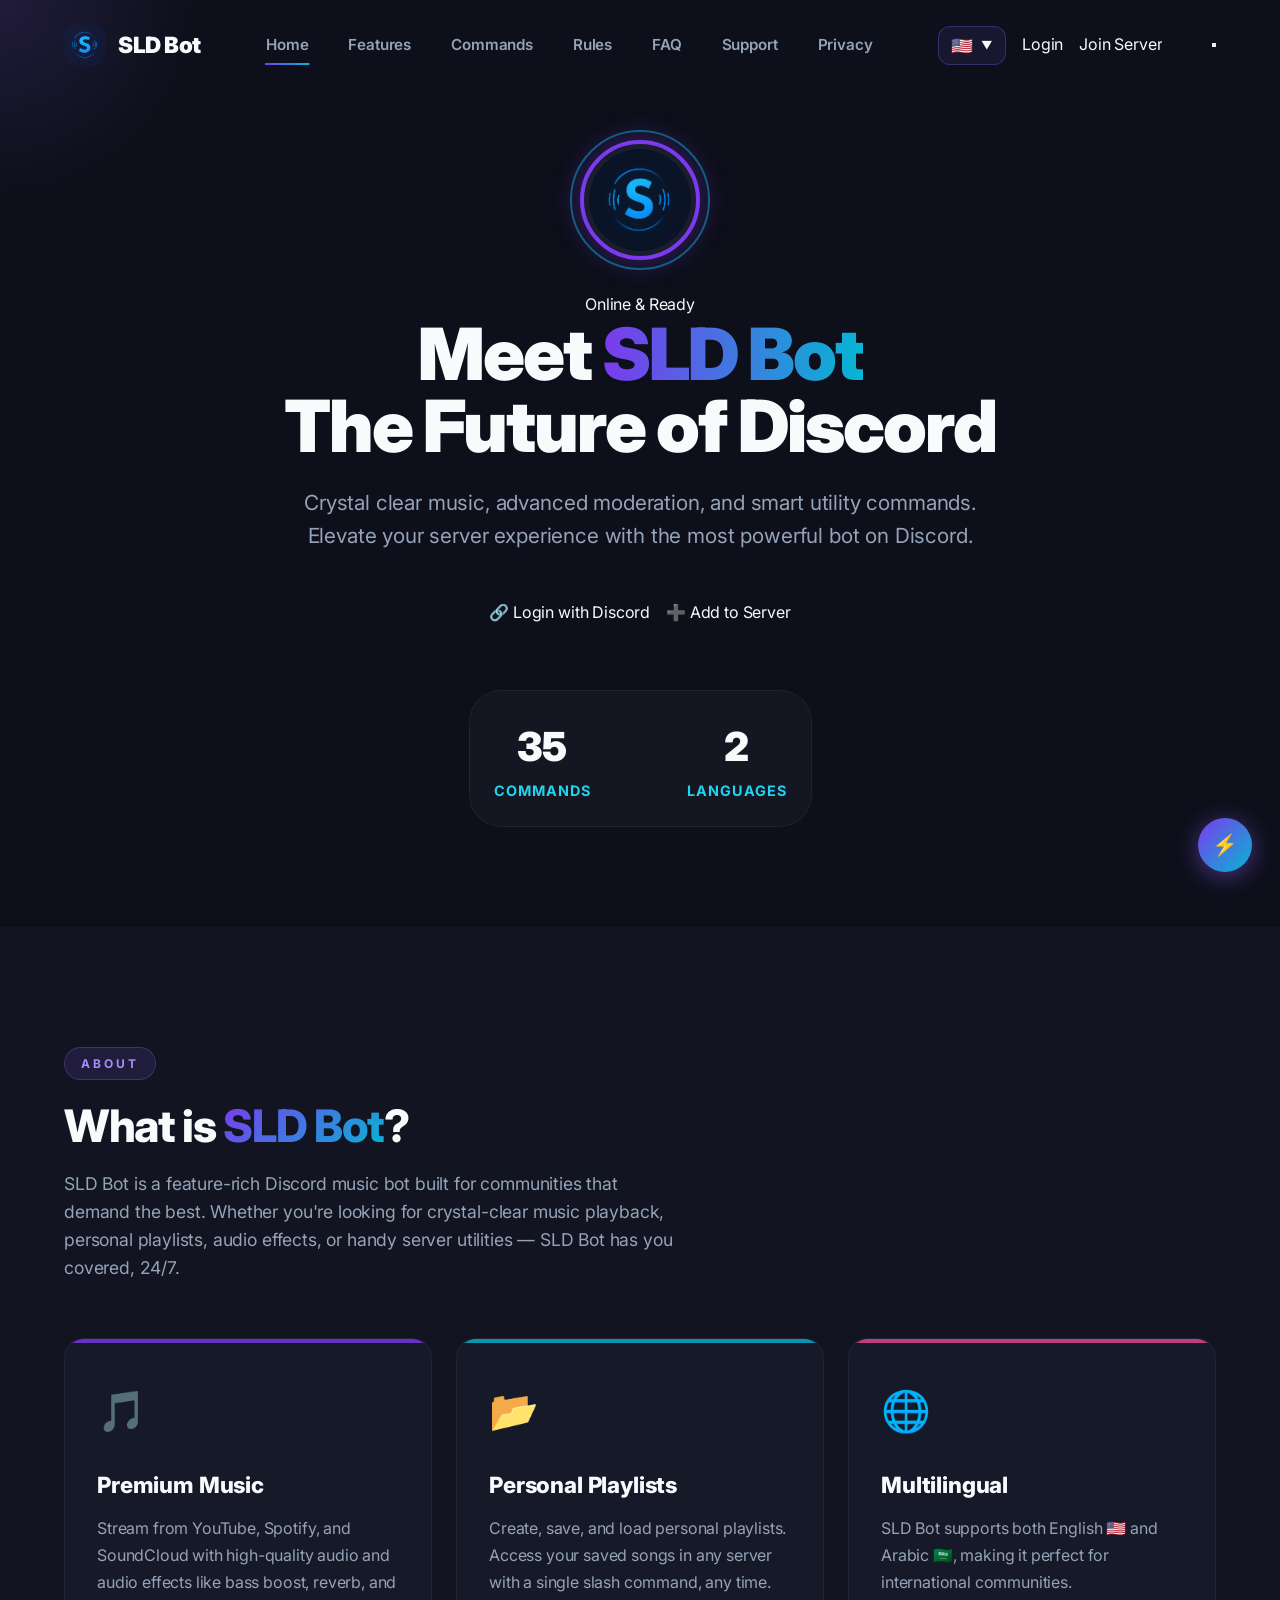
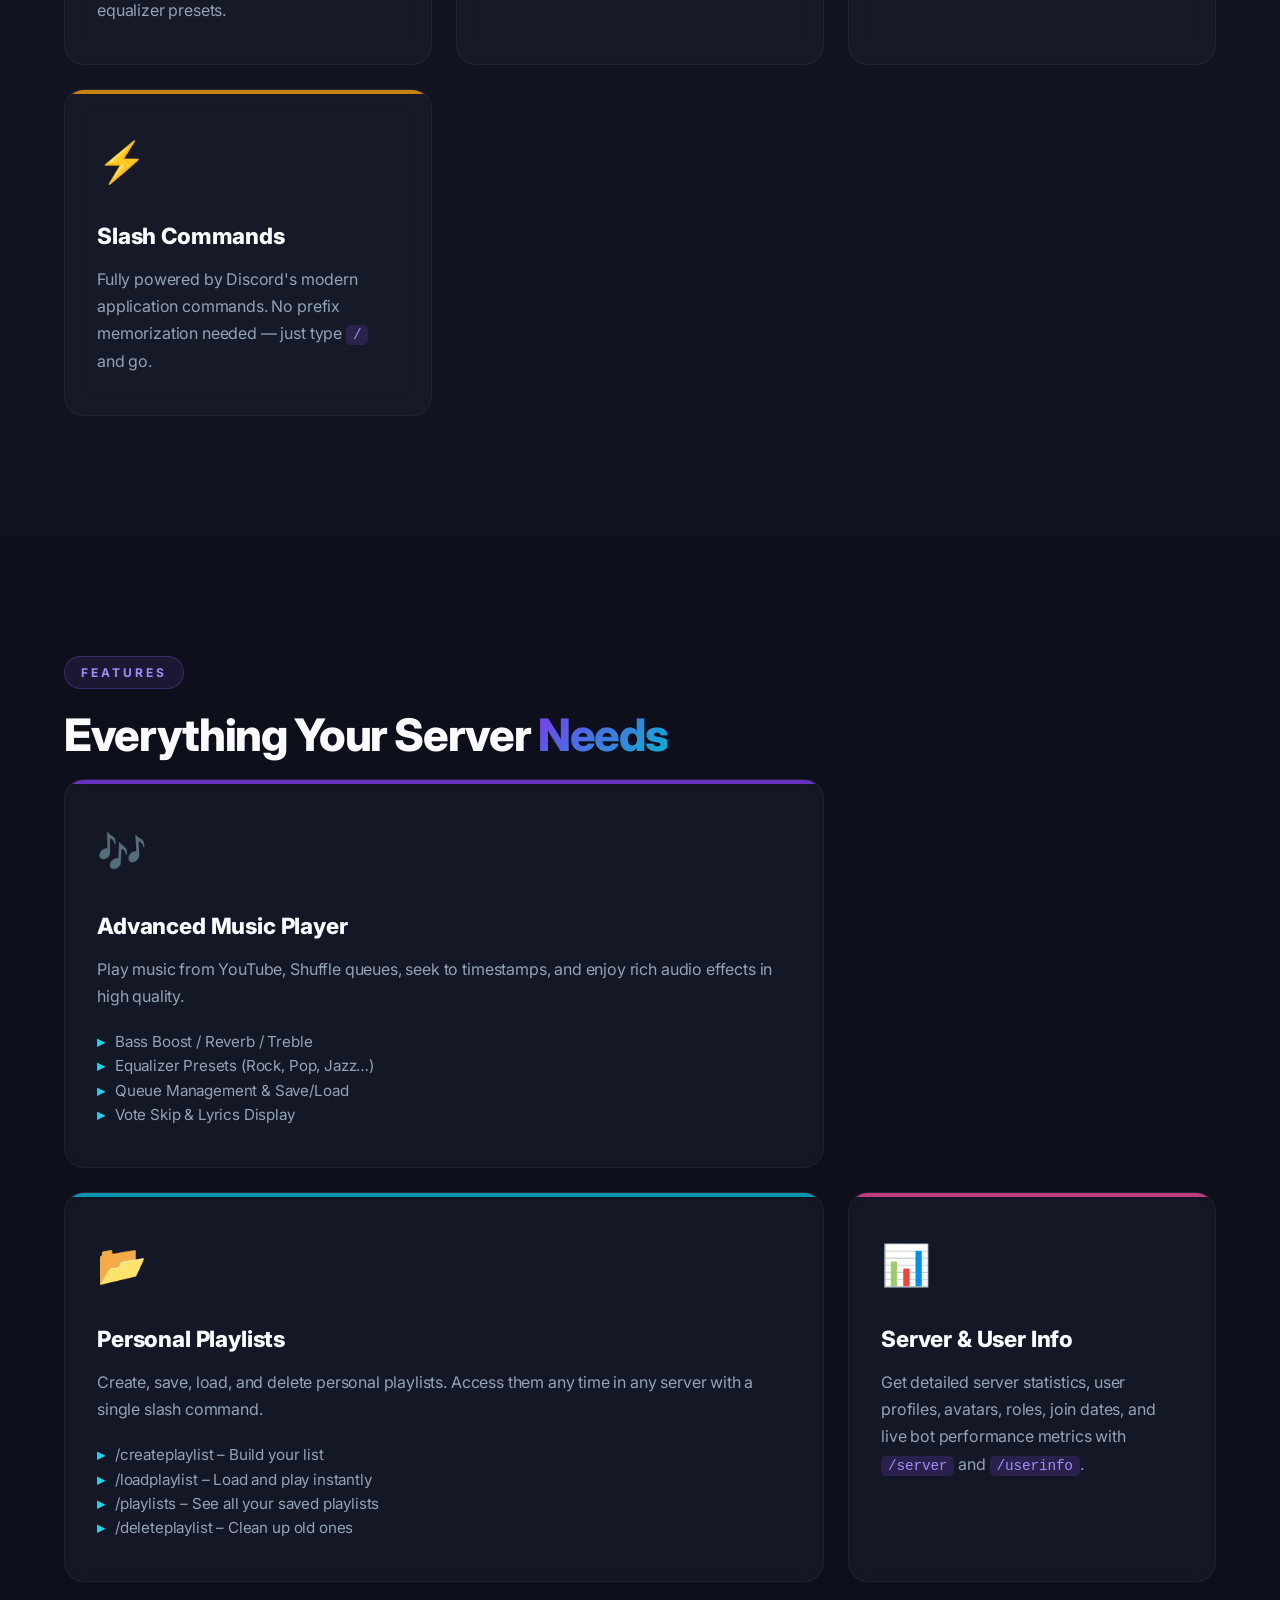
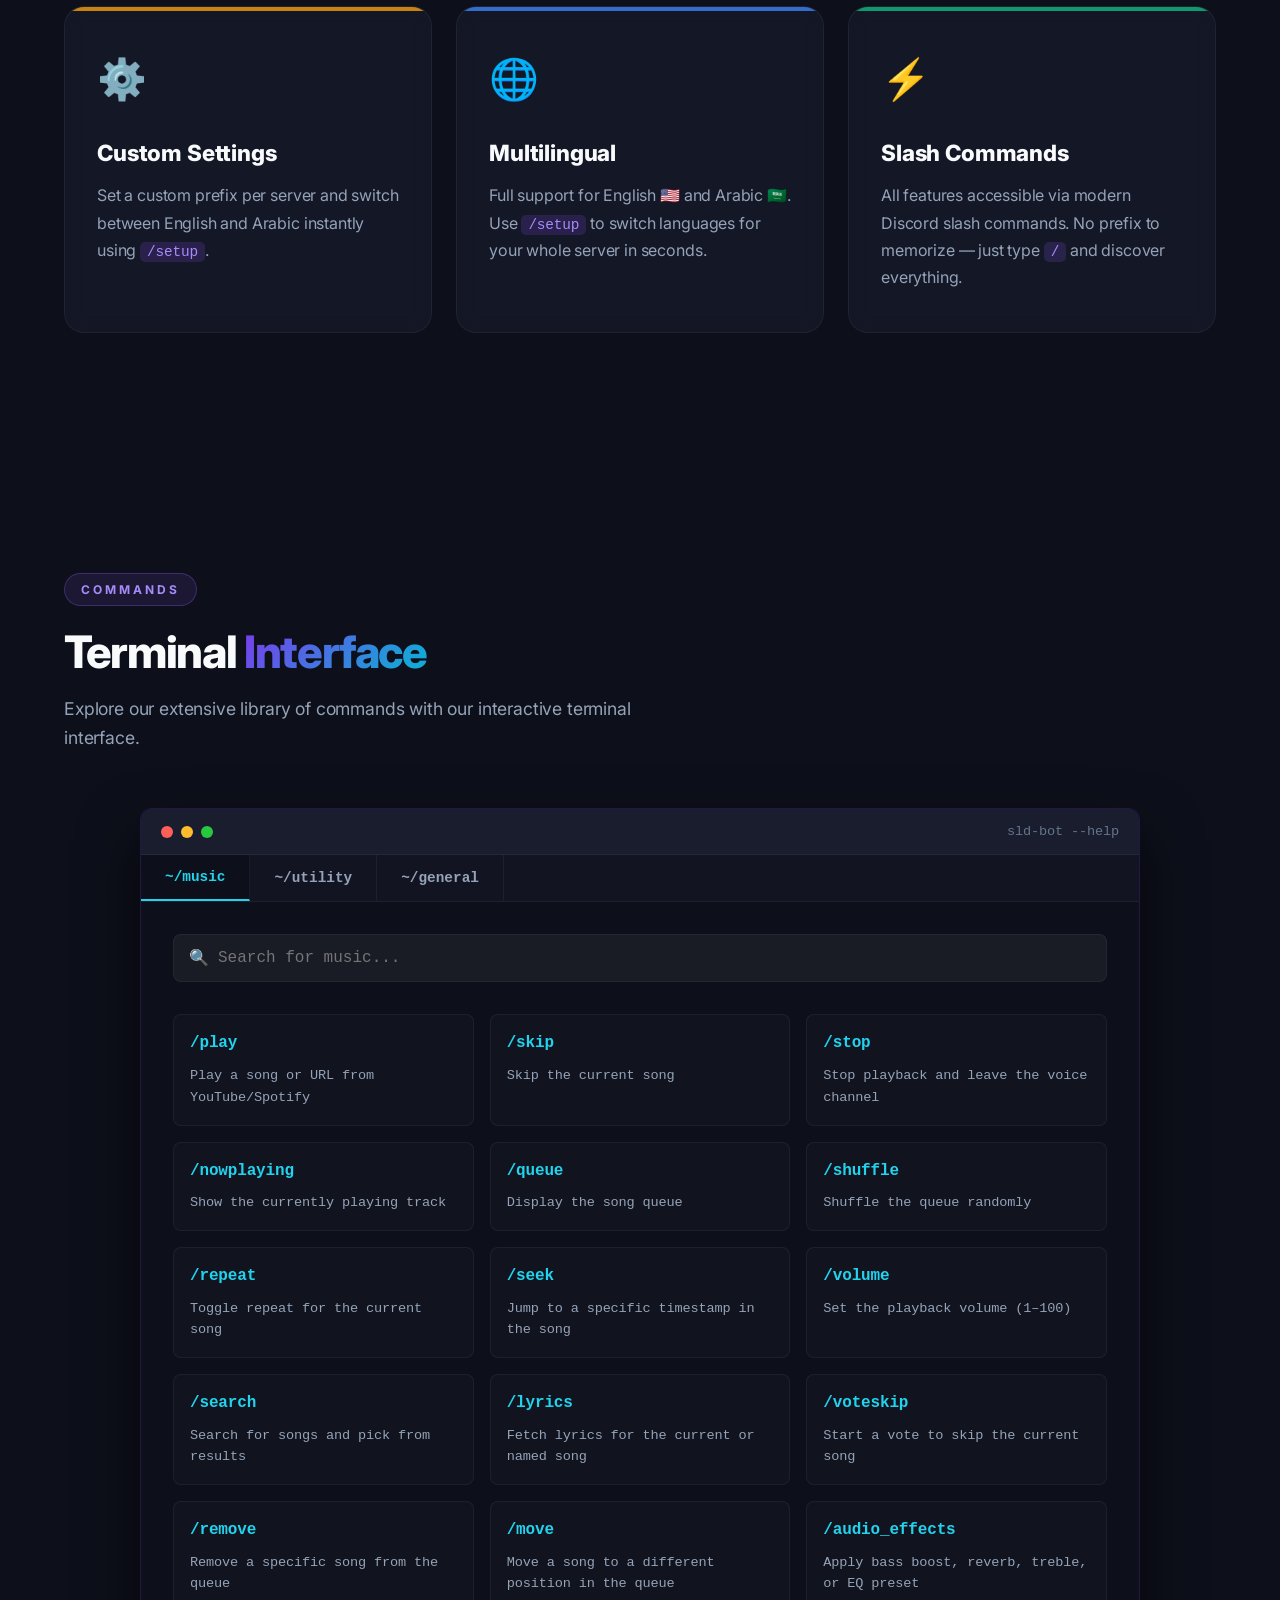
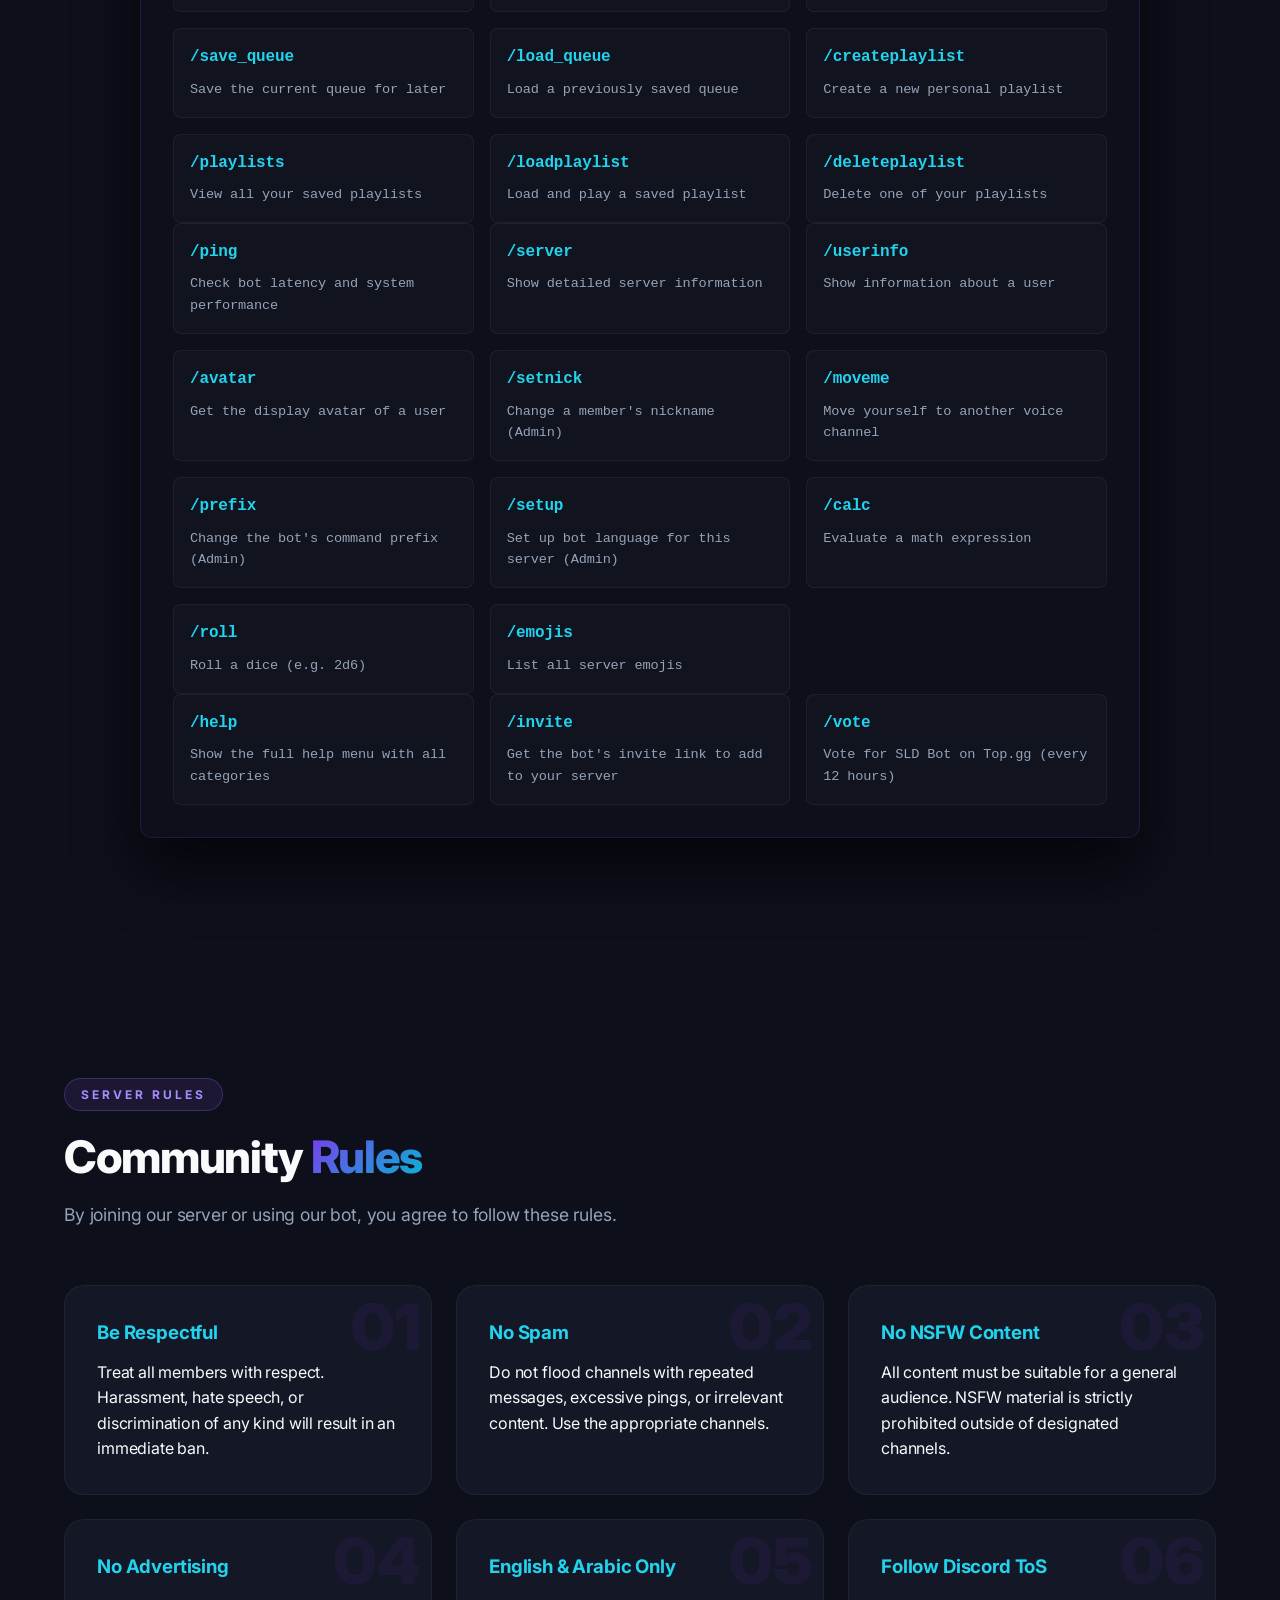
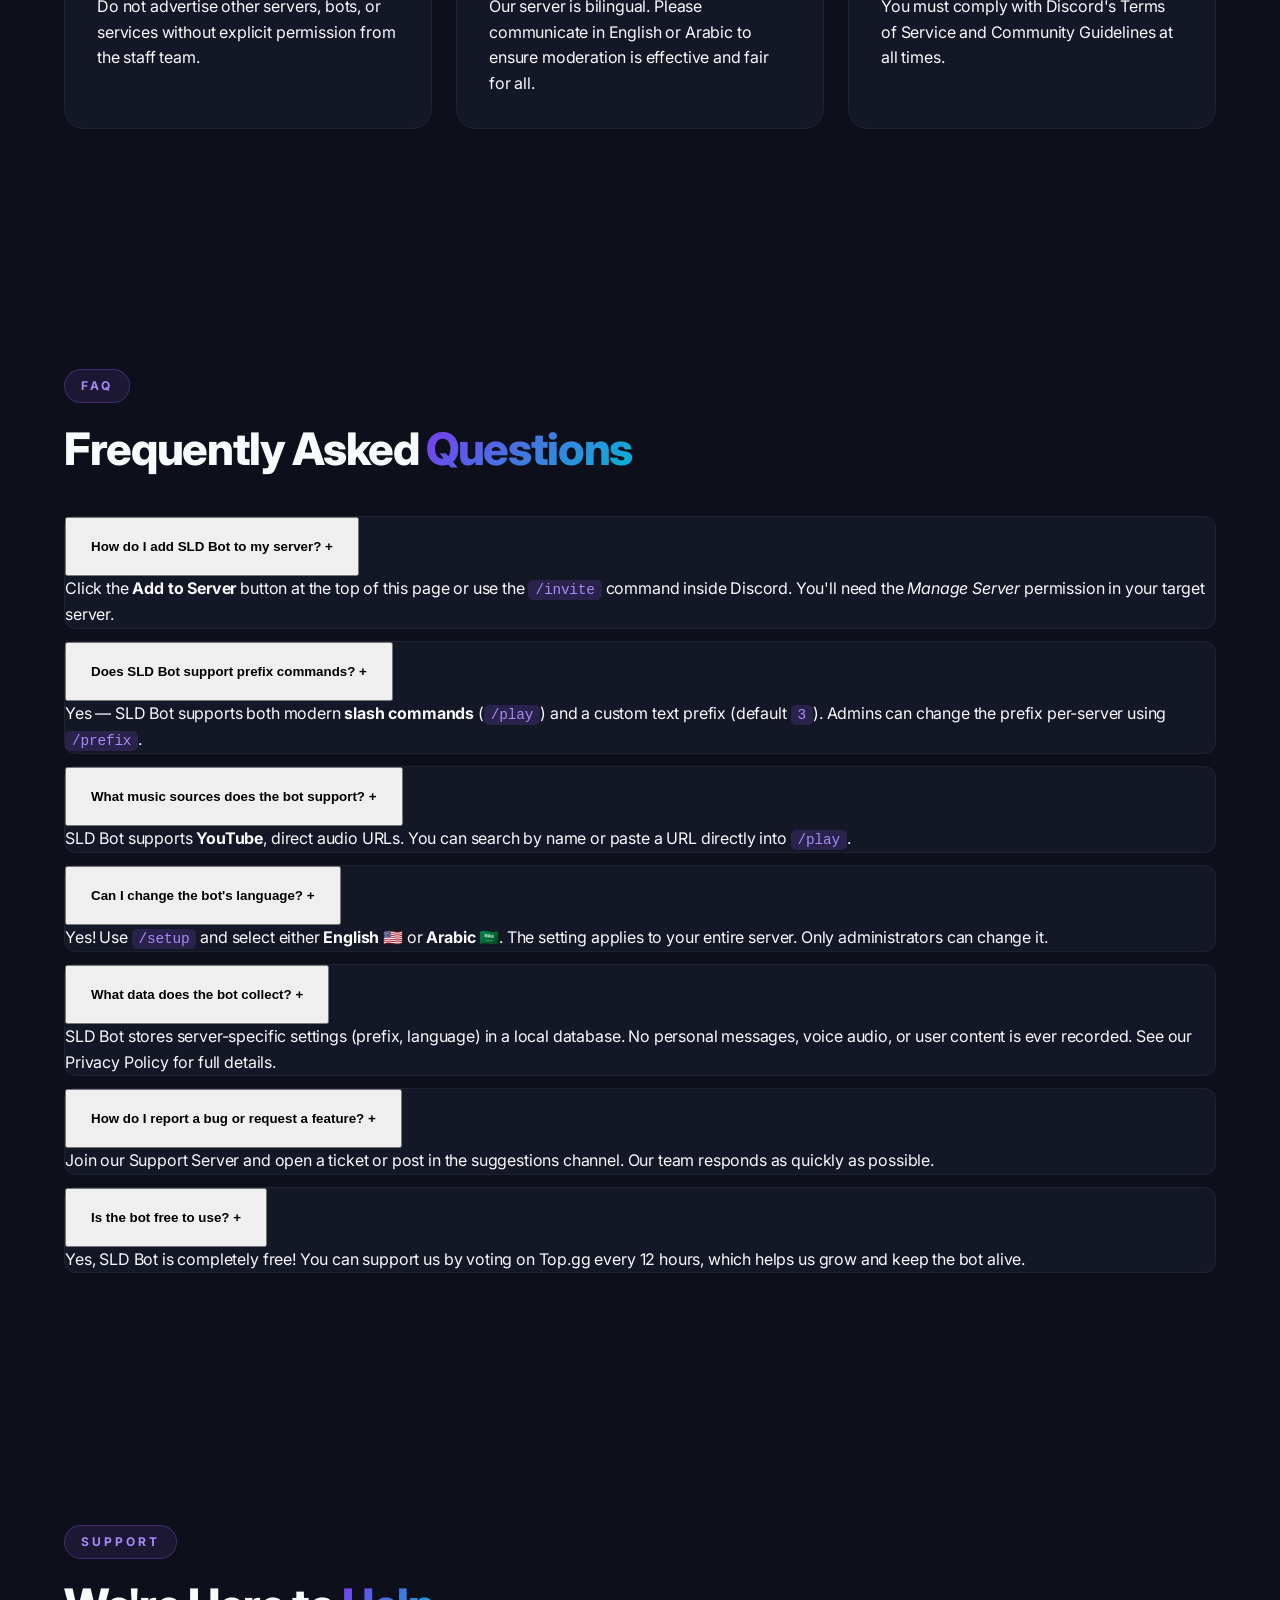
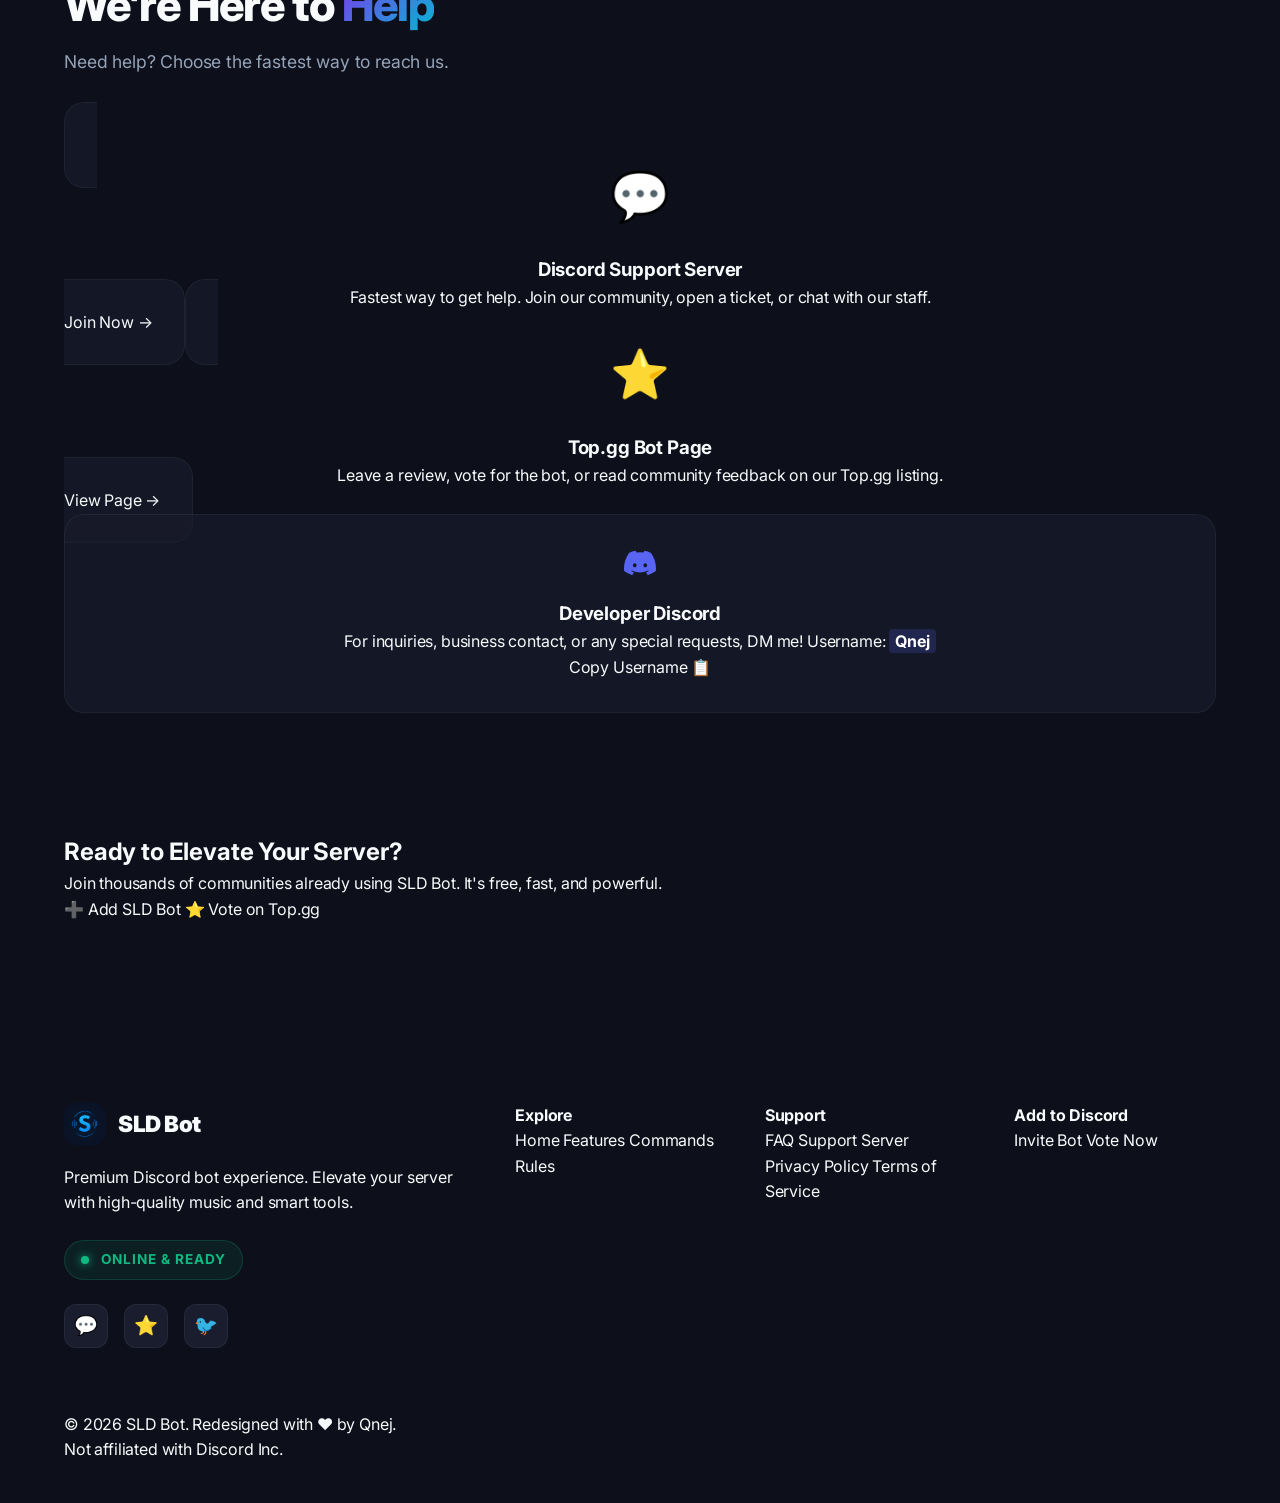
==== commit 7705cd90: "update" ====
--- a/index.html
+++ b/index.html
@@ -19,6 +19,16 @@
 
 <body>
 
+  <!-- ===== LOADING SCREEN ===== -->
+  <div id="loading-screen">
+    <div class="loader-content">
+      <img src="logo.png" alt="SLD Bot" class="loader-logo" />
+      <div class="loader-bar">
+        <div class="loader-progress"></div>
+      </div>
+    </div>
+  </div>
+
   <!-- ===== NAVBAR ===== -->
   <nav id="navbar" class="navbar">
     <div class="nav-container">
@@ -73,23 +83,29 @@
   <!-- ===== HERO ===== -->
   <section id="home" class="hero">
     <div class="hero-bg">
+      <div class="particles-container" id="hero-particles"></div>
       <div class="orb orb-1"></div>
       <div class="orb orb-2"></div>
       <div class="orb orb-3"></div>
-      <div class="particles" id="particles"></div>
     </div>
     <div class="hero-content">
+      <div class="hero-avatar-wrap animate-entrance">
+        <div class="avatar-ring"></div>
+        <div class="hero-avatar">
+          <img src="logo.png" alt="SLD Bot" />
+        </div>
+      </div>
       <div class="hero-badge animate-entrance">
         <span class="badge-dot"></span>
         Online &amp; Ready
       </div>
       <h1 class="hero-title animate-entrance delay-1">
-        Meet <span class="gradient-text">SLD Bot</span><br />
-        Your Ultimate Discord Companion
+        Meet <span class="gradient-text-animated">SLD Bot</span><br />
+        The Future of Discord
       </h1>
       <p class="hero-desc animate-entrance delay-2">
-        Premium music playback, personal playlists, audio effects, and smart utilities — all packed into one sleek bot.
-        Supports slash commands, multilingual, and always online.
+        Crystal clear music, advanced moderation, and smart utility commands. 
+        Elevate your server experience with the most powerful bot on Discord.
       </p>
       <div class="hero-actions animate-entrance delay-3">
         <a href="#" class="btn-primary login-discord-btn">
@@ -110,7 +126,6 @@
           <span class="stat-num" data-target="2">0</span>
           <p>Languages</p>
         </div>
-
       </div>
     </div>
   </section>
@@ -130,24 +145,24 @@
         server utilities — SLD Bot has you covered, 24/7.
       </p>
       <div class="about-grid">
-        <div class="about-card">
+        <div class="glass-card card-purple about-card">
           <div class="about-icon">🎵</div>
           <h3>Premium Music</h3>
           <p>Stream from YouTube, Spotify, and SoundCloud with high-quality audio and audio effects like bass boost,
             reverb, and equalizer presets.</p>
         </div>
-        <div class="about-card">
+        <div class="glass-card card-cyan about-card">
           <div class="about-icon">📂</div>
           <h3>Personal Playlists</h3>
           <p>Create, save, and load personal playlists. Access your saved songs in any server with a single slash
             command, any time.</p>
         </div>
-        <div class="about-card">
+        <div class="glass-card card-pink about-card">
           <div class="about-icon">🌐</div>
           <h3>Multilingual</h3>
           <p>SLD Bot supports both English 🇺🇸 and Arabic 🇸🇦, making it perfect for international communities.</p>
         </div>
-        <div class="about-card">
+        <div class="glass-card card-orange about-card">
           <div class="about-icon">⚡</div>
           <h3>Slash Commands</h3>
           <p>Fully powered by Discord's modern application commands. No prefix memorization needed — just type
@@ -165,55 +180,55 @@
       <h2 class="section-title">Everything Your Server <span class="gradient-text">Needs</span></h2>
       <div class="features-grid">
 
-        <div class="feature-card large">
-          <div class="feature-icon-wrap purple">🎶</div>
+        <div class="glass-card card-purple feature-card large">
+          <div class="feature-icon-wrap">🎶</div>
           <h3>Advanced Music Player</h3>
           <p>Play music from YouTube, Shuffle queues, seek to timestamps, and enjoy rich audio effects in high quality.
           </p>
           <ul class="feature-list">
-            <li>▸ Bass Boost / Reverb / Treble</li>
-            <li>▸ Equalizer Presets (Rock, Pop, Jazz…)</li>
-            <li>▸ Queue Management &amp; Save/Load</li>
-            <li>▸ Vote Skip &amp; Lyrics Display</li>
+            <li><b>▸</b> Bass Boost / Reverb / Treble</li>
+            <li><b>▸</b> Equalizer Presets (Rock, Pop, Jazz…)</li>
+            <li><b>▸</b> Queue Management &amp; Save/Load</li>
+            <li><b>▸</b> Vote Skip &amp; Lyrics Display</li>
           </ul>
         </div>
 
-        <div class="feature-card large right">
-          <div class="feature-icon-wrap teal">📂</div>
+        <div class="glass-card card-cyan feature-card large">
+          <div class="feature-icon-wrap">📂</div>
           <h3>Personal Playlists</h3>
           <p>Create, save, load, and delete personal playlists. Access them any time in any server with a single slash
             command.</p>
           <ul class="feature-list">
-            <li>▸ /createplaylist – Build your list</li>
-            <li>▸ /loadplaylist – Load and play instantly</li>
-            <li>▸ /playlists – See all your saved playlists</li>
-            <li>▸ /deleteplaylist – Clean up old ones</li>
+            <li><b>▸</b> /createplaylist – Build your list</li>
+            <li><b>▸</b> /loadplaylist – Load and play instantly</li>
+            <li><b>▸</b> /playlists – See all your saved playlists</li>
+            <li><b>▸</b> /deleteplaylist – Clean up old ones</li>
           </ul>
         </div>
 
-        <div class="feature-card">
-          <div class="feature-icon-wrap pink">📊</div>
+        <div class="glass-card card-pink feature-card">
+          <div class="feature-icon-wrap">📊</div>
           <h3>Server &amp; User Info</h3>
           <p>Get detailed server statistics, user profiles, avatars, roles, join dates, and live bot performance metrics
             with <code>/server</code> and <code>/userinfo</code>.</p>
         </div>
 
-        <div class="feature-card">
-          <div class="feature-icon-wrap orange">⚙️</div>
+        <div class="glass-card card-orange feature-card">
+          <div class="feature-icon-wrap">⚙️</div>
           <h3>Custom Settings</h3>
           <p>Set a custom prefix per server and switch between English and Arabic instantly using <code>/setup</code>.
           </p>
         </div>
 
-        <div class="feature-card">
-          <div class="feature-icon-wrap blue">🌐</div>
+        <div class="glass-card card-blue feature-card">
+          <div class="feature-icon-wrap">🌐</div>
           <h3>Multilingual</h3>
           <p>Full support for English 🇺🇸 and Arabic 🇸🇦. Use <code>/setup</code> to switch languages for your whole
             server in seconds.</p>
         </div>
 
-        <div class="feature-card">
-          <div class="feature-icon-wrap purple">⚡</div>
+        <div class="glass-card card-green feature-card">
+          <div class="feature-icon-wrap">⚡</div>
           <h3>Slash Commands</h3>
           <p>All features accessible via modern Discord slash commands. No prefix to memorize — just type <code>/</code>
             and discover everything.</p>
@@ -227,67 +242,82 @@
   <section id="commands" class="section commands-section">
     <div class="container">
       <div class="section-label">Commands</div>
-      <h2 class="section-title">All <span class="gradient-text">Slash Commands</span></h2>
-      <p class="section-desc">Every command is available as a Discord slash command. Just type <code>/</code> in any
-        channel.</p>
-
-      <div class="cmd-tabs" id="cmdTabs">
-        <button class="cmd-tab active" data-tab="music" id="tab-music">🎵 Music</button>
-        <button class="cmd-tab" data-tab="utility" id="tab-utility">⚙️ Utility</button>
-        <button class="cmd-tab" data-tab="general" id="tab-general">💡 General</button>
-      </div>
-
-      <div class="cmd-panel active" id="panel-music">
-        <div class="cmd-grid">
-          <div class="cmd-item"><code>/play</code><span>Play a song or URL from YouTube/Spotify</span></div>
-          <div class="cmd-item"><code>/skip</code><span>Skip the current song</span></div>
-          <div class="cmd-item"><code>/stop</code><span>Stop playback and leave the voice channel</span></div>
-          <div class="cmd-item"><code>/nowplaying</code><span>Show the currently playing track</span></div>
-          <div class="cmd-item"><code>/queue</code><span>Display the song queue</span></div>
-          <div class="cmd-item"><code>/shuffle</code><span>Shuffle the queue randomly</span></div>
-          <div class="cmd-item"><code>/repeat</code><span>Toggle repeat for the current song</span></div>
-          <div class="cmd-item"><code>/seek</code><span>Jump to a specific timestamp in the song</span></div>
-          <div class="cmd-item"><code>/volume</code><span>Set the playback volume (1–100)</span></div>
-          <div class="cmd-item"><code>/search</code><span>Search for songs and pick from results</span></div>
-          <div class="cmd-item"><code>/lyrics</code><span>Fetch lyrics for the current or named song</span></div>
-          <div class="cmd-item"><code>/voteskip</code><span>Start a vote to skip the current song</span></div>
-          <div class="cmd-item"><code>/remove</code><span>Remove a specific song from the queue</span></div>
-          <div class="cmd-item"><code>/move</code><span>Move a song to a different position in the queue</span></div>
-          <div class="cmd-item"><code>/audio_effects</code><span>Apply bass boost, reverb, treble, or EQ preset</span>
-          </div>
-          <div class="cmd-item"><code>/save_queue</code><span>Save the current queue for later</span></div>
-          <div class="cmd-item"><code>/load_queue</code><span>Load a previously saved queue</span></div>
-          <div class="cmd-item"><code>/createplaylist</code><span>Create a new personal playlist</span></div>
-          <div class="cmd-item"><code>/playlists</code><span>View all your saved playlists</span></div>
-          <div class="cmd-item"><code>/loadplaylist</code><span>Load and play a saved playlist</span></div>
-          <div class="cmd-item"><code>/deleteplaylist</code><span>Delete one of your playlists</span></div>
-        </div>
-      </div>
-
-      <div class="cmd-panel" id="panel-utility">
-        <div class="cmd-grid">
-          <div class="cmd-item"><code>/ping</code><span>Check bot latency and system performance</span></div>
-          <div class="cmd-item"><code>/server</code><span>Show detailed server information</span></div>
-          <div class="cmd-item"><code>/userinfo</code><span>Show information about a user</span></div>
-          <div class="cmd-item"><code>/avatar</code><span>Get the display avatar of a user</span></div>
-          <div class="cmd-item"><code>/setnick</code><span>Change a member's nickname (Admin)</span></div>
-          <div class="cmd-item"><code>/moveme</code><span>Move yourself to another voice channel</span></div>
-          <div class="cmd-item"><code>/prefix</code><span>Change the bot's command prefix (Admin)</span></div>
-          <div class="cmd-item"><code>/setup</code><span>Set up bot language for this server (Admin)</span></div>
-          <div class="cmd-item"><code>/calc</code><span>Evaluate a math expression</span></div>
-          <div class="cmd-item"><code>/roll</code><span>Roll a dice (e.g. 2d6)</span></div>
-          <div class="cmd-item"><code>/emojis</code><span>List all server emojis</span></div>
-        </div>
-      </div>
-
-      <div class="cmd-panel" id="panel-general">
-        <div class="cmd-grid">
-          <div class="cmd-item"><code>/help</code><span>Show the full help menu with all categories</span></div>
-          <div class="cmd-item"><code>/invite</code><span>Get the bot's invite link to add to your server</span></div>
-          <div class="cmd-item"><code>/vote</code><span>Vote for SLD Bot on Top.gg (every 12 hours)</span></div>
-        </div>
-      </div>
-
+      <h2 class="section-title">Terminal <span class="gradient-text">Interface</span></h2>
+      <p class="section-desc">Explore our extensive library of commands with our interactive terminal interface.</p>
+
+      <div class="terminal-window">
+        <div class="terminal-header">
+          <div class="terminal-dots">
+            <div class="dot red"></div>
+            <div class="dot yellow"></div>
+            <div class="dot green"></div>
+          </div>
+          <div class="terminal-title">sld-bot --help</div>
+        </div>
+        
+        <div class="terminal-tabs" id="cmdTabs">
+          <button class="cmd-tab active" data-tab="music"><span>~/music</span></button>
+          <button class="cmd-tab" data-tab="utility"><span>~/utility</span></button>
+          <button class="cmd-tab" data-tab="general"><span>~/general</span></button>
+        </div>
+
+        <div class="terminal-body">
+          <div class="search-container">
+            <span class="search-icon">🔍</span>
+            <input type="text" class="cmd-search" id="cmdSearch" placeholder="Search commands..." />
+          </div>
+
+          <div class="cmd-panel active" id="panel-music">
+            <div class="cmd-grid">
+              <div class="cmd-item"><code>/play</code><span>Play a song or URL from YouTube/Spotify</span></div>
+              <div class="cmd-item"><code>/skip</code><span>Skip the current song</span></div>
+              <div class="cmd-item"><code>/stop</code><span>Stop playback and leave the voice channel</span></div>
+              <div class="cmd-item"><code>/nowplaying</code><span>Show the currently playing track</span></div>
+              <div class="cmd-item"><code>/queue</code><span>Display the song queue</span></div>
+              <div class="cmd-item"><code>/shuffle</code><span>Shuffle the queue randomly</span></div>
+              <div class="cmd-item"><code>/repeat</code><span>Toggle repeat for the current song</span></div>
+              <div class="cmd-item"><code>/seek</code><span>Jump to a specific timestamp in the song</span></div>
+              <div class="cmd-item"><code>/volume</code><span>Set the playback volume (1–100)</span></div>
+              <div class="cmd-item"><code>/search</code><span>Search for songs and pick from results</span></div>
+              <div class="cmd-item"><code>/lyrics</code><span>Fetch lyrics for the current or named song</span></div>
+              <div class="cmd-item"><code>/voteskip</code><span>Start a vote to skip the current song</span></div>
+              <div class="cmd-item"><code>/remove</code><span>Remove a specific song from the queue</span></div>
+              <div class="cmd-item"><code>/move</code><span>Move a song to a different position in the queue</span></div>
+              <div class="cmd-item"><code>/audio_effects</code><span>Apply bass boost, reverb, treble, or EQ preset</span></div>
+              <div class="cmd-item"><code>/save_queue</code><span>Save the current queue for later</span></div>
+              <div class="cmd-item"><code>/load_queue</code><span>Load a previously saved queue</span></div>
+              <div class="cmd-item"><code>/createplaylist</code><span>Create a new personal playlist</span></div>
+              <div class="cmd-item"><code>/playlists</code><span>View all your saved playlists</span></div>
+              <div class="cmd-item"><code>/loadplaylist</code><span>Load and play a saved playlist</span></div>
+              <div class="cmd-item"><code>/deleteplaylist</code><span>Delete one of your playlists</span></div>
+            </div>
+          </div>
+
+          <div class="cmd-panel" id="panel-utility">
+            <div class="cmd-grid">
+              <div class="cmd-item"><code>/ping</code><span>Check bot latency and system performance</span></div>
+              <div class="cmd-item"><code>/server</code><span>Show detailed server information</span></div>
+              <div class="cmd-item"><code>/userinfo</code><span>Show information about a user</span></div>
+              <div class="cmd-item"><code>/avatar</code><span>Get the display avatar of a user</span></div>
+              <div class="cmd-item"><code>/setnick</code><span>Change a member's nickname (Admin)</span></div>
+              <div class="cmd-item"><code>/moveme</code><span>Move yourself to another voice channel</span></div>
+              <div class="cmd-item"><code>/prefix</code><span>Change the bot's command prefix (Admin)</span></div>
+              <div class="cmd-item"><code>/setup</code><span>Set up bot language for this server (Admin)</span></div>
+              <div class="cmd-item"><code>/calc</code><span>Evaluate a math expression</span></div>
+              <div class="cmd-item"><code>/roll</code><span>Roll a dice (e.g. 2d6)</span></div>
+              <div class="cmd-item"><code>/emojis</code><span>List all server emojis</span></div>
+            </div>
+          </div>
+
+          <div class="cmd-panel" id="panel-general">
+            <div class="cmd-grid">
+              <div class="cmd-item"><code>/help</code><span>Show the full help menu with all categories</span></div>
+              <div class="cmd-item"><code>/invite</code><span>Get the bot's invite link to add to your server</span></div>
+              <div class="cmd-item"><code>/vote</code><span>Vote for SLD Bot on Top.gg (every 12 hours)</span></div>
+            </div>
+          </div>
+        </div>
+      </div>
     </div>
   </section>
 
@@ -492,48 +522,61 @@
 
   <!-- ===== FOOTER ===== -->
   <footer class="footer">
-    <div class="container">
-      <div class="footer-grid">
-        <div class="footer-brand">
-          <div class="nav-brand" style="margin-bottom:12px;">
-            <img src="logo.png" alt="SLD Bot" class="brand-logo" />
-            <span>SLD Bot</span>
-          </div>
-          <p>A premium Discord music bot for music, playlists, and utilities. Trusted by communities worldwide.</p>
-          <div class="social-links">
-            <a href="https://discord.gg/Rj6qdkGcDH" class="social-link" aria-label="Discord" target="_blank"
-              rel="noopener">Discord</a>
-            <a href="https://top.gg/bot/1289557315741159544" class="social-link" aria-label="Top.gg" target="_blank"
-              rel="noopener">Top.gg</a>
-          </div>
-        </div>
-        <div class="footer-col">
-          <h4>Navigation</h4>
-          <a href="#home">Home</a>
-          <a href="#features">Features</a>
-          <a href="#commands">Commands</a>
-          <a href="#rules">Rules</a>
-          <a href="#faq">FAQ</a>
-          <a href="#support">Support</a>
-        </div>
-        <div class="footer-col">
-          <h4>Legal</h4>
-          <a href="privacy.html">Privacy Policy</a>
-          <a href="terms.html">Terms of Service</a>
-          <a href="https://discord.com/terms" target="_blank" rel="noopener">Discord ToS</a>
-          <a href="https://discord.com/guidelines" target="_blank" rel="noopener">Community Guidelines</a>
-        </div>
-        <div class="footer-col">
-          <h4>Bot Links</h4>
-          <a href="https://discord.com/oauth2/authorize?client_id=1289557315741159544&scope=bot+applications.commands&permissions=37080128"
-            target="_blank" rel="noopener">Invite Bot</a>
-          <a href="https://top.gg/bot/1289557315741159544/vote" target="_blank" rel="noopener">Vote on Top.gg</a>
-          <a href="https://discord.gg/Rj6qdkGcDH" target="_blank" rel="noopener">Support Server</a>
-        </div>
-      </div>
-      <div class="footer-bottom">
-        <p>© 2025 SLD Bot. All rights reserved. Not affiliated with Discord Inc.</p>
-        <p>Made with ❤️ for the community.</p>
+    <div class="footer-wave">
+      <svg data-name="Layer 1" xmlns="http://www.w3.org/2000/svg" viewBox="0 0 1200 120" preserveAspectRatio="none">
+        <path d="M321.39,56.44c58-10.79,114.16-30.13,172-41.86,82.39-16.72,168.19-17.73,250.45-.39C823.78,31,906.67,72,985.66,92.83c70.05,18.48,146.53,26.09,214.34,3V0H0V27.35A600.21,600.21,0,0,0,321.39,56.44Z"></path>
+      </svg>
+    </div>
+    
+    <div class="footer-main">
+      <div class="container">
+        <div class="footer-grid">
+          <div class="footer-brand reveal">
+            <div class="nav-brand">
+              <img src="logo.png" alt="SLD Bot" class="brand-logo" />
+              <span>SLD Bot</span>
+            </div>
+            <p>Premium Discord bot experience. Elevate your server with high-quality music and smart tools.</p>
+            
+            <div class="footer-status-widget">
+              <div class="status-dot-mini"></div>
+              <span>Online &amp; Ready</span>
+            </div>
+
+            <div class="social-links">
+              <a href="https://discord.gg/Rj6qdkGcDH" class="social-icon" target="_blank" rel="noopener">💬</a>
+              <a href="https://top.gg/bot/1289557315741159544" class="social-icon" target="_blank" rel="noopener">⭐</a>
+              <a href="#" class="social-icon">🐦</a>
+            </div>
+          </div>
+
+          <div class="footer-col reveal">
+            <h4>Explore</h4>
+            <a href="#home">Home</a>
+            <a href="#features">Features</a>
+            <a href="#commands">Commands</a>
+            <a href="#rules">Rules</a>
+          </div>
+
+          <div class="footer-col reveal">
+            <h4>Support</h4>
+            <a href="#faq">FAQ</a>
+            <a href="#support">Support Server</a>
+            <a href="privacy.html">Privacy Policy</a>
+            <a href="terms.html">Terms of Service</a>
+          </div>
+
+          <div class="footer-col reveal">
+            <h4>Add to Discord</h4>
+            <a href="https://discord.com/oauth2/authorize?client_id=1289557315741159544&scope=bot+applications.commands&permissions=37080128" target="_blank" rel="noopener">Invite Bot</a>
+            <a href="https://top.gg/bot/1289557315741159544/vote" target="_blank" rel="noopener">Vote Now</a>
+          </div>
+        </div>
+
+        <div class="footer-bottom reveal">
+          <p>© 2026 SLD Bot. Redesigned with ❤️ by Qnej.</p>
+          <p>Not affiliated with Discord Inc.</p>
+        </div>
       </div>
     </div>
   </footer>
--- a/style.css
+++ b/style.css
@@ -8,45 +8,169 @@
 
 /* ── CSS Variables ── */
 :root {
-  --bg-base:      #0d0f14;
-  --bg-surface:   #13161e;
-  --bg-elevated:  #1a1e2a;
-  --bg-card:      #1e2330;
-  --bg-card-hover:#242840;
-
-  --purple-400:   #a78bfa;
-  --purple-500:   #8b5cf6;
-  --purple-600:   #7c3aed;
-  --blue-500:     #3b82f6;
-  --blue-400:     #60a5fa;
-  --pink-500:     #ec4899;
-  --green-500:    #22c55e;
-  --teal-500:     #14b8a6;
-  --orange-500:   #f97316;
-
-  --text-primary:  #f1f5f9;
-  --text-secondary:#94a3b8;
-  --text-muted:    #475569;
-
-  --border:        rgba(139, 92, 246, 0.15);
-  --border-subtle: rgba(255,255,255,0.06);
-
-  --gradient-primary: linear-gradient(135deg, #8b5cf6, #3b82f6);
-  --gradient-hero:    linear-gradient(135deg, #6d28d9 0%, #1e40af 50%, #0e7490 100%);
-
-  --shadow-card:  0 4px 24px rgba(0,0,0,0.4);
-  --shadow-glow:  0 0 40px rgba(139,92,246,0.25);
-
-  --radius:       16px;
-  --radius-sm:    10px;
-  --radius-lg:    24px;
-
-  --transition:   0.3s cubic-bezier(0.4,0,0.2,1);
+  --bg-base: #0d0f1a;
+  --bg-surface: #121421;
+  --bg-elevated: #1a1d2e;
+  --bg-card: rgba(26, 29, 46, 0.6);
+  --bg-card-hover: rgba(36, 40, 64, 0.8);
+
+  --purple-400: #a78bfa;
+  --purple-500: #8b5cf6;
+  --purple-600: #7c3aed;
+  --cyan-400: #22d3ee;
+  --cyan-500: #06b6d4;
+  --blue-500: #3b82f6;
+  --blue-400: #60a5fa;
+  --pink-500: #ec4899;
+  --green-500: #10b981;
+  --teal-500: #14b8a6;
+  --orange-500: #f59e0b;
+
+  --text-primary: #f8fafc;
+  --text-secondary: #94a3b8;
+  --text-muted: #64748b;
+
+  --border: rgba(124, 58, 237, 0.2);
+  --border-subtle: rgba(255, 255, 255, 0.05);
+
+  --gradient-primary: linear-gradient(135deg, #7c3aed, #06b6d4);
+  --gradient-shift: linear-gradient(270deg, #7c3aed, #06b6d4, #7c3aed);
+  --gradient-hero: linear-gradient(135deg, #0d0f1a 0%, #1a1d2e 100%);
+
+  --shadow-card: 0 10px 30px rgba(0, 0, 0, 0.5);
+  --shadow-glow: 0 0 30px rgba(124, 58, 237, 0.2);
+  --shadow-cyan: 0 0 30px rgba(6, 182, 212, 0.2);
+
+  --radius: 20px;
+  --radius-sm: 12px;
+  --radius-lg: 32px;
+
+  --transition: 0.4s cubic-bezier(0.4, 0, 0.2, 1);
+}
+
+/* ── Custom Scrollbar ── */
+::-webkit-scrollbar {
+  width: 10px;
+}
+
+::-webkit-scrollbar-track {
+  background: var(--bg-base);
+}
+
+::-webkit-scrollbar-thumb {
+  background: linear-gradient(to bottom, var(--purple-600), var(--cyan-500));
+  border-radius: 10px;
+  border: 2px solid var(--bg-base);
+}
+
+::-webkit-scrollbar-thumb:hover {
+  background: linear-gradient(to bottom, var(--purple-500), var(--cyan-400));
+}
+
+/* ── Loading Screen ── */
+#loading-screen {
+  position: fixed;
+  top: 0;
+  left: 0;
+  width: 100vw;
+  height: 100vh;
+  background: var(--bg-base);
+  z-index: 9999;
+  display: flex;
+  align-items: center;
+  justify-content: center;
+  flex-direction: column;
+  transition: opacity 0.5s ease, visibility 0.5s ease;
+  margin: 0;
+  padding: 0;
+  overflow: hidden;
+}
+
+.loader-content {
+  display: flex;
+  flex-direction: column;
+  align-items: center;
+  justify-content: center;
+  margin: 0;
+  padding: 0;
+  z-index: 10;
+}
+
+.loader-logo {
+  width: 150px;
+  height: 150px;
+  margin-bottom: 20px;
+  border-radius: 50%;
+  animation: loader-pulse 1.5s infinite ease-in-out;
+  display: block;
+}
+
+@keyframes loader-pulse {
+  0%, 100% { transform: scale(1); opacity: 0.8; }
+  50% { transform: scale(1.1); opacity: 1; filter: drop-shadow(0 0 30px var(--purple-600)); }
+}
+
+.loader-bar {
+  width: 300px;
+  height: 6px;
+  background: rgba(255, 255, 255, 0.1);
+  border-radius: 10px;
+  overflow: hidden;
+  position: relative;
+  margin: 0 auto;
+}
+
+.loader-progress {
+  position: absolute;
+  top: 0;
+  left: -100%;
+  width: 100%;
+  height: 100%;
+  background: var(--gradient-primary);
+  animation: loader-slide 1.5s infinite ease-in-out;
+}
+
+@keyframes loader-slide {
+  0% { left: -100%; }
+  100% { left: 100%; }
+}
+
+#loading-screen.fade-out {
+  opacity: 0;
+  visibility: hidden;
+}
+
+.rain-text {
+  position: absolute;
+  font-family: monospace, Consolas, "Courier New";
+  font-weight: bold;
+  pointer-events: none;
+  z-index: 1;
+  animation: rain-fall linear forwards;
+}
+
+@keyframes rain-fall {
+  0% {
+    transform: translateY(-20vh);
+  }
+  100% {
+    transform: translateY(120vh);
+  }
 }
 
 /* ── Reset ── */
-*, *::before, *::after { box-sizing: border-box; margin: 0; padding: 0; }
-html { scroll-behavior: smooth; }
+*,
+*::before,
+*::after {
+  box-sizing: border-box;
+  margin: 0;
+  padding: 0;
+}
+
+html {
+  scroll-behavior: smooth;
+}
+
 body {
   font-family: 'Inter', sans-serif;
   background: var(--bg-base);
@@ -54,12 +178,24 @@
   line-height: 1.6;
   overflow-x: hidden;
 }
-a { color: inherit; text-decoration: none; }
-ul { list-style: none; }
-img { max-width: 100%; display: block; }
+
+a {
+  color: inherit;
+  text-decoration: none;
+}
+
+ul {
+  list-style: none;
+}
+
+img {
+  max-width: 100%;
+  display: block;
+}
+
 code {
   font-family: 'Courier New', monospace;
-  background: rgba(139,92,246,0.18);
+  background: rgba(139, 92, 246, 0.18);
   color: var(--purple-400);
   padding: 2px 7px;
   border-radius: 5px;
@@ -72,15 +208,18 @@
   margin: 0 auto;
   padding: 0 24px;
 }
+
 .gradient-text {
   background: var(--gradient-primary);
   -webkit-background-clip: text;
   -webkit-text-fill-color: transparent;
   background-clip: text;
 }
+
 .section {
   padding: 100px 0;
 }
+
 .section-label {
   display: inline-block;
   font-size: 0.75rem;
@@ -88,18 +227,20 @@
   letter-spacing: 3px;
   text-transform: uppercase;
   color: var(--purple-400);
-  background: rgba(139,92,246,0.12);
-  border: 1px solid rgba(139,92,246,0.3);
+  background: rgba(139, 92, 246, 0.12);
+  border: 1px solid rgba(139, 92, 246, 0.3);
   padding: 6px 16px;
   border-radius: 100px;
   margin-bottom: 20px;
 }
+
 .section-title {
   font-size: clamp(2rem, 4vw, 2.8rem);
   font-weight: 800;
   line-height: 1.2;
   margin-bottom: 16px;
 }
+
 .section-desc {
   font-size: 1.1rem;
   color: var(--text-secondary);
@@ -112,16 +253,25 @@
    ======================================================== */
 .navbar {
   position: fixed;
-  top: 0; left: 0; right: 0;
+  top: 0;
+  left: 0;
+  right: 0;
   z-index: 1000;
-  padding: 16px 0;
-  transition: background var(--transition), box-shadow var(--transition);
-}
+  padding: 24px 0;
+  background: transparent;
+  backdrop-filter: blur(0px);
+  transition: all var(--transition);
+  border-bottom: 1px solid transparent;
+}
+
 .navbar.scrolled {
-  background: rgba(13,15,20,0.92);
+  padding: 12px 0;
+  background: rgba(13, 15, 26, 0.75);
   backdrop-filter: blur(20px);
-  box-shadow: 0 1px 0 var(--border-subtle);
-}
+  border-bottom: 1px solid var(--border);
+  box-shadow: 0 4px 20px rgba(0, 0, 0, 0.4), 0 0 15px rgba(124, 58, 237, 0.1);
+}
+
 .nav-container {
   max-width: 1200px;
   margin: 0 auto;
@@ -130,98 +280,101 @@
   align-items: center;
   justify-content: space-between;
 }
+
 .nav-brand {
   display: flex;
   align-items: center;
-  gap: 10px;
-  font-size: 1.25rem;
-  font-weight: 800;
+  gap: 12px;
+  font-size: 1.4rem;
+  font-weight: 900;
   color: var(--text-primary);
-}
-.brand-icon {
-  width: 36px; height: 36px;
+  letter-spacing: -0.5px;
+}
+
+.brand-logo {
+  width: 42px;
+  height: 42px;
+  border-radius: 12px;
+  object-fit: cover;
+  transition: transform var(--transition);
+}
+
+.nav-brand:hover .brand-logo {
+  transform: rotate(10deg) scale(1.1);
+}
+
+.nav-links {
+  display: flex;
+  align-items: center;
+  gap: 8px;
+}
+
+.nav-link {
+  position: relative;
+  padding: 8px 16px;
+  font-size: 0.95rem;
+  font-weight: 600;
+  color: var(--text-secondary);
+  transition: color var(--transition);
+}
+
+.nav-link::after {
+  content: '';
+  position: absolute;
+  bottom: 0;
+  left: 50%;
+  width: 0;
+  height: 2px;
   background: var(--gradient-primary);
-  border-radius: 10px;
-  display: flex; align-items: center; justify-content: center;
-  font-size: 1rem;
-}
-.brand-logo {
-  width: 36px; height: 36px;
-  border-radius: 10px;
-  object-fit: cover;
-}
-.bot-avatar-img {
-  width: 52px; height: 52px;
-  border-radius: 50%;
-  object-fit: cover;
-  border: 2px solid rgba(139,92,246,0.4);
-}
-.nav-links {
-  display: flex;
-  align-items: center;
-  gap: 6px;
-}
-.nav-link {
-  padding: 8px 14px;
-  border-radius: 8px;
-  font-size: 0.9rem;
-  font-weight: 500;
-  color: var(--text-secondary);
-  transition: color var(--transition), background var(--transition);
-}
+  transition: all 0.3s ease;
+  transform: translateX(-50%);
+  border-radius: 2px;
+}
+
 .nav-link:hover {
   color: var(--text-primary);
-  background: rgba(255,255,255,0.06);
+}
+
+.nav-link:hover::after,
+.nav-link.active::after {
+  width: 60%;
 }
 
 .nav-actions {
   display: flex;
   align-items: center;
-  gap: 12px;
-  margin-left: auto;
-  margin-right: 20px;
-}
-
-@media (min-width: 601px) {
-  .nav-actions {
-    margin-left: 10px;
-    margin-right: 0;
-  }
-}
-
+  gap: 16px;
+}
+
+/* ── Language Selector ── */
 .lang-selector {
   position: relative;
+  display: inline-block;
 }
 
 .lang-btn {
-  display: flex;
-  align-items: center;
-  gap: 6px;
-  background: rgba(255, 255, 255, 0.05);
-  border: 1px solid var(--border-subtle);
+  background: rgba(139, 92, 246, 0.1);
+  border: 1px solid rgba(139, 92, 246, 0.3);
+  color: var(--text-primary);
   padding: 8px 12px;
-  border-radius: 10px;
+  border-radius: 12px;
   cursor: pointer;
-  color: var(--text-primary);
+  display: flex;
+  align-items: center;
+  gap: 8px;
+  font-family: inherit;
   font-size: 0.9rem;
-  font-weight: 500;
-  transition: all var(--transition);
-}
-
-.lang-btn:hover, .lang-selector.open .lang-btn {
-  background: rgba(255, 255, 255, 0.1);
-  border-color: rgba(139,92,246,0.4);
-}
-
-.lang-flag {
-  font-size: 1.1rem;
-  line-height: 1;
+  font-weight: 600;
+  transition: all 0.3s;
+}
+
+.lang-btn:hover {
+  background: rgba(139, 92, 246, 0.2);
 }
 
 .lang-chevron {
   font-size: 0.7rem;
-  color: var(--text-muted);
-  transition: transform var(--transition);
+  transition: transform 0.3s;
 }
 
 .lang-selector.open .lang-chevron {
@@ -232,18 +385,17 @@
   position: absolute;
   top: calc(100% + 10px);
   right: 0;
+  background: var(--bg-elevated);
+  border: 1px solid var(--border-subtle);
+  border-radius: 12px;
+  padding: 8px;
   min-width: 140px;
-  background: rgba(26, 30, 42, 0.95);
-  backdrop-filter: blur(20px);
-  border: 1px solid var(--border-subtle);
-  border-radius: var(--radius-sm);
-  padding: 6px;
-  box-shadow: var(--shadow-card), 0 10px 30px rgba(0,0,0,0.5);
+  box-shadow: 0 10px 30px rgba(0, 0, 0, 0.5);
   opacity: 0;
   visibility: hidden;
   transform: translateY(-10px);
-  transition: all var(--transition);
-  z-index: 1000;
+  transition: all 0.3s;
+  z-index: 100;
 }
 
 .lang-selector.open .lang-dropdown {
@@ -258,49 +410,21 @@
   gap: 10px;
   padding: 8px 12px;
   color: var(--text-secondary);
+  text-decoration: none;
   font-size: 0.9rem;
   font-weight: 500;
-  border-radius: 6px;
-  transition: all var(--transition);
-  text-decoration: none;
+  border-radius: 8px;
+  transition: all 0.2s;
 }
 
 .lang-item:hover, .lang-item.active {
-  background: rgba(139,92,246,0.15);
+  background: rgba(139, 92, 246, 0.15);
   color: var(--text-primary);
 }
 
-.btn-nav {
-  padding: 9px 20px;
-  background: var(--gradient-primary);
-  color: #fff;
-  border-radius: 10px;
-  font-size: 0.9rem;
-  font-weight: 600;
-  transition: opacity var(--transition), transform var(--transition);
-  margin-left: 4px;
-}
-.btn-nav:hover { opacity: .85; transform: translateY(-1px); }
-
-.hamburger {
-  display: none;
-  flex-direction: column;
-  gap: 5px;
-  background: none;
-  border: none;
-  cursor: pointer;
-  padding: 4px;
-}
-.hamburger span {
-  display: block;
-  width: 24px; height: 2px;
-  background: var(--text-primary);
-  border-radius: 2px;
-  transition: var(--transition);
-}
-.hamburger.open span:nth-child(1) { transform: translateY(7px) rotate(45deg); }
-.hamburger.open span:nth-child(2) { opacity: 0; }
-.hamburger.open span:nth-child(3) { transform: translateY(-7px) rotate(-45deg); }
+.lang-flag {
+  font-size: 1.1rem;
+}
 
 /* ========================================================
    HERO
@@ -309,566 +433,630 @@
   min-height: 100vh;
   display: flex;
   align-items: center;
-  justify-content: space-between;
-  gap: 60px;
-  padding: 120px 48px 80px;
-  max-width: 1200px;
-  margin: 0 auto;
+  justify-content: center;
+  padding: 140px 24px 100px;
   position: relative;
-}
+  overflow: hidden;
+  text-align: center;
+}
+
 .hero-bg {
-  position: fixed;
+  position: absolute;
   inset: 0;
   z-index: -1;
+  background: var(--bg-base);
+}
+
+.particles-container {
+  position: absolute;
+  inset: 0;
   pointer-events: none;
-  overflow: hidden;
-}
-.orb {
+}
+
+.hero-content {
+  max-width: 900px;
+  z-index: 10;
+}
+
+.hero-avatar-wrap {
+  position: relative;
+  width: 120px;
+  height: 120px;
+  margin: 0 auto 32px;
+}
+
+.hero-avatar {
+  width: 100%;
+  height: 100%;
+  border-radius: 50%;
+  border: 4px solid var(--purple-600);
+  padding: 5px;
+  background: var(--bg-elevated);
+  position: relative;
+  z-index: 2;
+  box-shadow: 0 0 30px rgba(124, 58, 237, 0.4);
+}
+
+.hero-avatar img {
+  width: 100%;
+  height: 100%;
+  border-radius: 50%;
+  object-fit: cover;
+}
+
+.avatar-ring {
   position: absolute;
+  inset: -10px;
+  border: 2px solid var(--cyan-500);
   border-radius: 50%;
-  filter: blur(100px);
-  opacity: 0.25;
-  animation: float 8s ease-in-out infinite;
-}
-.orb-1 { width: 500px; height: 500px; background: #7c3aed; top: -100px; left: -150px; animation-delay: 0s; }
-.orb-2 { width: 400px; height: 400px; background: #1d4ed8; top: 30%; right: -100px; animation-delay: 3s; }
-.orb-3 { width: 300px; height: 300px; background: #6366f1; bottom: -80px; left: 40%; animation-delay: 6s; }
-@keyframes float {
-  0%, 100% { transform: translateY(0) scale(1); }
-  50% { transform: translateY(-30px) scale(1.05); }
-}
-
-.hero-content { flex: 1; max-width: 600px; }
-.hero-badge {
-  display: inline-flex;
-  align-items: center;
-  gap: 8px;
-  background: rgba(34,197,94,0.12);
-  border: 1px solid rgba(34,197,94,0.3);
-  color: var(--green-500);
-  padding: 8px 18px;
-  border-radius: 100px;
-  font-size: 0.85rem;
-  font-weight: 600;
+  animation: avatar-pulse 2s infinite;
+  opacity: 0.5;
+}
+
+@keyframes avatar-pulse {
+  0% { transform: scale(1); opacity: 0.5; }
+  100% { transform: scale(1.3); opacity: 0; }
+}
+
+.hero-title {
+  font-size: clamp(2.5rem, 8vw, 4.5rem);
+  font-weight: 900;
+  line-height: 1;
+  letter-spacing: -2px;
   margin-bottom: 24px;
 }
-.badge-dot {
-  width: 8px; height: 8px;
-  background: var(--green-500);
-  border-radius: 50%;
-  animation: pulse-green 2s infinite;
-}
-@keyframes pulse-green {
-  0%, 100% { box-shadow: 0 0 0 0 rgba(34,197,94,0.5); }
-  50% { box-shadow: 0 0 0 6px rgba(34,197,94,0); }
-}
-
-.hero-title {
-  font-size: clamp(2.2rem, 5vw, 3.5rem);
-  font-weight: 900;
-  line-height: 1.1;
-  margin-bottom: 24px;
-}
-.hero-desc {
-  font-size: 1.1rem;
-  color: var(--text-secondary);
-  margin-bottom: 36px;
-  max-width: 520px;
-}
-.hero-actions {
-  display: flex;
-  gap: 12px;
-  flex-wrap: wrap;
-  margin-bottom: 48px;
-}
-.btn-primary {
-  display: inline-flex;
-  align-items: center;
-  gap: 8px;
-  padding: 14px 28px;
-  background: var(--gradient-primary);
-  color: #fff;
-  border-radius: 12px;
-  font-size: 1rem;
-  font-weight: 700;
-  transition: opacity var(--transition), transform var(--transition), box-shadow var(--transition);
-  box-shadow: 0 0 30px rgba(139,92,246,0.4);
-}
-.btn-primary:hover {
-  opacity: .88;
-  transform: translateY(-2px);
-  box-shadow: 0 0 45px rgba(139,92,246,0.55);
-}
-.btn-secondary {
-  display: inline-flex;
-  align-items: center;
-  gap: 8px;
-  padding: 14px 28px;
-  background: rgba(255,255,255,0.08);
-  color: var(--text-primary);
-  border-radius: 12px;
-  font-size: 1rem;
-  font-weight: 600;
-  border: 1px solid var(--border-subtle);
-  transition: background var(--transition), transform var(--transition);
-}
-.btn-secondary:hover {
-  background: rgba(255,255,255,0.14);
-  transform: translateY(-2px);
-}
-
-.hero-stats {
-  display: flex;
-  align-items: center;
-  gap: 24px;
-}
-.stat-item {
-  display: flex;
-  flex-direction: column;
-}
-.stat-num {
-  font-size: 2rem;
-  font-weight: 900;
-  background: var(--gradient-primary);
+
+.gradient-text-animated {
+  background: var(--gradient-shift);
+  background-size: 200% auto;
   -webkit-background-clip: text;
   -webkit-text-fill-color: transparent;
   background-clip: text;
-  line-height: 1;
-}
+  animation: gradient-flow 4s linear infinite;
+}
+
+@keyframes gradient-flow {
+  0% { background-position: 0% 50%; }
+  50% { background-position: 100% 50%; }
+  100% { background-position: 0% 50%; }
+}
+
+.hero-desc {
+  font-size: clamp(1.1rem, 2vw, 1.3rem);
+  color: var(--text-secondary);
+  max-width: 700px;
+  margin: 0 auto 48px;
+  line-height: 1.6;
+}
+
+.hero-actions {
+  display: flex;
+  gap: 16px;
+  justify-content: center;
+  flex-wrap: wrap;
+  margin-bottom: 64px;
+}
+
+.hero-stats {
+  display: flex;
+  justify-content: center;
+  gap: 48px;
+  padding: 24px;
+  background: rgba(255, 255, 255, 0.03);
+  backdrop-filter: blur(10px);
+  border: 1px solid var(--border-subtle);
+  border-radius: var(--radius-lg);
+  max-width: fit-content;
+  margin: 0 auto;
+}
+
+.stat-num {
+  font-size: 2.5rem;
+  font-weight: 900;
+  color: var(--text-primary);
+  display: block;
+}
+
 .stat-item p {
-  font-size: 0.8rem;
-  color: var(--text-muted);
-  font-weight: 500;
-  margin-top: 2px;
-}
-.stat-divider {
-  width: 1px;
-  height: 40px;
-  background: var(--border-subtle);
-}
-
-/* Bot preview card */
-.hero-visual { flex: 0 0 340px; }
-.bot-card {
+  font-size: 0.9rem;
+  font-weight: 700;
+  color: var(--cyan-400);
+  text-transform: uppercase;
+  letter-spacing: 1px;
+}
+
+/* ── Hero Particles ── */
+.particle-star, .particle-note {
+  position: absolute;
+  color: var(--purple-400);
+  pointer-events: none;
+  opacity: 0;
+  animation: particle-float linear forwards;
+}
+
+@keyframes particle-float {
+  0% { transform: translateY(0) rotate(0deg); opacity: 0; }
+  10% { opacity: 0.6; }
+  90% { opacity: 0.6; }
+  100% { transform: translateY(-100vh) rotate(360deg); opacity: 0; }
+}
+
+/* ========================================================
+   ABOUT & FEATURES
+   ======================================================== */
+.section {
+  padding: 120px 0;
+  position: relative;
+}
+
+.about-section {
+  background: var(--bg-surface);
+}
+
+.about-grid, .features-grid {
+  display: grid;
+  gap: 24px;
+}
+
+.about-grid {
+  grid-template-columns: repeat(auto-fit, minmax(280px, 1fr));
+}
+
+.features-grid {
+  grid-template-columns: repeat(3, 1fr);
+}
+
+.glass-card {
   background: var(--bg-card);
-  border: 1px solid var(--border);
-  border-radius: var(--radius-lg);
-  padding: 24px;
-  box-shadow: var(--shadow-glow), var(--shadow-card);
-  animation: float-card 6s ease-in-out infinite;
-}
-@keyframes float-card {
-  0%, 100% { transform: translateY(0); }
-  50% { transform: translateY(-12px); }
-}
-.bot-card-header {
-  display: flex;
-  align-items: center;
-  gap: 14px;
-  margin-bottom: 20px;
-}
-.bot-avatar {
-  width: 52px; height: 52px;
-  background: var(--gradient-primary);
-  border-radius: 50%;
-  display: flex; align-items: center; justify-content: center;
-  font-size: 1.4rem;
-}
-.bot-name { font-weight: 700; font-size: 1rem; display: block; }
-.bot-status {
-  display: flex;
-  align-items: center;
-  gap: 6px;
-  font-size: 0.8rem;
-  color: var(--green-500);
-  font-weight: 500;
-}
-.online-dot {
-  width: 7px; height: 7px;
-  background: var(--green-500);
-  border-radius: 50%;
-  animation: pulse-green 2s infinite;
-}
-.bot-chat { display: flex; flex-direction: column; gap: 12px; }
-.chat-msg { background: var(--bg-elevated); border-radius: var(--radius-sm); padding: 12px 14px; font-size: 0.9rem; }
-.chat-msg strong { color: var(--purple-400); font-size: 0.8rem; display: block; margin-bottom: 4px; }
-.chat-controls {
-  display: flex;
-  gap: 8px;
-  justify-content: center;
-}
-.ctrl-btn {
-  width: 40px; height: 40px;
-  background: var(--bg-elevated);
-  border: 1px solid var(--border-subtle);
-  border-radius: 10px;
-  cursor: pointer;
-  font-size: 1rem;
-  transition: background var(--transition), transform var(--transition);
-  display: flex; align-items: center; justify-content: center;
-}
-.ctrl-btn:hover, .ctrl-btn.active {
-  background: rgba(139,92,246,0.25);
-  border-color: var(--purple-500);
-  transform: scale(1.08);
-}
-
-/* ========================================================
-   ABOUT
-   ======================================================== */
-.about-section { background: var(--bg-surface); }
-.about-grid {
-  display: grid;
-  grid-template-columns: repeat(auto-fit, minmax(240px, 1fr));
-  gap: 20px;
-}
-.about-card {
-  background: var(--bg-card);
+  backdrop-filter: blur(10px);
   border: 1px solid var(--border-subtle);
   border-radius: var(--radius);
-  padding: 28px 24px;
-  transition: transform var(--transition), border-color var(--transition), box-shadow var(--transition);
-}
-.about-card:hover {
-  transform: translateY(-6px);
-  border-color: var(--border);
-  box-shadow: var(--shadow-glow);
-}
-.about-icon { font-size: 2rem; margin-bottom: 14px; }
-.about-card h3 { font-size: 1.1rem; font-weight: 700; margin-bottom: 8px; }
-.about-card p { font-size: 0.9rem; color: var(--text-secondary); line-height: 1.7; }
-
-/* ========================================================
-   FEATURES
-   ======================================================== */
-.features-grid {
-  display: grid;
-  grid-template-columns: repeat(3, 1fr);
-  gap: 20px;
-}
-.features-grid-4 {
-  display: grid;
-  grid-template-columns: repeat(3, 1fr);
-  gap: 20px;
-}
-.feature-card {
-  background: var(--bg-card);
-  border: 1px solid var(--border-subtle);
-  border-radius: var(--radius);
-  padding: 28px 24px;
-  transition: transform var(--transition), border-color var(--transition), box-shadow var(--transition);
-}
+  padding: 40px 32px;
+  transition: all 0.5s cubic-bezier(0.23, 1, 0.32, 1);
+  position: relative;
+  overflow: hidden;
+  transform-style: preserve-3d;
+  transform: perspective(1000px);
+}
+
+.glass-card::before {
+  content: '';
+  position: absolute;
+  top: 0;
+  left: 0;
+  right: 0;
+  height: 4px;
+  background: var(--card-color, var(--purple-600));
+  opacity: 0.8;
+}
+
+.glass-card::after {
+  content: '';
+  position: absolute;
+  inset: 0;
+  background: radial-gradient(600px circle at var(--mouse-x, 50%) var(--mouse-y, 50%), rgba(255, 255, 255, 0.05), transparent 40%);
+  opacity: 0;
+  transition: opacity 0.5s;
+  pointer-events: none;
+}
+
+.glass-card:hover {
+  border-color: var(--card-color, var(--purple-600));
+  box-shadow: 0 20px 40px rgba(0, 0, 0, 0.4);
+}
+
+.glass-card:hover::after {
+  opacity: 1;
+}
+
+.about-icon, .feature-icon-wrap {
+  font-size: 2.5rem;
+  margin-bottom: 24px;
+  display: inline-flex;
+  transition: transform 0.5s cubic-bezier(0.23, 1, 0.32, 1);
+}
+
+.glass-card:hover .about-icon,
+.glass-card:hover .feature-icon-wrap {
+  transform: translateZ(30px) scale(1.1);
+  filter: drop-shadow(0 0 15px var(--card-color, var(--purple-600)));
+}
+
+.glass-card h3 {
+  font-size: 1.4rem;
+  font-weight: 800;
+  margin-bottom: 12px;
+  color: var(--text-primary);
+  transform: translateZ(20px);
+}
+
+.glass-card p {
+  font-size: 1rem;
+  color: var(--text-secondary);
+  line-height: 1.7;
+  transform: translateZ(10px);
+}
+
 .feature-card.large {
   grid-column: span 2;
 }
-.feature-card:hover {
-  transform: translateY(-6px);
-  border-color: var(--border);
-  box-shadow: 0 8px 40px rgba(0,0,0,0.35);
-}
-.feature-icon-wrap {
-  width: 52px; height: 52px;
-  border-radius: 14px;
-  display: flex; align-items: center; justify-content: center;
-  font-size: 1.4rem;
-  margin-bottom: 18px;
-}
-.feature-icon-wrap.purple  { background: rgba(139,92,246,0.18); }
-.feature-icon-wrap.blue    { background: rgba(59,130,246,0.18); }
-.feature-icon-wrap.green   { background: rgba(34,197,94,0.18); }
-.feature-icon-wrap.pink    { background: rgba(236,72,153,0.18); }
-.feature-icon-wrap.orange  { background: rgba(249,115,22,0.18); }
-.feature-icon-wrap.teal    { background: rgba(20,184,166,0.18); }
-
-.feature-card h3 { font-size: 1.15rem; font-weight: 700; margin-bottom: 10px; }
-.feature-card p  { font-size: 0.9rem; color: var(--text-secondary); line-height: 1.7; margin-bottom: 16px; }
-.feature-list { display: flex; flex-direction: column; gap: 6px; }
-.feature-list li { font-size: 0.85rem; color: var(--text-secondary); }
-.feature-list li::before { content: none; }
+
+.feature-list {
+  margin-top: 20px;
+  gap: 12px !important;
+  transform: translateZ(15px);
+}
+
+.feature-list li {
+  display: flex;
+  align-items: center;
+  gap: 10px;
+  color: var(--text-secondary);
+  font-size: 0.95rem;
+}
+
+.feature-list li b {
+  color: var(--cyan-400);
+}
+
+/* Color Overrides for Cards */
+.card-purple { --card-color: #7c3aed; }
+.card-cyan { --card-color: #06b6d4; }
+.card-pink { --card-color: #ec4899; }
+.card-orange { --card-color: #f59e0b; }
+.card-green { --card-color: #10b981; }
+.card-blue { --card-color: #3b82f6; }
 
 /* ========================================================
-   COMMANDS
+   COMMANDS (Terminal Style)
    ======================================================== */
-.commands-section { background: var(--bg-surface); }
-.cmd-tabs {
+.commands-section {
+  background: var(--bg-base);
+}
+
+.terminal-window {
+  background: #0d0f1a;
+  border: 1px solid var(--border);
+  border-radius: 12px;
+  overflow: hidden;
+  box-shadow: 0 30px 60px rgba(0, 0, 0, 0.6);
+  max-width: 1000px;
+  margin: 0 auto;
+}
+
+.terminal-header {
+  background: #1a1d2e;
+  padding: 12px 20px;
+  display: flex;
+  align-items: center;
+  gap: 12px;
+  border-bottom: 1px solid var(--border-subtle);
+}
+
+.terminal-dots {
   display: flex;
   gap: 8px;
-  flex-wrap: wrap;
-  margin-bottom: 28px;
-}
+}
+
+.dot {
+  width: 12px;
+  height: 12px;
+  border-radius: 50%;
+}
+
+.dot.red { background: #ff5f56; }
+.dot.yellow { background: #ffbd2e; }
+.dot.green { background: #27c93f; }
+
+.terminal-title {
+  font-family: 'Courier New', monospace;
+  font-size: 0.85rem;
+  color: var(--text-muted);
+  margin-left: auto;
+}
+
+.terminal-tabs {
+  display: flex;
+  background: #121421;
+  border-bottom: 1px solid var(--border-subtle);
+}
+
 .cmd-tab {
-  padding: 10px 20px;
-  background: var(--bg-card);
-  border: 1px solid var(--border-subtle);
+  padding: 14px 24px;
+  background: transparent;
+  border: none;
+  border-right: 1px solid var(--border-subtle);
   color: var(--text-secondary);
-  border-radius: 10px;
+  font-family: 'Courier New', monospace;
   font-size: 0.9rem;
   font-weight: 600;
   cursor: pointer;
-  transition: all var(--transition);
-}
-.cmd-tab:hover { border-color: var(--purple-500); color: var(--text-primary); }
+  transition: all 0.3s;
+  display: flex;
+  align-items: center;
+  gap: 8px;
+}
+
+.cmd-tab:hover {
+  background: rgba(255, 255, 255, 0.03);
+  color: var(--text-primary);
+}
+
 .cmd-tab.active {
-  background: var(--gradient-primary);
-  border-color: transparent;
-  color: #fff;
-}
-.cmd-panel { display: none; }
-.cmd-panel.active { display: block; }
+  background: #0d0f1a;
+  color: var(--cyan-400);
+  border-bottom: 2px solid var(--cyan-400);
+}
+
+.terminal-body {
+  padding: 32px;
+  min-height: 400px;
+}
+
+.search-container {
+  margin-bottom: 32px;
+  position: relative;
+}
+
+.cmd-search {
+  width: 100%;
+  background: rgba(255, 255, 255, 0.05);
+  border: 1px solid var(--border-subtle);
+  border-radius: 8px;
+  padding: 14px 20px 14px 44px;
+  color: var(--text-primary);
+  font-family: 'Courier New', monospace;
+  font-size: 1rem;
+  outline: none;
+  transition: all 0.3s;
+}
+
+.cmd-search:focus {
+  border-color: var(--cyan-500);
+  background: rgba(255, 255, 255, 0.08);
+  box-shadow: 0 0 15px rgba(6, 182, 212, 0.1);
+}
+
+.search-icon {
+  position: absolute;
+  left: 16px;
+  top: 50%;
+  transform: translateY(-50%);
+  color: var(--text-muted);
+}
+
 .cmd-grid {
   display: grid;
-  grid-template-columns: repeat(auto-fill, minmax(280px, 1fr));
-  gap: 10px;
-}
+  grid-template-columns: repeat(auto-fill, minmax(300px, 1fr));
+  gap: 16px;
+}
+
 .cmd-item {
+  background: rgba(255, 255, 255, 0.02);
+  border: 1px solid var(--border-subtle);
+  border-radius: 8px;
+  padding: 16px;
+  font-family: 'Courier New', monospace;
+  transition: all 0.3s;
   display: flex;
   flex-direction: column;
-  gap: 4px;
-  background: var(--bg-card);
-  border: 1px solid var(--border-subtle);
-  border-radius: var(--radius-sm);
-  padding: 14px 16px;
-  transition: border-color var(--transition), transform var(--transition);
-}
+  gap: 8px;
+}
+
 .cmd-item:hover {
-  border-color: rgba(139,92,246,0.4);
-  transform: translateY(-2px);
-}
-.cmd-item code { font-size: 0.85rem; width: fit-content; }
-.cmd-item span { font-size: 0.82rem; color: var(--text-secondary); }
+  background: rgba(255, 255, 255, 0.05);
+  border-color: var(--cyan-500);
+  transform: translateX(5px);
+}
+
+.cmd-item code {
+  color: var(--cyan-400);
+  background: transparent;
+  padding: 0;
+  font-size: 1rem;
+  font-weight: 700;
+}
+
+.cmd-item span {
+  font-size: 0.85rem;
+  color: var(--text-secondary);
+}
+
+.cmd-item.hidden {
+  display: none;
+}
 
 /* ========================================================
-   RULES
+   RULES, FAQ, SUPPORT (Themed)
    ======================================================== */
+.rules-grid, .faq-list, .support-grid {
+  margin-top: 40px;
+}
+
 .rules-grid {
   display: grid;
-  grid-template-columns: repeat(auto-fill, minmax(280px, 1fr));
-  gap: 20px;
-}
+  grid-template-columns: repeat(auto-fill, minmax(300px, 1fr));
+  gap: 24px;
+}
+
 .rule-card {
   background: var(--bg-card);
   border: 1px solid var(--border-subtle);
   border-radius: var(--radius);
-  padding: 28px 24px;
-  transition: transform var(--transition), border-color var(--transition);
+  padding: 32px;
   position: relative;
   overflow: hidden;
-}
-.rule-card:hover { transform: translateY(-4px); border-color: var(--border); }
+  transition: all 0.4s ease;
+}
+
+.rule-card:hover {
+  transform: translateY(-8px);
+  border-color: var(--purple-500);
+  box-shadow: var(--shadow-glow);
+}
+
 .rule-num {
-  font-size: 3rem;
+  font-size: 4rem;
   font-weight: 900;
-  color: rgba(139,92,246,0.15);
+  color: rgba(124, 58, 237, 0.08);
   position: absolute;
-  top: 12px; right: 20px;
-  line-height: 1;
-}
-.rule-card h3 { font-size: 1rem; font-weight: 700; margin-bottom: 10px; color: var(--purple-400); }
-.rule-card p  { font-size: 0.88rem; color: var(--text-secondary); line-height: 1.7; }
-.rule-card a  { color: var(--purple-400); text-decoration: underline; }
-
-/* ========================================================
-   FAQ
-   ======================================================== */
-.faq-section { background: var(--bg-surface); }
-.faq-list { display: flex; flex-direction: column; gap: 10px; max-width: 800px; }
+  top: -10px;
+  right: 10px;
+}
+
+.rule-card h3 {
+  color: var(--cyan-400);
+  margin-bottom: 12px;
+}
+
+/* FAQ Themed */
 .faq-item {
   background: var(--bg-card);
   border: 1px solid var(--border-subtle);
-  border-radius: var(--radius);
-  overflow: hidden;
-  transition: border-color var(--transition);
-}
-.faq-item:hover { border-color: rgba(139,92,246,0.3); }
+  border-radius: var(--radius-sm);
+  margin-bottom: 12px;
+}
+
 .faq-q {
-  width: 100%;
-  display: flex;
-  align-items: center;
-  justify-content: space-between;
-  padding: 18px 22px;
-  background: none;
-  border: none;
-  color: var(--text-primary);
-  font-size: 0.97rem;
-  font-weight: 600;
-  cursor: pointer;
-  text-align: left;
-  gap: 12px;
-}
-.faq-icon {
-  font-size: 1.4rem;
-  color: var(--purple-400);
-  transition: transform var(--transition);
-  flex-shrink: 0;
-}
-.faq-item.open .faq-icon { transform: rotate(45deg); }
-.faq-a {
-  max-height: 0;
-  overflow: hidden;
-  transition: max-height 0.4s ease, padding 0.3s ease;
-  padding: 0 22px;
-}
-.faq-item.open .faq-a {
-  max-height: 200px;
-  padding: 0 22px 18px;
-}
-.faq-a p { font-size: 0.9rem; color: var(--text-secondary); line-height: 1.75; }
-.faq-a a { color: var(--purple-400); text-decoration: underline; }
-
-/* ========================================================
-   SUPPORT
-   ======================================================== */
-.support-grid {
-  display: grid;
-  grid-template-columns: repeat(auto-fit, minmax(260px, 1fr));
-  gap: 20px;
-}
+  padding: 20px 24px;
+  font-weight: 700;
+}
+
+/* Support Themed */
 .support-card {
-  display: flex;
-  flex-direction: column;
-  gap: 12px;
   background: var(--bg-card);
   border: 1px solid var(--border-subtle);
   border-radius: var(--radius);
-  padding: 28px 24px;
-  transition: transform var(--transition), border-color var(--transition), box-shadow var(--transition);
-  cursor: pointer;
-  color: var(--text-primary);
-}
-.support-card:hover {
-  transform: translateY(-6px);
-  border-color: rgba(139,92,246,0.4);
-  box-shadow: var(--shadow-glow);
-}
-.support-icon { font-size: 2rem; }
-.support-card h3 { font-size: 1.05rem; font-weight: 700; }
-.support-card p  { font-size: 0.88rem; color: var(--text-secondary); line-height: 1.7; flex: 1; }
-.support-link { font-size: 0.85rem; font-weight: 600; color: var(--purple-400); }
+  padding: 32px;
+  text-align: center;
+}
+
+.support-icon {
+  font-size: 3rem;
+  margin-bottom: 20px;
+  display: block;
+}
 
 /* ========================================================
-   CTA SECTION
-   ======================================================== */
-.cta-section {
-  position: relative;
-  padding: 100px 0;
-  overflow: hidden;
-  text-align: center;
-}
-.cta-bg {
-  position: absolute;
-  inset: 0;
-  background: linear-gradient(135deg, rgba(124,58,237,0.15) 0%, rgba(29,78,216,0.1) 100%);
-  z-index: 0;
-}
-.cta-orb {
-  position: absolute;
-  width: 600px; height: 600px;
-  background: radial-gradient(circle, rgba(139,92,246,0.2), transparent 70%);
-  top: 50%; left: 50%;
-  transform: translate(-50%, -50%);
-  border-radius: 50%;
-}
-.cta-content {
-  position: relative;
-  z-index: 1;
-}
-.cta-section h2 {
-  font-size: clamp(2rem, 4vw, 3rem);
-  font-weight: 900;
-  margin-bottom: 16px;
-}
-.cta-section p {
-  font-size: 1.1rem;
-  color: var(--text-secondary);
-  margin-bottom: 36px;
-}
-.cta-actions {
-  display: flex;
-  gap: 16px;
-  justify-content: center;
-  flex-wrap: wrap;
-}
-.btn-outlined {
-  display: inline-flex;
-  align-items: center;
-  gap: 8px;
-  padding: 14px 28px;
-  background: transparent;
-  color: var(--purple-400);
-  border-radius: 12px;
-  font-size: 1rem;
-  font-weight: 600;
-  border: 2px solid rgba(139,92,246,0.5);
-  transition: background var(--transition), border-color var(--transition), transform var(--transition);
-}
-.btn-outlined:hover {
-  background: rgba(139,92,246,0.12);
-  border-color: var(--purple-400);
-  transform: translateY(-2px);
-}
-
-/* ========================================================
-   FOOTER
+   FOOTER (Interactive & Wave)
    ======================================================== */
 .footer {
-  background: var(--bg-surface);
-  border-top: 1px solid var(--border-subtle);
-  padding: 60px 0 30px;
-}
+  position: relative;
+  background: var(--bg-base);
+  padding: 0;
+  margin-top: 100px;
+}
+
+.footer-wave {
+  position: absolute;
+  top: -100px;
+  left: 0;
+  width: 100%;
+  height: 100px;
+  line-height: 0;
+}
+
+.footer-wave svg {
+  width: 100%;
+  height: 100%;
+  fill: var(--bg-base);
+}
+
+.footer-main {
+  padding: 80px 0 40px;
+}
+
 .footer-grid {
   display: grid;
   grid-template-columns: 2fr 1fr 1fr 1fr;
-  gap: 40px;
-  margin-bottom: 48px;
-}
-.footer-brand p {
-  font-size: 0.88rem;
-  color: var(--text-secondary);
-  line-height: 1.7;
+  gap: 48px;
+  margin-bottom: 64px;
+}
+
+.footer-brand .nav-brand {
   margin-bottom: 20px;
-  max-width: 280px;
-}
-.social-links { display: flex; gap: 10px; flex-wrap: wrap; }
-.social-link {
+}
+
+.footer-status-widget {
+  display: inline-flex;
+  align-items: center;
+  gap: 12px;
+  background: rgba(16, 185, 129, 0.1);
+  border: 1px solid rgba(16, 185, 129, 0.2);
   padding: 8px 16px;
-  background: var(--bg-card);
+  border-radius: 100px;
+  margin-top: 24px;
+}
+
+.status-dot-mini {
+  width: 8px;
+  height: 8px;
+  background: var(--green-500);
+  border-radius: 50%;
+  box-shadow: 0 0 10px var(--green-500);
+  animation: mini-pulse 2s infinite;
+}
+
+@keyframes mini-pulse {
+  0% { opacity: 1; }
+  50% { opacity: 0.4; }
+  100% { opacity: 1; }
+}
+
+.footer-status-widget span {
+  font-size: 0.85rem;
+  font-weight: 700;
+  color: var(--green-500);
+  text-transform: uppercase;
+  letter-spacing: 1px;
+}
+
+.social-links {
+  display: flex;
+  gap: 16px;
+  margin-top: 24px;
+}
+
+.social-icon {
+  width: 44px;
+  height: 44px;
+  background: var(--bg-elevated);
   border: 1px solid var(--border-subtle);
-  border-radius: 8px;
-  font-size: 0.82rem;
-  font-weight: 600;
-  color: var(--text-secondary);
-  transition: all var(--transition);
-}
-.social-link:hover {
-  background: rgba(139,92,246,0.15);
-  border-color: var(--purple-500);
-  color: var(--purple-400);
-}
-.footer-col { display: flex; flex-direction: column; gap: 10px; }
-.footer-col h4 {
-  font-size: 0.8rem;
-  font-weight: 700;
-  letter-spacing: 2px;
-  text-transform: uppercase;
-  color: var(--text-muted);
-  margin-bottom: 6px;
-}
-.footer-col a {
-  font-size: 0.88rem;
-  color: var(--text-secondary);
-  transition: color var(--transition);
-}
-.footer-col a:hover { color: var(--purple-400); }
-.footer-bottom {
-  border-top: 1px solid var(--border-subtle);
-  padding-top: 24px;
-  display: flex;
-  justify-content: space-between;
-  align-items: center;
-  flex-wrap: wrap;
-  gap: 12px;
-}
-.footer-bottom p { font-size: 0.82rem; color: var(--text-muted); }
+  border-radius: 12px;
+  display: flex;
+  align-items: center;
+  justify-content: center;
+  font-size: 1.2rem;
+  transition: all 0.3s;
+}
+
+.social-icon:hover {
+  transform: translateY(-5px) rotate(8deg);
+  background: var(--purple-600);
+  border-color: var(--purple-400);
+  color: #fff;
+  box-shadow: 0 10px 20px rgba(124, 58, 237, 0.3);
+}
+
+/* Reveal Animations */
+.reveal {
+  opacity: 0;
+  transform: translateY(30px);
+  transition: all 0.8s cubic-bezier(0.23, 1, 0.32, 1);
+}
+
+.reveal.active {
+  opacity: 1;
+  transform: translateY(0);
+}
+
+.reveal-spin {
+  transition: all 1s cubic-bezier(0.23, 1, 0.32, 1);
+}
+
+.reveal-spin.active {
+  transform: rotate(360deg);
+}
 
 /* ========================================================
    PARTICLES
@@ -879,25 +1067,41 @@
   overflow: hidden;
   pointer-events: none;
 }
+
 .particle {
   position: absolute;
-  width: 3px; height: 3px;
-  background: rgba(139,92,246,0.5);
+  width: 3px;
+  height: 3px;
+  background: rgba(139, 92, 246, 0.5);
   border-radius: 50%;
   animation: drift linear infinite;
 }
+
 @keyframes drift {
-  0% { transform: translateY(100vh) translateX(0); opacity: 0; }
-  10% { opacity: 1; }
-  90% { opacity: 1; }
-  100% { transform: translateY(-100px) translateX(60px); opacity: 0; }
+  0% {
+    transform: translateY(100vh) translateX(0);
+    opacity: 0;
+  }
+
+  10% {
+    opacity: 1;
+  }
+
+  90% {
+    opacity: 1;
+  }
+
+  100% {
+    transform: translateY(-100px) translateX(60px);
+    opacity: 0;
+  }
 }
 
 /* ========================================================
    LIVE STATUS STRIP
    ======================================================== */
 .status-strip {
-  background: rgba(13,15,20,0.95);
+  background: rgba(13, 15, 20, 0.95);
   border-top: 1px solid var(--border-subtle);
   border-bottom: 1px solid var(--border-subtle);
   padding: 12px 0;
@@ -905,6 +1109,7 @@
   position: relative;
   z-index: 10;
 }
+
 .status-strip-inner {
   display: flex;
   align-items: center;
@@ -912,6 +1117,7 @@
   flex-wrap: wrap;
   gap: 12px;
 }
+
 .status-dot-wrap {
   display: flex;
   align-items: center;
@@ -919,15 +1125,27 @@
   font-size: 0.9rem;
   font-weight: 600;
 }
+
 .status-indicator {
-  width: 10px; height: 10px;
+  width: 10px;
+  height: 10px;
   border-radius: 50%;
   background: var(--text-muted);
   flex-shrink: 0;
   transition: background 0.4s;
 }
-.status-indicator.online  { background: var(--green-500); box-shadow: 0 0 8px rgba(34,197,94,0.6); animation: pulse-green 2s infinite; }
-.status-indicator.offline { background: #ef4444; box-shadow: 0 0 8px rgba(239,68,68,0.5); }
+
+.status-indicator.online {
+  background: var(--green-500);
+  box-shadow: 0 0 8px rgba(34, 197, 94, 0.6);
+  animation: pulse-green 2s infinite;
+}
+
+.status-indicator.offline {
+  background: #ef4444;
+  box-shadow: 0 0 8px rgba(239, 68, 68, 0.5);
+}
+
 .status-metrics {
   display: flex;
   align-items: center;
@@ -936,34 +1154,90 @@
   color: var(--text-secondary);
   flex-wrap: wrap;
 }
-.status-metrics strong { color: var(--text-primary); }
+
+.status-metrics strong {
+  color: var(--text-primary);
+}
 
 /* ========================================================
    RESPONSIVE
    ======================================================== */
 @media (max-width: 900px) {
-  .features-grid { grid-template-columns: 1fr 1fr; }
-  .feature-card.large { grid-column: span 2; }
-  .footer-grid { grid-template-columns: 1fr 1fr; }
-  .hero { flex-direction: column; text-align: center; padding-top: 110px; }
-  .hero-content { max-width: 100%; }
-  .hero-desc { margin: 0 auto 32px; }
-  .hero-actions { justify-content: center; }
-  .hero-stats { justify-content: center; }
-  .hero-visual { width: 100%; max-width: 360px; margin: 0 auto; }
-}
+  .features-grid {
+    grid-template-columns: 1fr 1fr;
+  }
+
+  .feature-card.large {
+    grid-column: span 2;
+  }
+
+  .footer-grid {
+    grid-template-columns: 1fr 1fr;
+  }
+
+  .hero {
+    flex-direction: column;
+    text-align: center;
+    padding-top: 110px;
+  }
+
+  .hero-content {
+    max-width: 100%;
+  }
+
+  .hero-desc {
+    margin: 0 auto 32px;
+  }
+
+  .hero-actions {
+    justify-content: center;
+  }
+
+  .hero-stats {
+    justify-content: center;
+  }
+
+  .hero-visual {
+    width: 100%;
+    max-width: 360px;
+    margin: 0 auto;
+  }
+}
+
 @media (max-width: 600px) {
-  .features-grid { grid-template-columns: 1fr; }
-  .feature-card.large { grid-column: span 1; }
-  .footer-grid { grid-template-columns: 1fr; }
-  .hero { padding: 100px 24px 60px; }
-  .section { padding: 70px 0; }
+  .features-grid {
+    grid-template-columns: 1fr;
+  }
+
+  .feature-card.large {
+    grid-column: span 1;
+  }
+
+  .footer-grid {
+    grid-template-columns: 1fr;
+  }
+
+  .hero {
+    padding: 100px 24px 60px;
+  }
+
+  .section {
+    padding: 70px 0;
+  }
 }
 
 @media (max-width: 420px) {
-  .rules-grid { grid-template-columns: 1fr; }
-  .support-grid { grid-template-columns: 1fr; }
-  .about-grid { grid-template-columns: 1fr; }
+  .rules-grid {
+    grid-template-columns: 1fr;
+  }
+
+  .support-grid {
+    grid-template-columns: 1fr;
+  }
+
+  .about-grid {
+    grid-template-columns: 1fr;
+  }
 }
 
 /* ========================================================
@@ -972,35 +1246,65 @@
 
 /* Entrance Animations */
 @keyframes fadeSlideUp {
-  0% { opacity: 0; transform: translateY(30px); }
-  100% { opacity: 1; transform: translateY(0); }
+  0% {
+    opacity: 0;
+    transform: translateY(30px);
+  }
+
+  100% {
+    opacity: 1;
+    transform: translateY(0);
+  }
 }
 
 .animate-entrance {
   animation: fadeSlideUp 0.8s cubic-bezier(0.16, 1, 0.3, 1) forwards;
   opacity: 0;
 }
-.delay-1 { animation-delay: 0.1s; }
-.delay-2 { animation-delay: 0.2s; }
-.delay-3 { animation-delay: 0.3s; }
-.delay-4 { animation-delay: 0.4s; }
+
+.delay-1 {
+  animation-delay: 0.1s;
+}
+
+.delay-2 {
+  animation-delay: 0.2s;
+}
+
+.delay-3 {
+  animation-delay: 0.3s;
+}
+
+.delay-4 {
+  animation-delay: 0.4s;
+}
 
 /* Enhanced Hover State (Already present on some, upgrading to unified transitions) */
-.feature-card, .about-card, .rule-card, .cmd-item, .support-card {
-  transition: transform 0.4s cubic-bezier(0.16, 1, 0.3, 1), 
-              box-shadow 0.4s cubic-bezier(0.16, 1, 0.3, 1), 
-              border-color 0.4s ease,
-              background 0.4s ease;
+.feature-card,
+.about-card,
+.rule-card,
+.cmd-item,
+.support-card {
+  transition: transform 0.4s cubic-bezier(0.16, 1, 0.3, 1),
+    box-shadow 0.4s cubic-bezier(0.16, 1, 0.3, 1),
+    border-color 0.4s ease,
+    background 0.4s ease;
 }
 
 /* Button Ripple & Scale */
-.btn-primary, .btn-secondary, .btn-outlined, .btn-nav {
+.btn-primary,
+.btn-secondary,
+.btn-outlined,
+.btn-nav {
   position: relative;
   overflow: hidden;
   transform-origin: center;
   transition: all 0.3s cubic-bezier(0.4, 0, 0.2, 1);
 }
-.btn-primary:active, .btn-secondary:active, .btn-outlined:active, .btn-nav:active {
+
+.btn-primary:active,
+.btn-secondary:active,
+.btn-outlined:active,
+.btn-nav:active {
   transform: scale(0.96);
 }
 
@@ -1012,15 +1316,21 @@
   animation: ripple-anim 0.6s linear;
   pointer-events: none;
 }
+
 @keyframes ripple-anim {
-  to { transform: scale(4); opacity: 0; }
+  to {
+    transform: scale(4);
+    opacity: 0;
+  }
 }
 
 /* Parallax Cursor Glow */
 .cursor-glow {
   position: fixed;
-  top: 0; left: 0;
-  width: 400px; height: 400px;
+  top: 0;
+  left: 0;
+  width: 400px;
+  height: 400px;
   background: radial-gradient(circle, rgba(139, 92, 246, 0.15) 0%, transparent 70%);
   border-radius: 50%;
   pointer-events: none;
@@ -1034,6 +1344,7 @@
 body {
   letter-spacing: -0.01em;
 }
+
 .section-title {
   letter-spacing: -0.03em;
 }
@@ -1045,21 +1356,29 @@
   position: fixed;
   inset: 0;
   z-index: 9000;
-  background: rgba(0,0,0,0.65);
+  background: rgba(0, 0, 0, 0.65);
   backdrop-filter: blur(8px);
   display: none;
   align-items: center;
   justify-content: center;
   padding: 20px;
+}
+
+.dash-overlay.visible {
+  display: flex !important;
   animation: fadeIn 0.25s ease;
 }
-.dash-overlay.visible {
-  display: flex;
-}
+
 @keyframes fadeIn {
-  from { opacity: 0; }
-  to   { opacity: 1; }
-}
+  from {
+    opacity: 0;
+  }
+
+  to {
+    opacity: 1;
+  }
+}
+
 .dash-modal {
   background: var(--bg-surface);
   border: 1px solid var(--border);
@@ -1069,14 +1388,23 @@
   max-height: 85vh;
   display: flex;
   flex-direction: column;
-  box-shadow: 0 24px 80px rgba(0,0,0,0.6), var(--shadow-glow);
+  box-shadow: 0 24px 80px rgba(0, 0, 0, 0.6), var(--shadow-glow);
   animation: slideUp 0.3s cubic-bezier(0.16, 1, 0.3, 1);
   overflow: hidden;
 }
+
 @keyframes slideUp {
-  from { opacity: 0; transform: translateY(30px) scale(0.97); }
-  to   { opacity: 1; transform: translateY(0)   scale(1);    }
-}
+  from {
+    opacity: 0;
+    transform: translateY(30px) scale(0.97);
+  }
+
+  to {
+    opacity: 1;
+    transform: translateY(0) scale(1);
+  }
+}
+
 .dash-header {
   display: flex;
   align-items: center;
@@ -1085,49 +1413,61 @@
   border-bottom: 1px solid var(--border-subtle);
   flex-shrink: 0;
 }
+
 .dash-user-info {
   display: flex;
   align-items: center;
   gap: 14px;
 }
+
 .dash-avatar {
-  width: 48px; height: 48px;
+  width: 48px;
+  height: 48px;
   border-radius: 50%;
   border: 2px solid var(--purple-500);
   object-fit: cover;
 }
+
 .dash-username {
   font-size: 1rem;
   font-weight: 700;
   color: var(--text-primary);
 }
+
 .dash-userid {
   font-size: 0.78rem;
   color: var(--text-muted);
   margin-top: 2px;
 }
+
 .dash-close {
-  background: rgba(255,255,255,0.06);
+  background: rgba(255, 255, 255, 0.06);
   border: 1px solid var(--border-subtle);
   color: var(--text-secondary);
-  width: 34px; height: 34px;
+  width: 34px;
+  height: 34px;
   border-radius: 8px;
   cursor: pointer;
   font-size: 0.9rem;
-  display: flex; align-items: center; justify-content: center;
+  display: flex;
+  align-items: center;
+  justify-content: center;
   transition: all var(--transition);
   flex-shrink: 0;
 }
+
 .dash-close:hover {
-  background: rgba(239,68,68,0.15);
-  border-color: rgba(239,68,68,0.4);
+  background: rgba(239, 68, 68, 0.15);
+  border-color: rgba(239, 68, 68, 0.4);
   color: #f87171;
 }
+
 .dash-body {
   padding: 20px 24px 24px;
   overflow-y: auto;
   flex: 1;
 }
+
 .dash-section-label {
   font-size: 0.72rem;
   font-weight: 700;
@@ -1136,12 +1476,14 @@
   color: var(--text-muted);
   margin-bottom: 14px;
 }
+
 .dash-servers-list {
   display: flex;
   flex-direction: column;
   gap: 8px;
   min-height: 80px;
 }
+
 .dash-loading {
   display: flex;
   align-items: center;
@@ -1150,17 +1492,23 @@
   font-size: 0.9rem;
   padding: 16px 0;
 }
+
 .dash-spinner {
-  width: 18px; height: 18px;
-  border: 2px solid rgba(139,92,246,0.3);
+  width: 18px;
+  height: 18px;
+  border: 2px solid rgba(139, 92, 246, 0.3);
   border-top-color: var(--purple-400);
   border-radius: 50%;
   animation: spin 0.7s linear infinite;
   flex-shrink: 0;
 }
+
 @keyframes spin {
-  to { transform: rotate(360deg); }
-}
+  to {
+    transform: rotate(360deg);
+  }
+}
+
 .dash-server-item {
   display: flex;
   align-items: center;
@@ -1172,34 +1520,43 @@
   padding: 12px 14px;
   transition: border-color var(--transition), background var(--transition);
 }
+
 .dash-server-item:hover {
-  border-color: rgba(139,92,246,0.35);
+  border-color: rgba(139, 92, 246, 0.35);
   background: var(--bg-card-hover);
 }
+
 .dash-server-left {
   display: flex;
   align-items: center;
   gap: 12px;
   min-width: 0;
 }
+
 .dash-server-icon {
-  width: 40px; height: 40px;
+  width: 40px;
+  height: 40px;
   border-radius: 12px;
   object-fit: cover;
   flex-shrink: 0;
   background: var(--bg-elevated);
   border: 1px solid var(--border-subtle);
 }
+
 .dash-server-icon-placeholder {
-  width: 40px; height: 40px;
+  width: 40px;
+  height: 40px;
   border-radius: 12px;
   background: var(--gradient-primary);
-  display: flex; align-items: center; justify-content: center;
+  display: flex;
+  align-items: center;
+  justify-content: center;
   font-size: 0.85rem;
   font-weight: 800;
   color: #fff;
   flex-shrink: 0;
 }
+
 .dash-server-name {
   font-size: 0.9rem;
   font-weight: 600;
@@ -1208,11 +1565,13 @@
   overflow: hidden;
   text-overflow: ellipsis;
 }
+
 .dash-server-tag {
   font-size: 0.72rem;
   color: var(--text-muted);
   margin-top: 2px;
 }
+
 .dash-invite-btn {
   display: inline-flex;
   align-items: center;
@@ -1227,29 +1586,34 @@
   flex-shrink: 0;
   transition: opacity var(--transition), transform var(--transition);
 }
+
 .dash-invite-btn:hover {
   opacity: 0.85;
   transform: translateY(-1px);
 }
+
 .dash-invite-btn.has-bot {
-  background: rgba(34,197,94,0.15);
+  background: rgba(34, 197, 94, 0.15);
   color: var(--green-500);
-  border: 1px solid rgba(34,197,94,0.3);
-}
+  border: 1px solid rgba(34, 197, 94, 0.3);
+}
+
 .dash-invite-btn.has-bot:hover {
-  background: rgba(34,197,94,0.25);
-}
+  background: rgba(34, 197, 94, 0.25);
+}
+
 .dash-empty {
   text-align: center;
   color: var(--text-muted);
   font-size: 0.88rem;
   padding: 24px 0;
 }
+
 .dash-footer-note {
   margin-top: 16px;
   padding: 12px 16px;
-  background: rgba(139,92,246,0.08);
-  border: 1px solid rgba(139,92,246,0.2);
+  background: rgba(139, 92, 246, 0.08);
+  border: 1px solid rgba(139, 92, 246, 0.2);
   border-radius: var(--radius-sm);
   font-size: 0.82rem;
   color: var(--purple-400);
@@ -1269,31 +1633,39 @@
   align-items: flex-end;
   gap: 10px;
 }
+
 .fab-main {
-  width: 54px; height: 54px;
+  width: 54px;
+  height: 54px;
   background: var(--gradient-primary);
   border: none;
   border-radius: 50%;
   cursor: pointer;
   color: #fff;
   font-size: 1.3rem;
-  display: flex; align-items: center; justify-content: center;
-  box-shadow: 0 4px 24px rgba(139,92,246,0.5);
-  transition: transform 0.3s cubic-bezier(0.34,1.56,0.64,1), box-shadow var(--transition);
+  display: flex;
+  align-items: center;
+  justify-content: center;
+  box-shadow: 0 4px 24px rgba(139, 92, 246, 0.5);
+  transition: transform 0.3s cubic-bezier(0.34, 1.56, 0.64, 1), box-shadow var(--transition);
   position: relative;
   z-index: 2;
 }
+
 .fab-main:hover {
   transform: scale(1.1);
-  box-shadow: 0 6px 32px rgba(139,92,246,0.7);
-}
+  box-shadow: 0 6px 32px rgba(139, 92, 246, 0.7);
+}
+
 .fab-main.open {
   transform: rotate(45deg) scale(1.05);
 }
+
 .fab-main-icon {
   transition: transform 0.3s ease;
   display: block;
 }
+
 .fab-menu {
   display: flex;
   flex-direction: column;
@@ -1302,13 +1674,15 @@
   pointer-events: none;
   opacity: 0;
   transform: translateY(12px);
-  transition: opacity 0.25s ease, transform 0.25s cubic-bezier(0.16,1,0.3,1);
-}
+  transition: opacity 0.25s ease, transform 0.25s cubic-bezier(0.16, 1, 0.3, 1);
+}
+
 .fab-menu.open {
   pointer-events: all;
   opacity: 1;
   transform: translateY(0);
 }
+
 .fab-item {
   display: flex;
   align-items: center;
@@ -1321,21 +1695,27 @@
   font-size: 0.88rem;
   font-weight: 600;
   white-space: nowrap;
-  box-shadow: 0 4px 20px rgba(0,0,0,0.4);
+  box-shadow: 0 4px 20px rgba(0, 0, 0, 0.4);
   transition: background var(--transition), border-color var(--transition), transform var(--transition);
 }
+
 .fab-item:hover {
-  background: rgba(139,92,246,0.18);
+  background: rgba(139, 92, 246, 0.18);
   border-color: var(--purple-500);
   transform: translateX(-4px);
 }
+
 .fab-icon {
   font-size: 1rem;
-  width: 24px; height: 24px;
-  display: flex; align-items: center; justify-content: center;
-  background: rgba(139,92,246,0.2);
+  width: 24px;
+  height: 24px;
+  display: flex;
+  align-items: center;
+  justify-content: center;
+  background: rgba(139, 92, 246, 0.2);
   border-radius: 50%;
 }
+
 .fab-label {
   font-size: 0.83rem;
 }
@@ -1344,27 +1724,36 @@
    MOBILE RESPONSIVENESS IMPROVEMENTS
    ======================================================== */
 @media (max-width: 600px) {
+
   /* Hide lang + login from top bar on mobile */
   .nav-actions {
     display: none;
   }
+
   /* Hamburger always visible */
-  .hamburger { display: flex; }
+  .hamburger {
+    display: flex;
+  }
 
   /* Nav links mobile panel gets lang + login appended via JS */
   .nav-links {
     display: none;
     position: fixed;
-    top: 64px; left: 0; right: 0;
+    top: 64px;
+    left: 0;
+    right: 0;
     flex-direction: column;
-    background: rgba(13,15,20,0.97);
+    background: rgba(13, 15, 20, 0.97);
     backdrop-filter: blur(20px);
     padding: 16px;
     gap: 4px;
     border-bottom: 1px solid var(--border-subtle);
     z-index: 999;
   }
-  .nav-links.open { display: flex; }
+
+  .nav-links.open {
+    display: flex;
+  }
 
   /* Mobile nav extra items (lang + login injected by JS) */
   .mobile-nav-divider {
@@ -1372,16 +1761,19 @@
     background: var(--border-subtle);
     margin: 10px 0;
   }
+
   .mobile-nav-actions {
     display: flex;
     flex-direction: column;
     gap: 8px;
     padding-top: 4px;
   }
+
   .mobile-lang-row {
     display: flex;
     gap: 8px;
   }
+
   .mobile-lang-btn {
     flex: 1;
     display: flex;
@@ -1398,11 +1790,13 @@
     cursor: pointer;
     transition: all var(--transition);
   }
+
   .mobile-lang-btn.active {
-    background: rgba(139,92,246,0.15);
+    background: rgba(139, 92, 246, 0.15);
     border-color: var(--purple-500);
     color: var(--text-primary);
   }
+
   .mobile-login-btn {
     display: flex;
     align-items: center;
@@ -1416,19 +1810,45 @@
     font-weight: 700;
     transition: opacity var(--transition);
   }
-  .mobile-login-btn:hover { opacity: 0.85; }
+
+  .mobile-login-btn:hover {
+    opacity: 0.85;
+  }
 
   /* FAB smaller on mobile */
-  .fab-wrap { bottom: 20px; right: 16px; }
-  .fab-main { width: 48px; height: 48px; font-size: 1.1rem; }
+  .fab-wrap {
+    bottom: 20px;
+    right: 16px;
+  }
+
+  .fab-main {
+    width: 48px;
+    height: 48px;
+    font-size: 1.1rem;
+  }
 }
 
 @media (max-width: 420px) {
-  .rules-grid  { grid-template-columns: 1fr; }
-  .support-grid{ grid-template-columns: 1fr; }
-  .about-grid  { grid-template-columns: 1fr; }
+  .rules-grid {
+    grid-template-columns: 1fr;
+  }
+
+  .support-grid {
+    grid-template-columns: 1fr;
+  }
+
+  .about-grid {
+    grid-template-columns: 1fr;
+  }
+
   /* Dashboard modal full screen on small phones */
-  .dash-modal { max-height: 100vh; border-radius: 0; }
-  .dash-overlay { padding: 0; align-items: flex-end; }
-}
-
+  .dash-modal {
+    max-height: 100vh;
+    border-radius: 0;
+  }
+
+  .dash-overlay {
+    padding: 0;
+    align-items: flex-end;
+  }
+}
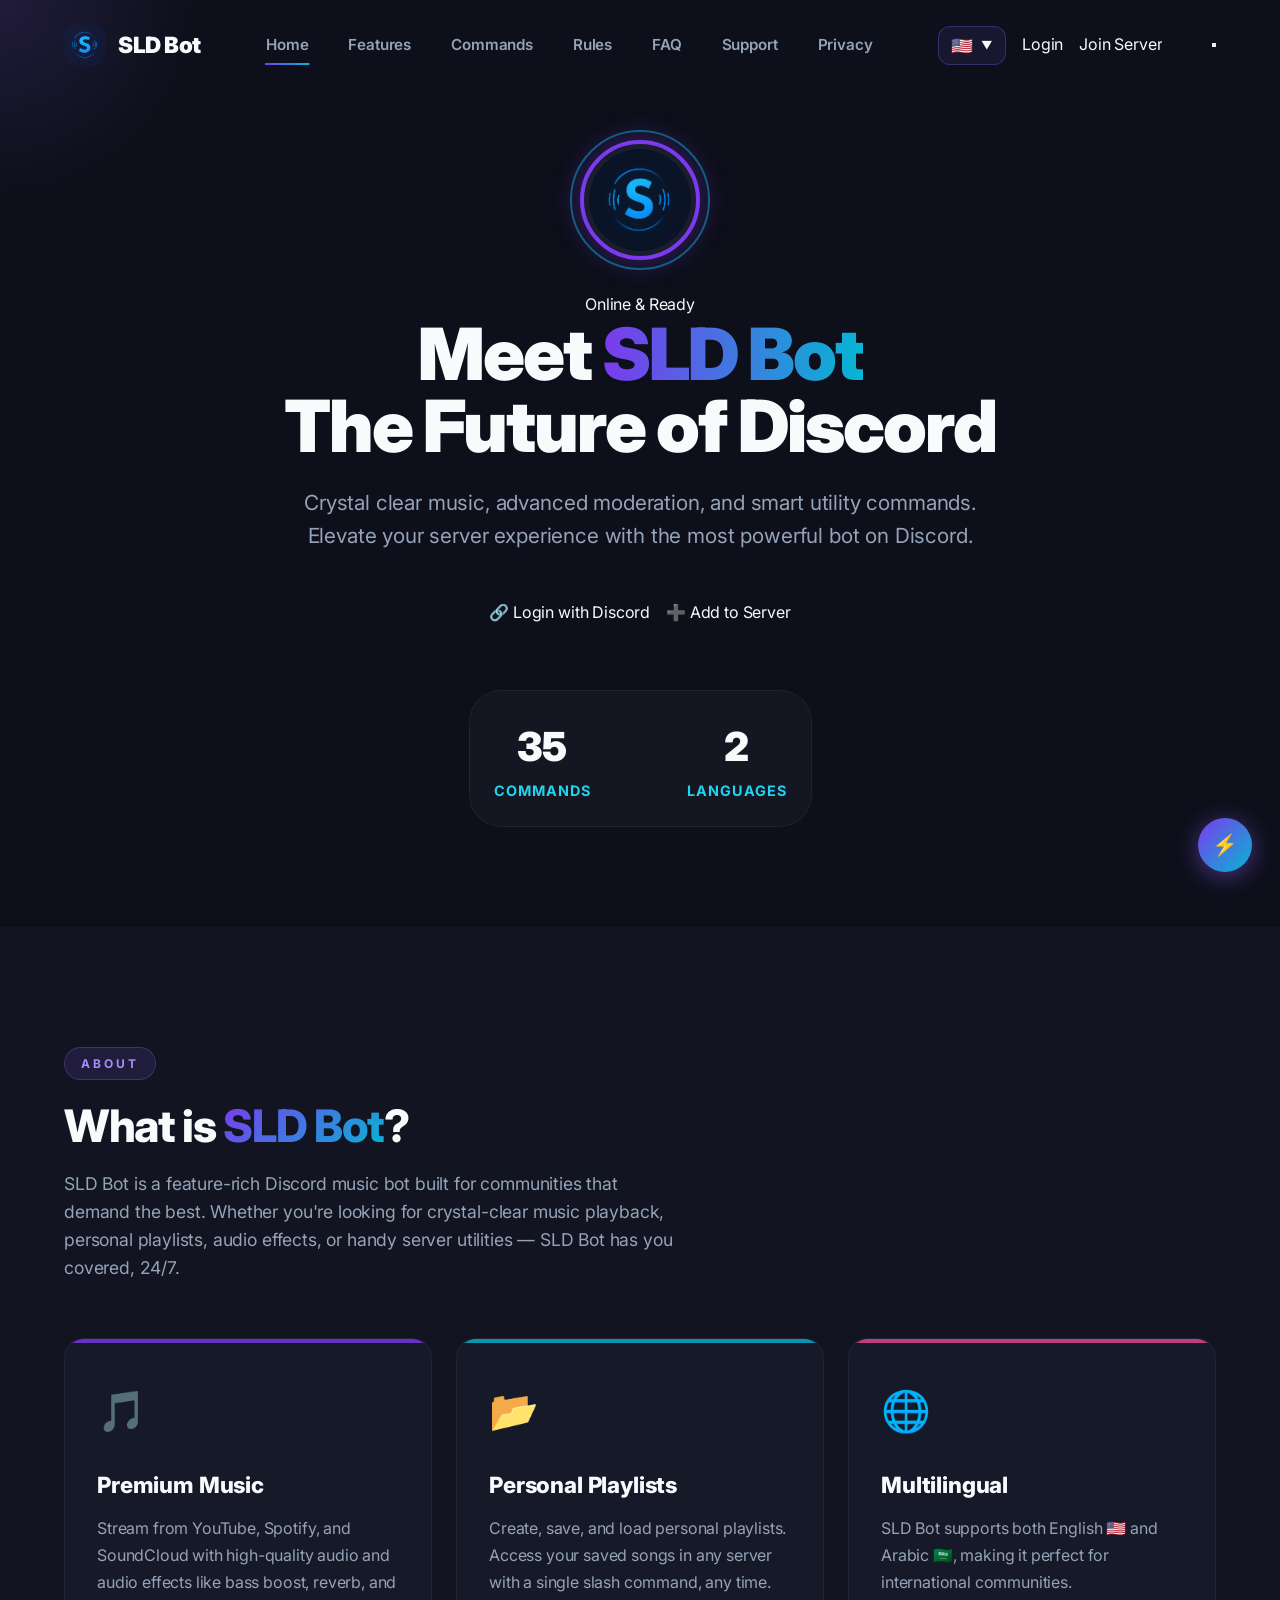
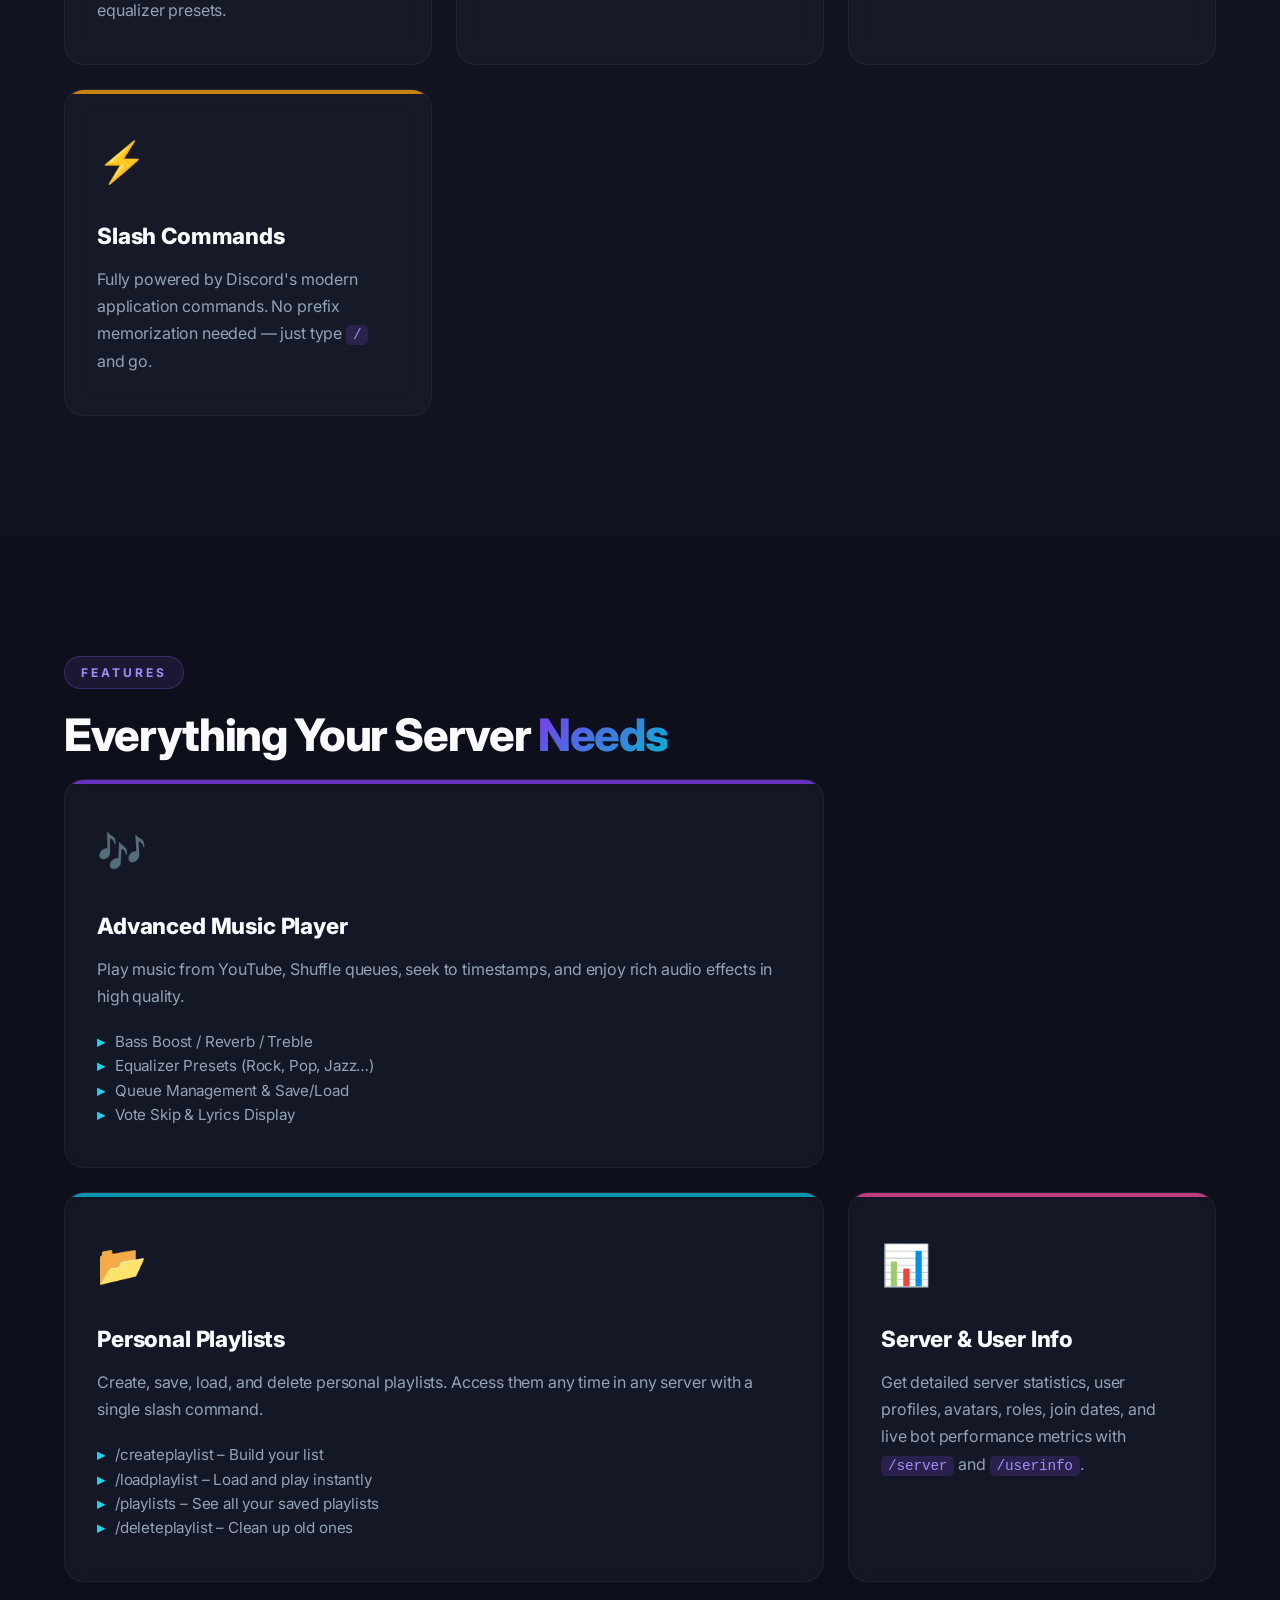
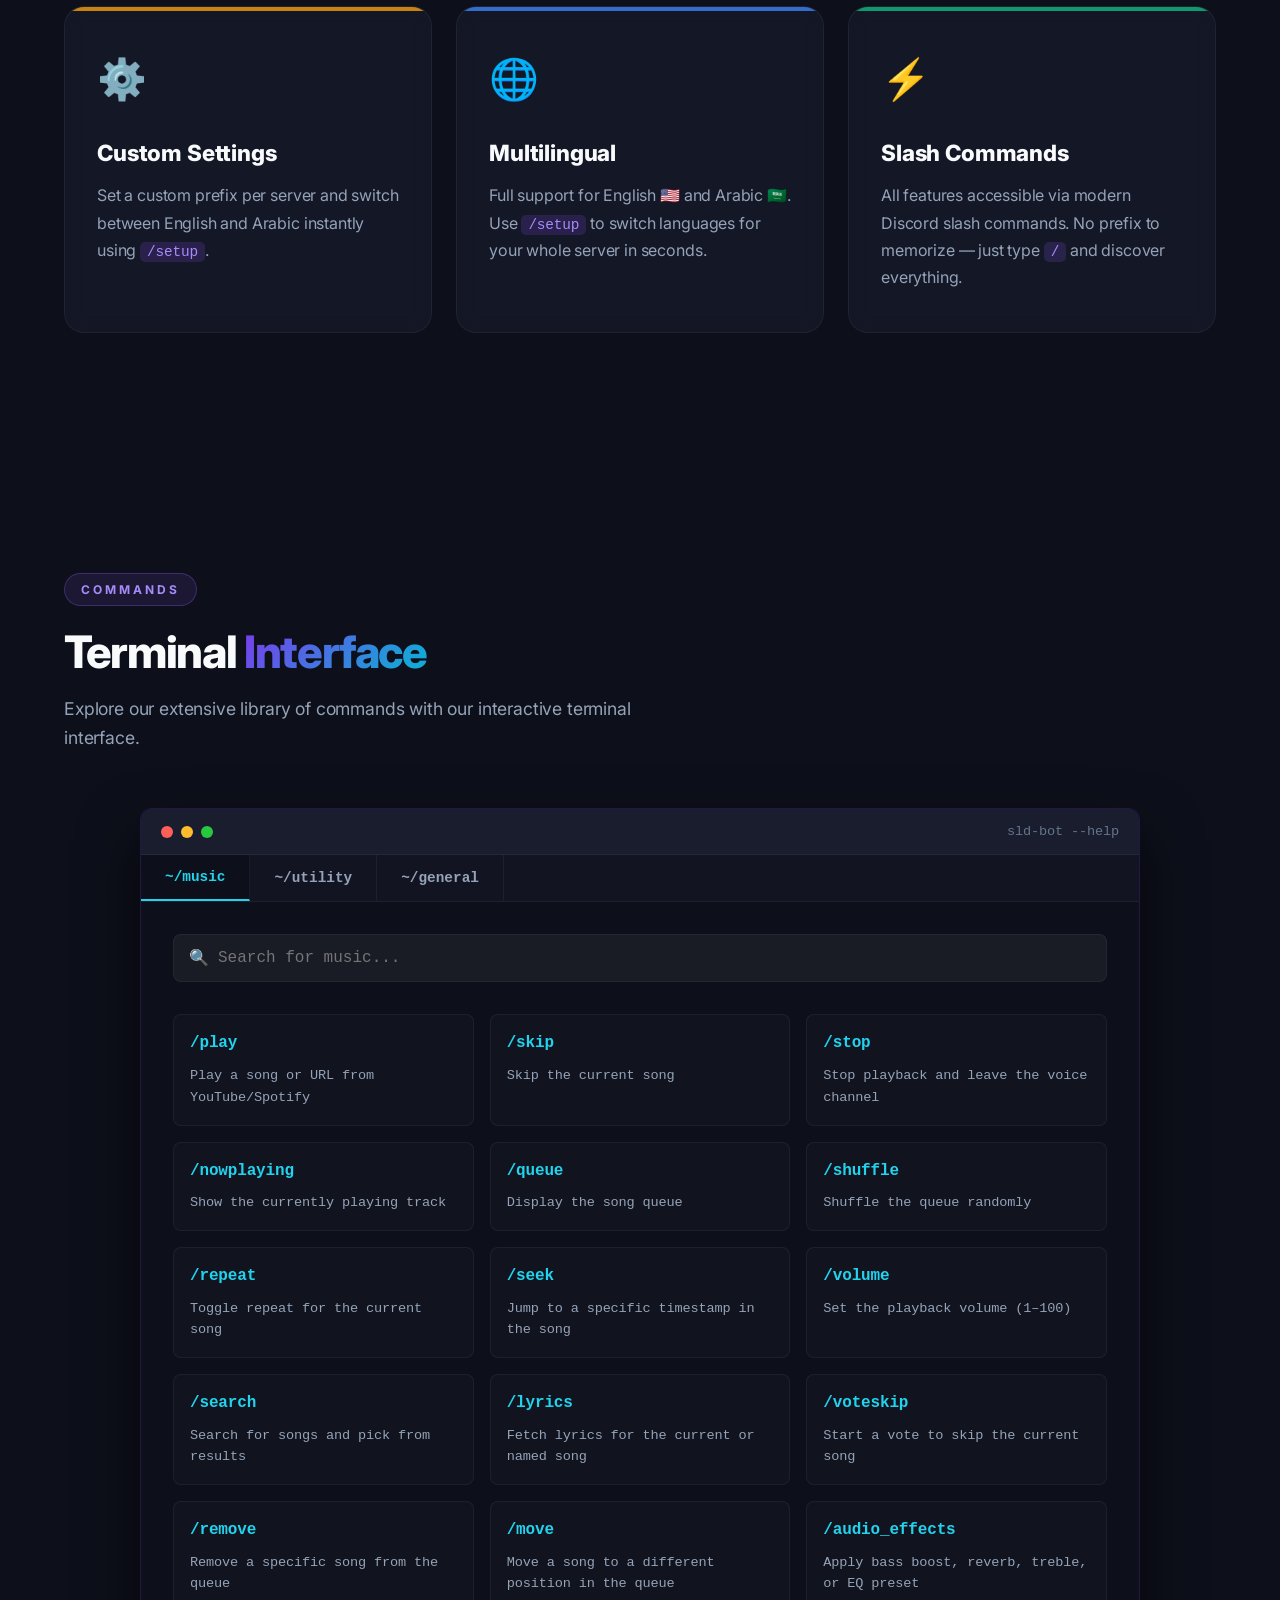
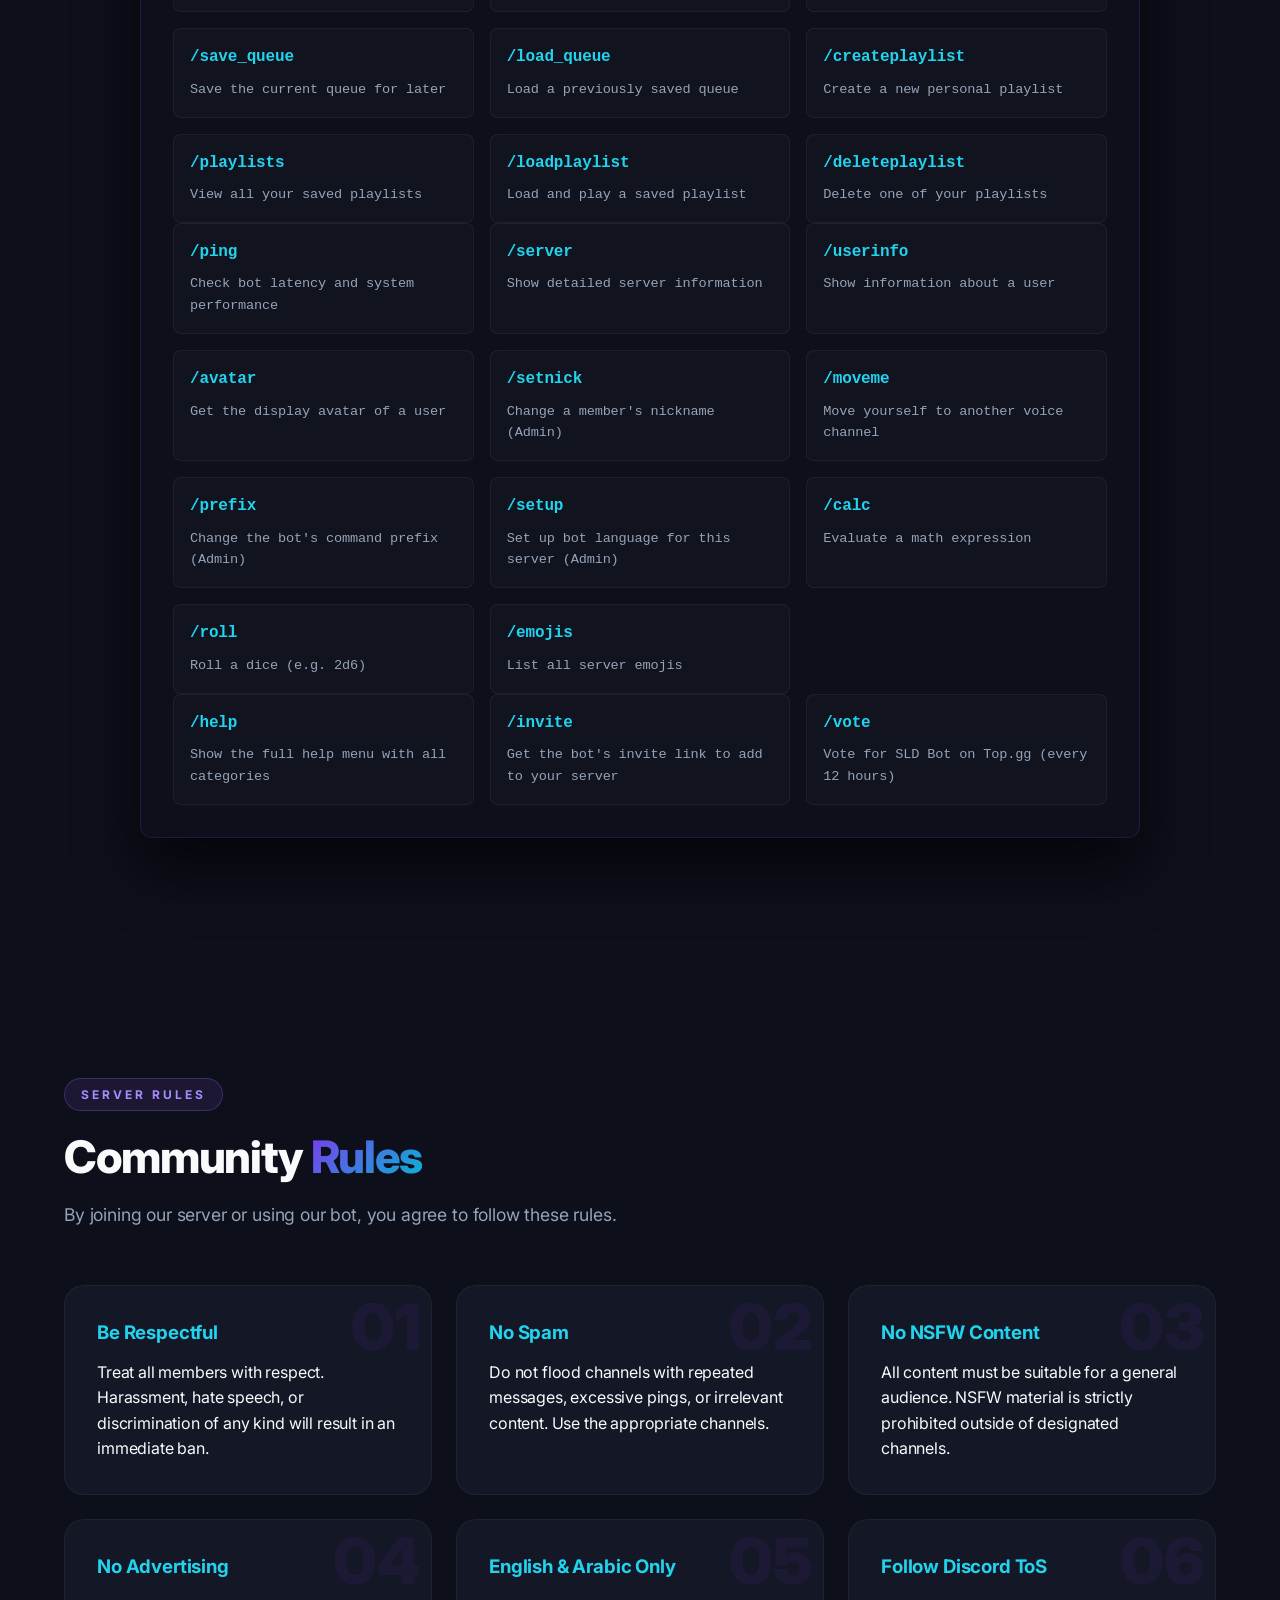
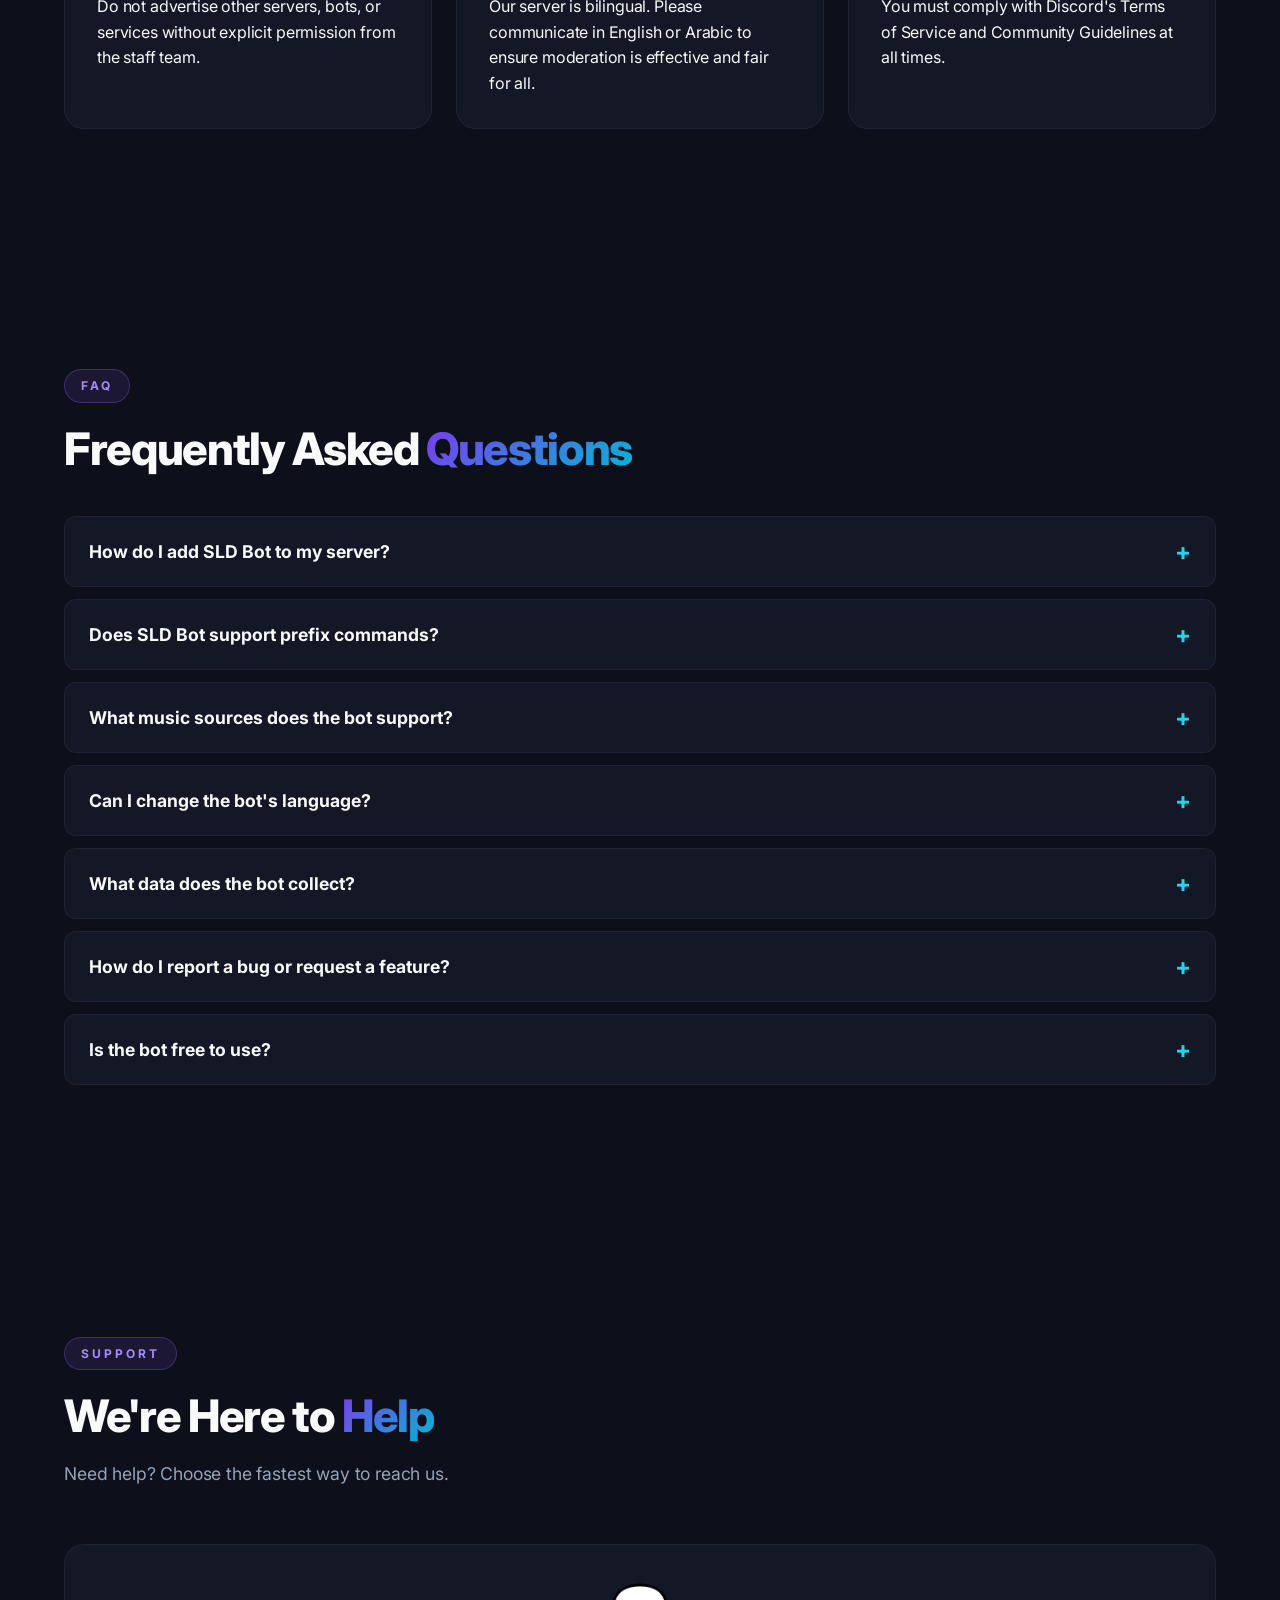
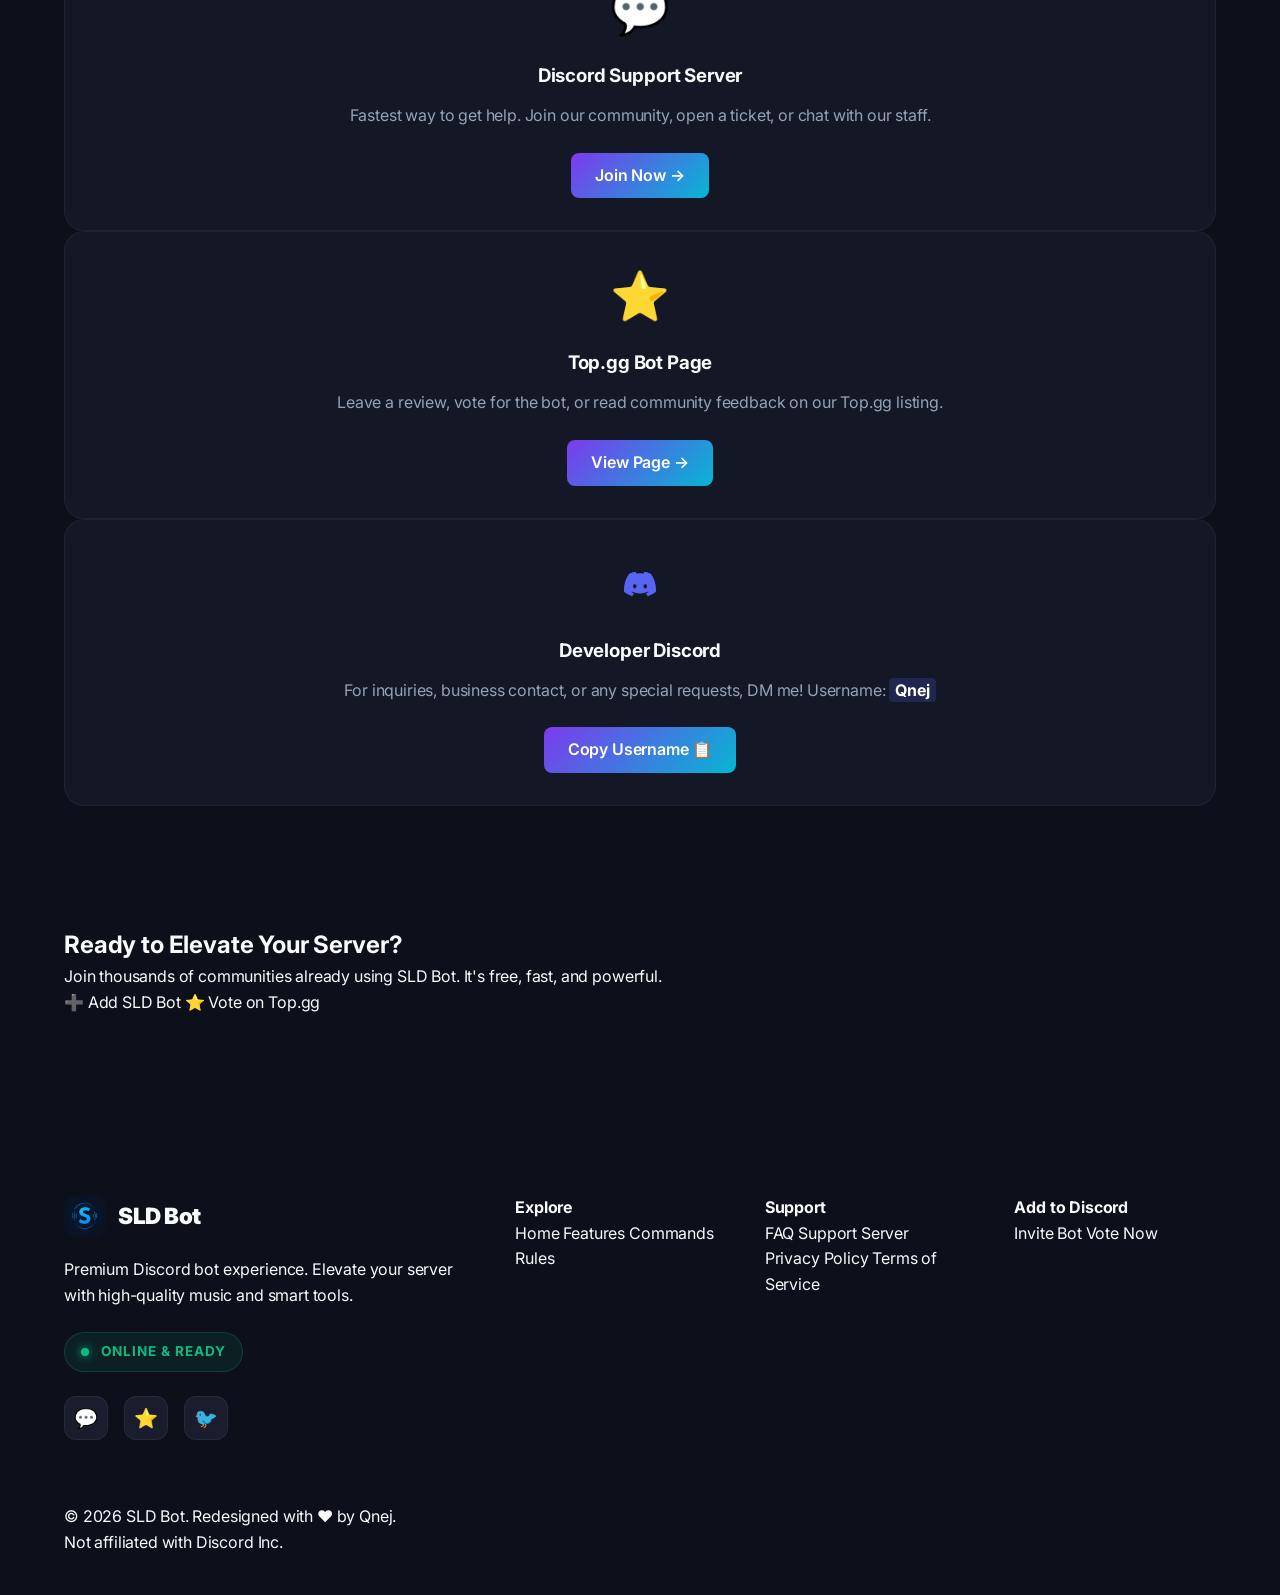
==== commit 0f9c3e06: "update" ====
--- a/index.html
+++ b/index.html
@@ -63,11 +63,17 @@
         <a href="#" class="btn-nav login-discord-btn" id="nav-login-btn">
           Login
         </a>
-        <div id="user-profile" style="display: none; align-items: center; gap: 10px; margin-right: 12px; cursor: pointer; background: rgba(139,92,246,0.1); padding: 4px 12px 4px 4px; border-radius: 20px; border: 1px solid rgba(139,92,246,0.3);" title="Open Dashboard" onmouseover="this.style.background='rgba(139,92,246,0.2)'" onmouseout="this.style.background='rgba(139,92,246,0.1)'">
-          <img id="nav-avatar" src="" alt="User Avatar" style="width: 32px; height: 32px; border-radius: 50%; object-fit: cover;" />
+        <div id="user-profile"
+          style="display: none; align-items: center; gap: 10px; margin-right: 12px; cursor: pointer; background: rgba(139,92,246,0.1); padding: 4px 12px 4px 4px; border-radius: 20px; border: 1px solid rgba(139,92,246,0.3);"
+          title="Open Dashboard" onmouseover="this.style.background='rgba(139,92,246,0.2)'"
+          onmouseout="this.style.background='rgba(139,92,246,0.1)'">
+          <img id="nav-avatar" src="" alt="User Avatar"
+            style="width: 32px; height: 32px; border-radius: 50%; object-fit: cover;" />
           <div style="display: flex; flex-direction: column;">
-            <span id="nav-username" style="font-size: 0.85rem; font-weight: 700; color: var(--text-primary); line-height: 1.2;"></span>
-            <span style="font-size: 0.65rem; color: var(--purple-400); font-weight: 600; text-transform: uppercase; letter-spacing: 1px;">Dashboard</span>
+            <span id="nav-username"
+              style="font-size: 0.85rem; font-weight: 700; color: var(--text-primary); line-height: 1.2;"></span>
+            <span
+              style="font-size: 0.65rem; color: var(--purple-400); font-weight: 600; text-transform: uppercase; letter-spacing: 1px;">Dashboard</span>
           </div>
         </div>
         <a href="https://discord.gg/Rj6qdkGcDH" class="btn-nav" id="nav-join-btn" target="_blank" rel="noopener">
@@ -89,42 +95,46 @@
       <div class="orb orb-3"></div>
     </div>
     <div class="hero-content">
-      <div class="hero-avatar-wrap animate-entrance">
-        <div class="avatar-ring"></div>
-        <div class="hero-avatar">
-          <img src="logo.png" alt="SLD Bot" />
-        </div>
-      </div>
-      <div class="hero-badge animate-entrance">
-        <span class="badge-dot"></span>
-        Online &amp; Ready
-      </div>
-      <h1 class="hero-title animate-entrance delay-1">
-        Meet <span class="gradient-text-animated">SLD Bot</span><br />
-        The Future of Discord
-      </h1>
-      <p class="hero-desc animate-entrance delay-2">
-        Crystal clear music, advanced moderation, and smart utility commands. 
-        Elevate your server experience with the most powerful bot on Discord.
-      </p>
-      <div class="hero-actions animate-entrance delay-3">
-        <a href="#" class="btn-primary login-discord-btn">
-          🔗 Login with Discord
-        </a>
-        <a href="https://discord.com/oauth2/authorize?client_id=1289557315741159544&scope=bot+applications.commands&permissions=37080128"
-          class="btn-secondary" id="hero-invite-btn" target="_blank" rel="noopener">
-          ➕ Add to Server
-        </a>
-      </div>
-      <div class="hero-stats animate-entrance delay-4">
-        <div class="stat-item">
-          <span class="stat-num" data-target="35">0</span>
-          <p>Commands</p>
-        </div>
-        <div class="stat-divider"></div>
-        <div class="stat-item">
-          <span class="stat-num" data-target="2">0</span>
-          <p>Languages</p>
+      <div class="hero-left">
+        <div class="hero-avatar-wrap animate-entrance">
+          <div class="avatar-ring"></div>
+          <div class="hero-avatar">
+            <img src="logo.png" alt="SLD Bot" />
+          </div>
+        </div>
+      </div>
+      <div class="hero-right">
+        <div class="hero-badge animate-entrance">
+          <span class="badge-dot"></span>
+          Online &amp; Ready
+        </div>
+        <h1 class="hero-title animate-entrance delay-1">
+          Meet <span class="gradient-text-animated">SLD Bot</span><br />
+          The Future of Discord
+        </h1>
+        <p class="hero-desc animate-entrance delay-2">
+          Crystal clear music, advanced moderation, and smart utility commands. 
+          Elevate your server experience with the most powerful bot on Discord.
+        </p>
+        <div class="hero-actions animate-entrance delay-3">
+          <a href="#" class="btn-primary login-discord-btn">
+            🔗 Login with Discord
+          </a>
+          <a href="https://discord.com/oauth2/authorize?client_id=1289557315741159544&scope=bot+applications.commands&permissions=37080128"
+            class="btn-secondary" id="hero-invite-btn" target="_blank" rel="noopener">
+            ➕ Add to Server
+          </a>
+        </div>
+        <div class="hero-stats animate-entrance delay-4">
+          <div class="stat-item">
+            <span class="stat-num" data-target="35">0</span>
+            <p>Commands</p>
+          </div>
+          <div class="stat-divider"></div>
+          <div class="stat-item">
+            <span class="stat-num" data-target="2">0</span>
+            <p>Languages</p>
+          </div>
         </div>
       </div>
     </div>
@@ -254,7 +264,7 @@
           </div>
           <div class="terminal-title">sld-bot --help</div>
         </div>
-        
+
         <div class="terminal-tabs" id="cmdTabs">
           <button class="cmd-tab active" data-tab="music"><span>~/music</span></button>
           <button class="cmd-tab" data-tab="utility"><span>~/utility</span></button>
@@ -282,8 +292,10 @@
               <div class="cmd-item"><code>/lyrics</code><span>Fetch lyrics for the current or named song</span></div>
               <div class="cmd-item"><code>/voteskip</code><span>Start a vote to skip the current song</span></div>
               <div class="cmd-item"><code>/remove</code><span>Remove a specific song from the queue</span></div>
-              <div class="cmd-item"><code>/move</code><span>Move a song to a different position in the queue</span></div>
-              <div class="cmd-item"><code>/audio_effects</code><span>Apply bass boost, reverb, treble, or EQ preset</span></div>
+              <div class="cmd-item"><code>/move</code><span>Move a song to a different position in the queue</span>
+              </div>
+              <div class="cmd-item"><code>/audio_effects</code><span>Apply bass boost, reverb, treble, or EQ
+                  preset</span></div>
               <div class="cmd-item"><code>/save_queue</code><span>Save the current queue for later</span></div>
               <div class="cmd-item"><code>/load_queue</code><span>Load a previously saved queue</span></div>
               <div class="cmd-item"><code>/createplaylist</code><span>Create a new personal playlist</span></div>
@@ -312,7 +324,8 @@
           <div class="cmd-panel" id="panel-general">
             <div class="cmd-grid">
               <div class="cmd-item"><code>/help</code><span>Show the full help menu with all categories</span></div>
-              <div class="cmd-item"><code>/invite</code><span>Get the bot's invite link to add to your server</span></div>
+              <div class="cmd-item"><code>/invite</code><span>Get the bot's invite link to add to your server</span>
+              </div>
               <div class="cmd-item"><code>/vote</code><span>Vote for SLD Bot on Top.gg (every 12 hours)</span></div>
             </div>
           </div>
@@ -524,10 +537,12 @@
   <footer class="footer">
     <div class="footer-wave">
       <svg data-name="Layer 1" xmlns="http://www.w3.org/2000/svg" viewBox="0 0 1200 120" preserveAspectRatio="none">
-        <path d="M321.39,56.44c58-10.79,114.16-30.13,172-41.86,82.39-16.72,168.19-17.73,250.45-.39C823.78,31,906.67,72,985.66,92.83c70.05,18.48,146.53,26.09,214.34,3V0H0V27.35A600.21,600.21,0,0,0,321.39,56.44Z"></path>
+        <path
+          d="M321.39,56.44c58-10.79,114.16-30.13,172-41.86,82.39-16.72,168.19-17.73,250.45-.39C823.78,31,906.67,72,985.66,92.83c70.05,18.48,146.53,26.09,214.34,3V0H0V27.35A600.21,600.21,0,0,0,321.39,56.44Z">
+        </path>
       </svg>
     </div>
-    
+
     <div class="footer-main">
       <div class="container">
         <div class="footer-grid">
@@ -537,7 +552,7 @@
               <span>SLD Bot</span>
             </div>
             <p>Premium Discord bot experience. Elevate your server with high-quality music and smart tools.</p>
-            
+
             <div class="footer-status-widget">
               <div class="status-dot-mini"></div>
               <span>Online &amp; Ready</span>
@@ -568,7 +583,8 @@
 
           <div class="footer-col reveal">
             <h4>Add to Discord</h4>
-            <a href="https://discord.com/oauth2/authorize?client_id=1289557315741159544&scope=bot+applications.commands&permissions=37080128" target="_blank" rel="noopener">Invite Bot</a>
+            <a href="https://discord.com/oauth2/authorize?client_id=1289557315741159544&scope=bot+applications.commands&permissions=37080128"
+              target="_blank" rel="noopener">Invite Bot</a>
             <a href="https://top.gg/bot/1289557315741159544/vote" target="_blank" rel="noopener">Vote Now</a>
           </div>
         </div>
@@ -617,7 +633,8 @@
         <span class="fab-icon">➕</span>
         <span class="fab-label">Add to Server</span>
       </a>
-      <a href="https://discord.gg/Rj6qdkGcDH" class="fab-item" id="fab-support" target="_blank" rel="noopener" title="Support Server">
+      <a href="https://discord.gg/Rj6qdkGcDH" class="fab-item" id="fab-support" target="_blank" rel="noopener"
+        title="Support Server">
         <span class="fab-icon">💬</span>
         <span class="fab-label">Support</span>
       </a>
--- a/style.css
+++ b/style.css
@@ -915,11 +915,49 @@
   border: 1px solid var(--border-subtle);
   border-radius: var(--radius-sm);
   margin-bottom: 12px;
+  overflow: hidden;
+  transition: all 0.3s ease;
 }
 
 .faq-q {
+  width: 100%;
+  text-align: left;
+  background: none;
+  border: none;
+  color: var(--text-primary);
   padding: 20px 24px;
+  font-size: 1.1rem;
   font-weight: 700;
+  cursor: pointer;
+  display: flex;
+  justify-content: space-between;
+  align-items: center;
+  font-family: inherit;
+}
+
+.faq-icon {
+  font-size: 1.5rem;
+  color: var(--cyan-400);
+  transition: transform 0.3s ease;
+}
+
+.faq-item.open .faq-icon {
+  transform: rotate(45deg);
+}
+
+.faq-a {
+  padding: 0 24px;
+  max-height: 0;
+  opacity: 0;
+  visibility: hidden;
+  transition: all 0.3s ease;
+}
+
+.faq-item.open .faq-a {
+  padding: 0 24px 20px;
+  max-height: 500px;
+  opacity: 1;
+  visibility: visible;
 }
 
 /* Support Themed */
@@ -929,12 +967,48 @@
   border-radius: var(--radius);
   padding: 32px;
   text-align: center;
+  display: flex;
+  flex-direction: column;
+  align-items: center;
+  justify-content: flex-start;
+  height: 100%;
+  text-decoration: none;
 }
 
 .support-icon {
   font-size: 3rem;
   margin-bottom: 20px;
-  display: block;
+  display: flex;
+  align-items: center;
+  justify-content: center;
+  width: 64px;
+  height: 64px;
+}
+
+.support-card h3 {
+  font-weight: 700;
+  margin-bottom: 12px;
+}
+
+.support-card p {
+  color: var(--text-secondary);
+  margin-bottom: 24px;
+  flex-grow: 1;
+}
+
+.support-link {
+  display: inline-block;
+  padding: 10px 24px;
+  background: var(--gradient-primary);
+  color: #fff;
+  border-radius: 8px;
+  font-weight: 600;
+  transition: opacity var(--transition), transform var(--transition);
+}
+
+.support-link:hover {
+  opacity: 0.9;
+  transform: translateY(-2px);
 }
 
 /* ========================================================
@@ -1176,13 +1250,23 @@
   }
 
   .hero {
+    padding-top: 110px;
+  }
+
+  .hero-content {
     flex-direction: column;
     text-align: center;
-    padding-top: 110px;
-  }
-
-  .hero-content {
-    max-width: 100%;
+  }
+  
+  .hero-left, .hero-right {
+    width: 100%;
+    display: flex;
+    flex-direction: column;
+    align-items: center;
+  }
+
+  .hero-avatar-wrap {
+    margin: 0 auto 32px;
   }
 
   .hero-desc {
@@ -1194,6 +1278,7 @@
   }
 
   .hero-stats {
+    margin: 0 auto;
     justify-content: center;
   }
 
